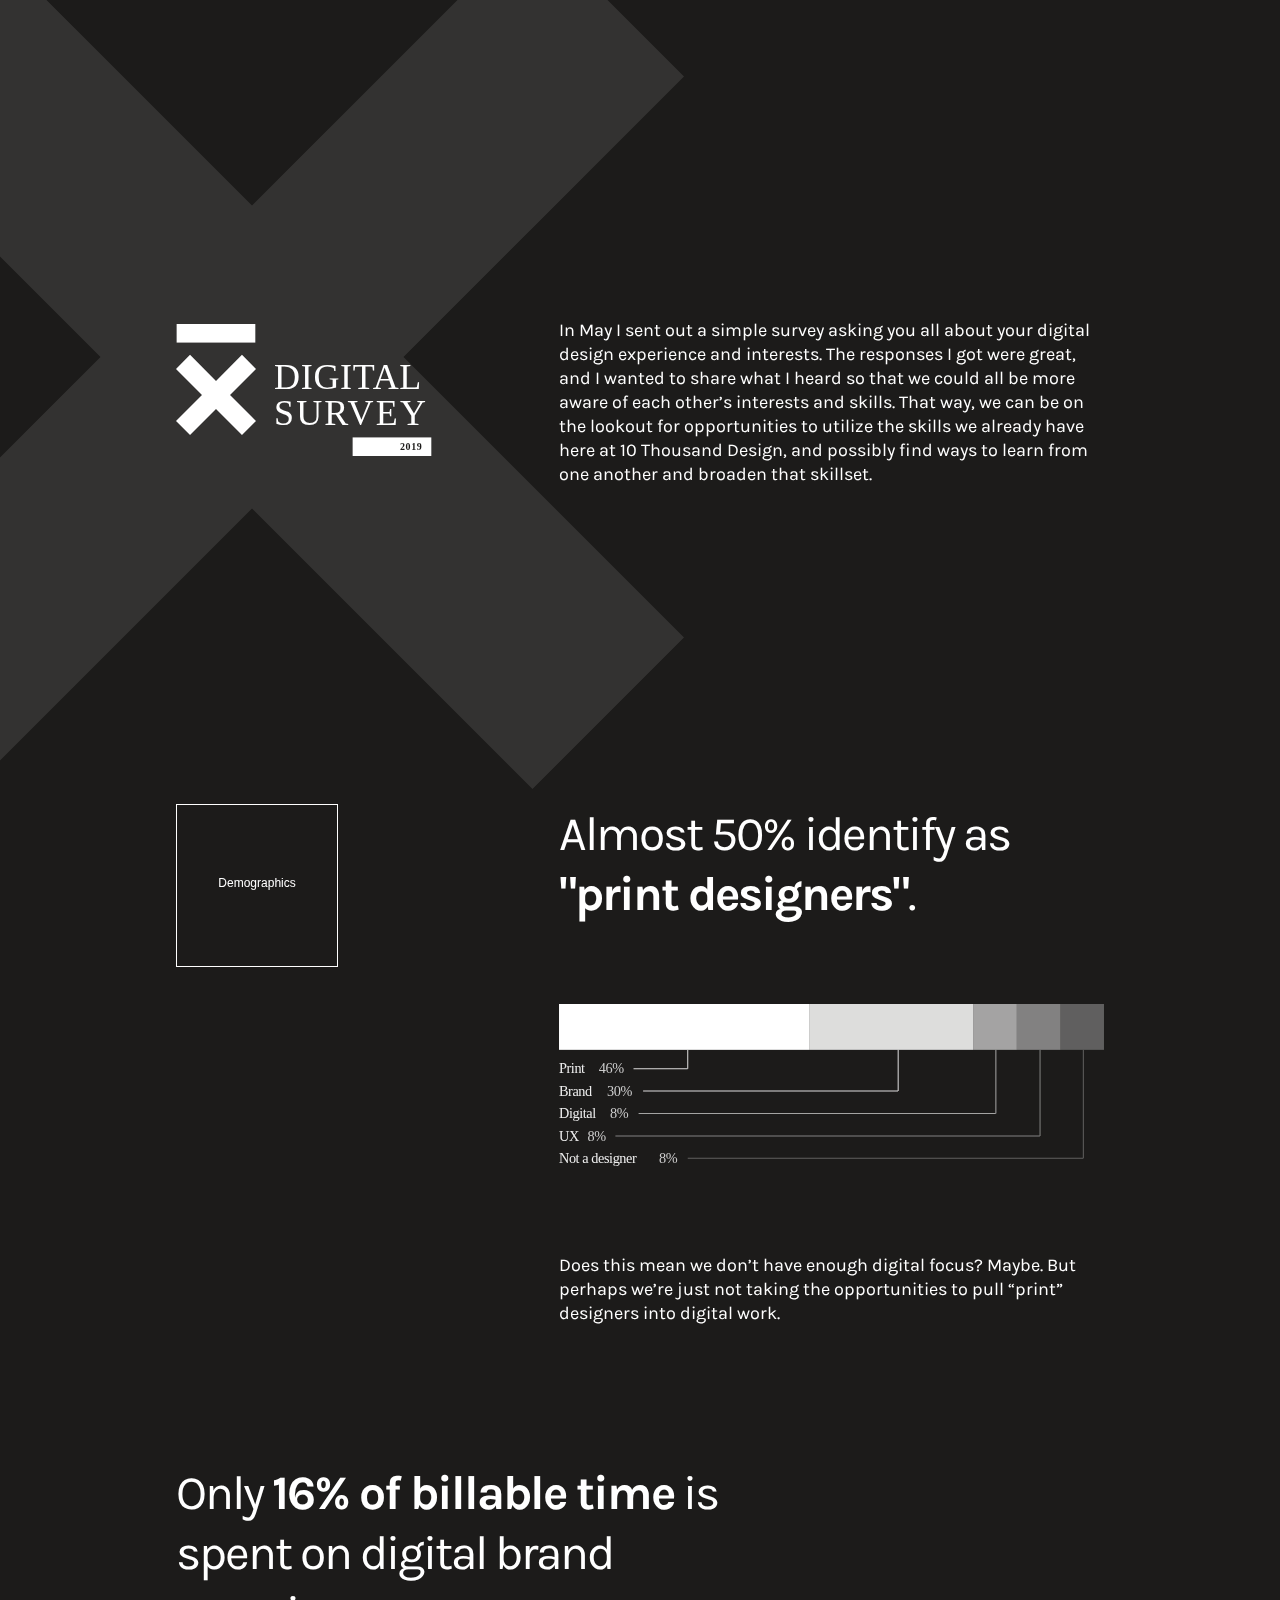
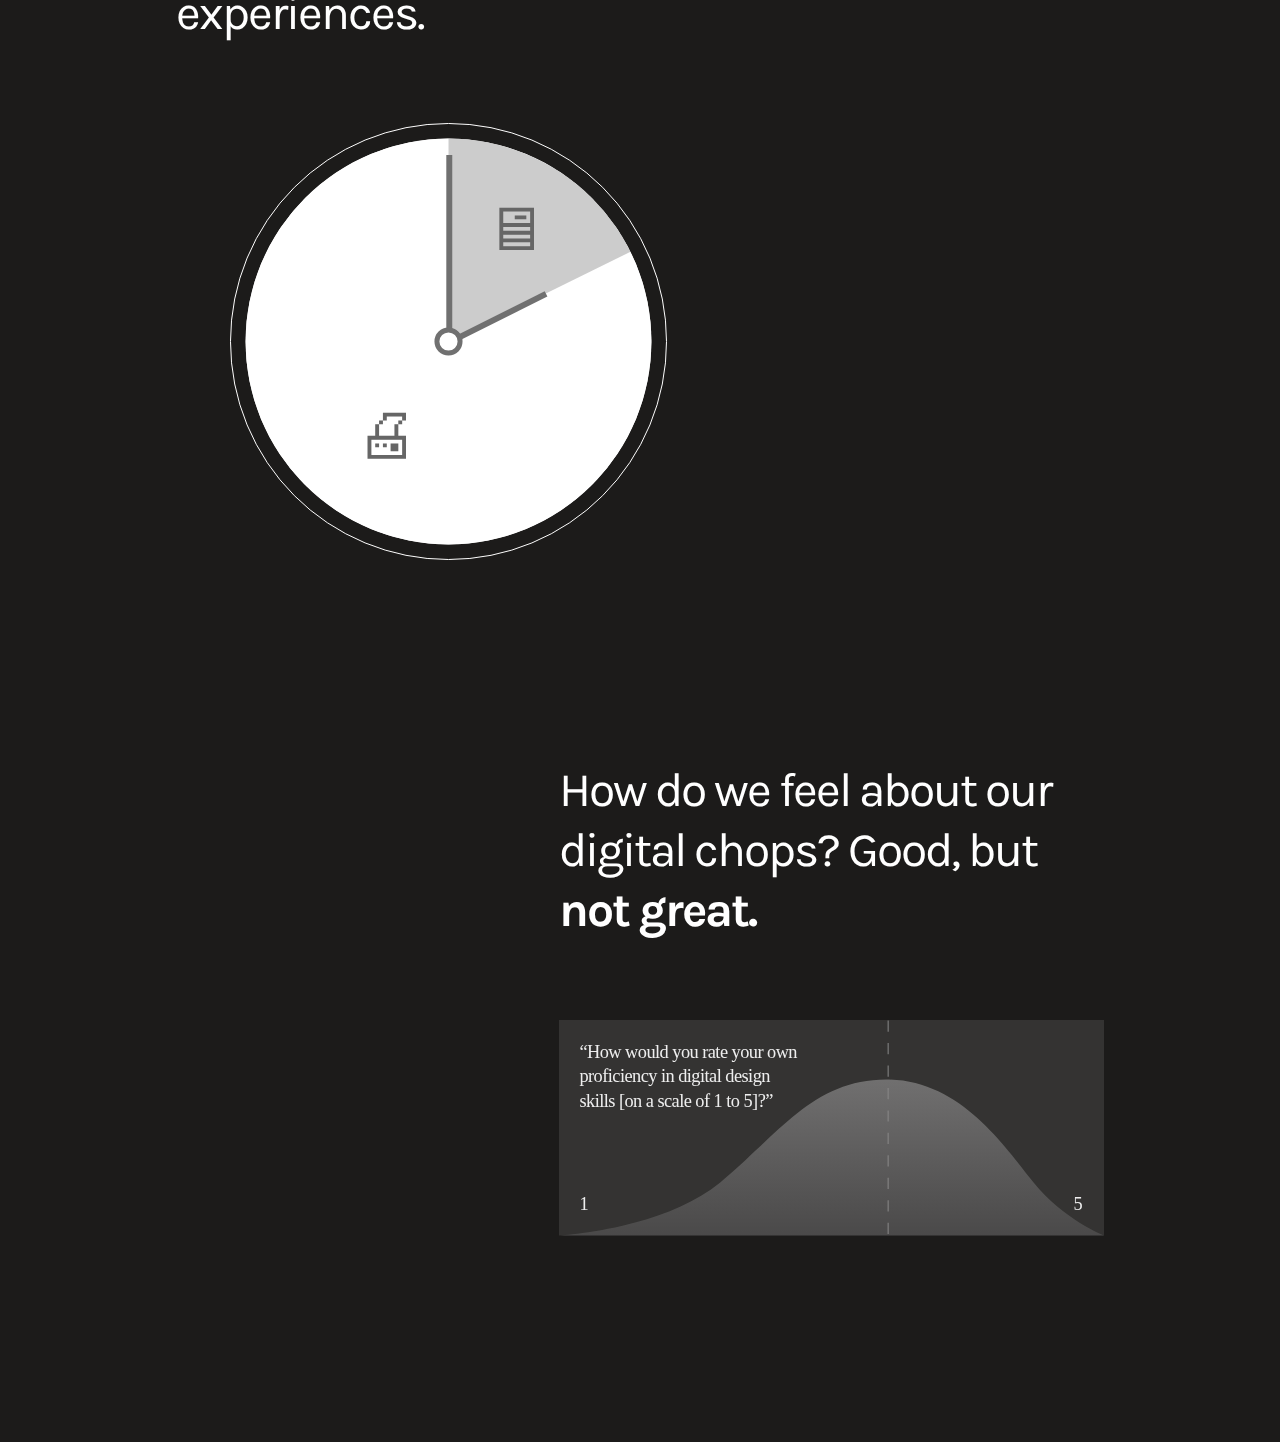
==== index.html @ ad69eb06 "startup" ====
<!DOCTYPE html>
<html lang="">

<head>
    <meta charset="utf-8">
    <meta name="https://github.com/samgordon444/balooCSS.githttps://github.com/samgordon444/balooCSS.gitviewport" content="width=device-width, initial-scale=1.0">
    <meta name="viewport" content="width=device-width, initial-scale=1.0">
    <link rel="stylesheet" href="scss/styles.css">
    <link rel="stylesheet" href="balooCSS/baloo.css">
    <link href="https://fonts.googleapis.com/css?family=Karla:400,700&display=swap" rel="stylesheet">
    <title>10 Thousand Design Digtial Survey 2019</title>
</head>

<body>
    <img class="background-x" src="assets/10Thousand_logo_small_mark_blk.svg">
    <div class="container">
        <div class="header row">
            <div class="three columns offset-one">
                <h1><img src="assets/intro-logo.svg" alt="10 Thousand Design Digital Survey 2019"></h1>
            </div>
            <div class="six columns offset-one">
                <p>In May I sent out a simple survey asking you all about your digital design experience and interests. The responses I got were great, and I wanted to share what I heard so that we could all be more aware of each other’s interests and skills. That way, we can be on the lookout for opportunities to utilize the skills we already have here at 10 Thousand Design, and possibly find ways to learn from one another and broaden that skillset.</p>
            </div>
        </div>
        <div class="row">
            <div class="section-head two columns offset-one">
                <h2>Demographics</h2>
            </div>
            <div class="six columns offset-two">
                <h3 class="stat">Almost 50% identify as <strong>"print designers"</strong>.</h3>
                <picture class="chart">
                    <source srcset="assets/demog-50-stackchart-mobile.svg"
                            media="(max-width: 800px)">
                    <source srcset="assets/demog-50-stackchart.svg"
                            media="(min-width: 801px)">
                    <img src="assets/demog-50-stackchart.svg">
                </picture>
                <p>Does this mean we don’t have enough digital focus? Maybe. But perhaps we’re just not taking the opportunities to pull “print” designers into digital work.</p>
            </div>
        </div>
        <div class="row">
            <div class="offset-one six columns">
                <h3 class="stat">Only <strong>16% of billable time</strong> is spent on digital brand experiences.</h3>
                <img class="chart" style="width:80%; margin-left:10%;" src="assets/billabletime.svg">
            </div>
        </div>
        <div class="row">
            <div class="offset-five six columns">
                <h3 class="stat">How do we feel about our digital chops? Good, but <strong>not great.</strong></h3>
                <picture class="chart">
                    <source srcset="assets/assets/proficiency-mobile.svg"
                            media="(max-width: 800px)">
                    <source srcset="assets/proficiency.svg"
                            media="(min-width: 801px)">
                    <img src="assets/proficiency.svg">
                </picture>
            </div>
        </div>
    </div>
</body>

</html>
---- scss/styles.css ----
/* line 1, /Users/gordon/OneDrive - Colle McVoy/0_CLIENTS/10TD/Digital Survey 2019/10tddigitalsurvey/scss/styles.scss */
body {
  background: #1C1B1A;
  color: white;
  font-family: 'Karla', sans-serif;
  font-size: 1.125rem;
  line-height: 1.5rem; }

/* line 8, /Users/gordon/OneDrive - Colle McVoy/0_CLIENTS/10TD/Digital Survey 2019/10tddigitalsurvey/scss/styles.scss */
.background-x {
  position: fixed;
  top: -75px;
  left: -180px;
  opacity: 0.1;
  z-index: -1000; }

/* line 15, /Users/gordon/OneDrive - Colle McVoy/0_CLIENTS/10TD/Digital Survey 2019/10tddigitalsurvey/scss/styles.scss */
.row {
  margin: 120px auto; }

/* line 18, /Users/gordon/OneDrive - Colle McVoy/0_CLIENTS/10TD/Digital Survey 2019/10tddigitalsurvey/scss/styles.scss */
.header {
  margin: 300px auto; }
  @media (max-width: 800px) {
    /* line 18, /Users/gordon/OneDrive - Colle McVoy/0_CLIENTS/10TD/Digital Survey 2019/10tddigitalsurvey/scss/styles.scss */
    .header {
      margin: 120px auto; } }

/* line 24, /Users/gordon/OneDrive - Colle McVoy/0_CLIENTS/10TD/Digital Survey 2019/10tddigitalsurvey/scss/styles.scss */
h1, h2, h3, h4, h5, h6 {
  font-family: 'Montserrat', sans-serif;
  font-weight: 500; }

/* line 28, /Users/gordon/OneDrive - Colle McVoy/0_CLIENTS/10TD/Digital Survey 2019/10tddigitalsurvey/scss/styles.scss */
h2 {
  font-size: 0.75rem; }

/* line 31, /Users/gordon/OneDrive - Colle McVoy/0_CLIENTS/10TD/Digital Survey 2019/10tddigitalsurvey/scss/styles.scss */
.section-head {
  position: relative;
  border: 1px solid white; }
  /* line 34, /Users/gordon/OneDrive - Colle McVoy/0_CLIENTS/10TD/Digital Survey 2019/10tddigitalsurvey/scss/styles.scss */
  .section-head:after {
    content: '';
    display: block;
    width: 80%;
    padding-bottom: 100%; }
  /* line 40, /Users/gordon/OneDrive - Colle McVoy/0_CLIENTS/10TD/Digital Survey 2019/10tddigitalsurvey/scss/styles.scss */
  .section-head h2 {
    position: absolute;
    width: 100%;
    text-align: center;
    top: 50%;
    transform: translateY(-100%); }
  @media (max-width: 800px) {
    /* line 31, /Users/gordon/OneDrive - Colle McVoy/0_CLIENTS/10TD/Digital Survey 2019/10tddigitalsurvey/scss/styles.scss */
    .section-head {
      max-width: 160px;
      margin-bottom: 80px; } }

/* line 52, /Users/gordon/OneDrive - Colle McVoy/0_CLIENTS/10TD/Digital Survey 2019/10tddigitalsurvey/scss/styles.scss */
.stat {
  margin: 0;
  font-family: 'Karla';
  font-weight: 400;
  font-size: 3rem;
  line-height: 3.75rem;
  letter-spacing: -2px; }

/* line 60, /Users/gordon/OneDrive - Colle McVoy/0_CLIENTS/10TD/Digital Survey 2019/10tddigitalsurvey/scss/styles.scss */
.chart {
  display: block;
  width: 100%;
  margin: 80px auto; }
  /* line 64, /Users/gordon/OneDrive - Colle McVoy/0_CLIENTS/10TD/Digital Survey 2019/10tddigitalsurvey/scss/styles.scss */
  .chart img {
    width: 100%; }

/*# sourceMappingURL=styles.css.map */
---- balooCSS/baloo.css ----
/* Baloo CSS */
/* A simple bare necessities responsive CSS grid setup: 1200px grid width = (2 x 15px outside gutters) + (11 x 30px inside gutters) + (12 x 70px columns) */
/* normalize.css v3.0.3 | MIT License | github.com/necolas/normalize.css */img,legend{border:0}legend,td,th{padding:0}html{font-family:sans-serif;-ms-text-size-adjust:100%;-webkit-text-size-adjust:100%}body{margin:0}article,aside,details,figcaption,figure,footer,header,hgroup,main,menu,nav,section,summary{display:block}audio,canvas,progress,video{display:inline-block;vertical-align:baseline}audio:not([controls]){display:none;height:0}[hidden],template{display:none}a{background-color:transparent}a:active,a:hover{outline:0}abbr[title]{border-bottom:1px dotted}b,optgroup,strong{font-weight:700}dfn{font-style:italic}h1{font-size:2em;margin:.67em 0}mark{background:#ff0;color:#000}small{font-size:80%}sub,sup{font-size:75%;line-height:0;position:relative;vertical-align:baseline}sup{top:-.5em}sub{bottom:-.25em}svg:not(:root){overflow:hidden}figure{margin:1em 40px}hr{box-sizing:content-box;height:0}pre,textarea{overflow:auto}code,kbd,pre,samp{font-family:monospace,monospace;font-size:1em}button,input,optgroup,select,textarea{color:inherit;font:inherit;margin:0}button{overflow:visible}button,select{text-transform:none}button,html input[type=button],input[type=reset],input[type=submit]{-webkit-appearance:button;cursor:pointer}button[disabled],html input[disabled]{cursor:default}button::-moz-focus-inner,input::-moz-focus-inner{border:0;padding:0}input{line-height:normal}input[type=checkbox],input[type=radio]{box-sizing:border-box;padding:0}input[type=number]::-webkit-inner-spin-button,input[type=number]::-webkit-outer-spin-button{height:auto}input[type=search]{-webkit-appearance:textfield;box-sizing:content-box}input[type=search]::-webkit-search-cancel-button,input[type=search]::-webkit-search-decoration{-webkit-appearance:none}fieldset{border:1px solid silver;margin:0 2px;padding:.35em .625em .75em}table{border-collapse:collapse;border-spacing:0}
/* baloo.css v1.3 | MIT License | github.com/samgordon444/balooCSS */
/* UPDATES: changed grid columns to match my new Sketch layout */
.column,.columns,.container{
	width:100%;
	box-sizing:border-box;
	margin-left:0;
}
.container{
	position:relative;
	/* Change this to the value of your total container width - note that this number takes into account the 10px outter gutters */
	/* For content to be 1170px width at 12 columns, set this number to (1170px + 2x padding) of this container */
	max-width:1200px;
	margin:0 auto;
	padding:0 15px; /* change outter gutter padding */
}
.column,.columns{
	float:left
}
@media (min-width:400px){
    .container{
        padding:0 40px; /* change outter gutter padding */
    }
}
@media (min-width:800px){
	/* inner gutter */
	.column,.columns{margin-left:2.564%}
	.column:first-child,.columns:first-child{margin-left:0}
	/* column measurements */
	.one.column,.one.columns{width:5.982%}
	.two.columns{width:14.528%}
	.three.columns{width:23.074%}
	.four.columns{width:31.62%}
	.five.columns{width:40.166%}
	.six.columns{width:48.712%}
	.seven.columns{width:57.258%}
	.eight.columns{width:65.804%}
	.nine.columns{width:74.35%}
	.ten.columns{width:82.896%}
	.eleven.columns{width:91.442%}
	.twelve.columns{width:100%;margin-left:0}
	.one-third.column,.one-third.columns, .one-thirds.columns{width:31.624%}
	.two-thirds.column, .two-thirds.columns, .two-third.columns{width:65.812%}
	.one-half.column, .one-half.columns{width:48.717%}
	/* column offsets */
	.offset-one.column,.offset-one.columns{margin-left:8.546%}
	.offset-two.column,.offset-two.columns{margin-left:17.092%}
	.offset-three.column,.offset-three.columns{margin-left:25.638%}
	.offset-four.column,.offset-four.columns{margin-left:34.184%}
	.offset-five.column,.offset-five.columns{margin-left:42.73%}
	.offset-six.column,.offset-six.columns{margin-left:51.276%}
	.offset-seven.column,.offset-seven.columns{margin-left:59.822%}
	.offset-eight.column,.offset-eight.columns{margin-left:68.368%}
	.offset-nine.column,.offset-nine.columns{margin-left:76.914%}
	.offset-ten.column,.offset-ten.columns{margin-left:85.46%}
	.offset-eleven.column,.offset-eleven.columns{margin-left:94.006%}
	.offset-one-third.column,.offset-one-third.columns{margin-left:34.188%}
	.offset-two-thirds.column,.offset-two-thirds.columns{margin-left:68.376%}
	.offset-one-half.column,.offset-one-half.columns{margin-left:51.281%}
	/* fix for rows with multiple offsets */
	.offset-one:not(:first-child){margin-left:11.11%}
	.offset-two:not(:first-child){margin-left:19.656%}
	.offset-three:not(:first-child){margin-left:28.202%}
	.offset-four:not(:first-child){margin-left:36.748%}
	.offset-five:not(:first-child){margin-left:45.294%}
	.offset-six:not(:first-child){margin-left:53.84%}
	.offset-seven:not(:first-child){margin-left:62.386%}
	.offset-eight:not(:first-child){margin-left:70.932%}
	.offset-nine:not(:first-child){margin-left:79.478%}
	.offset-ten:not(:first-child){margin-left:88.024%}
	/* .offset-eleven:not(:first-child){ NOT VALID - A SECOND CONTENT COLUMN WITH ELEVEN OFFSET WOULD BREAK THE GRID} */
	.offset-one-third:not(:first-child){margin-left:36.752%}
	.offset-two-thirds:not(:first-child){margin-left:70.94%}
	.offset-one-half:not(:first-child){margin-left:53.845%}
}
/* clearing after row */
.container:after,.row:after,.u-cf {content: "";display: table;clear: both; }
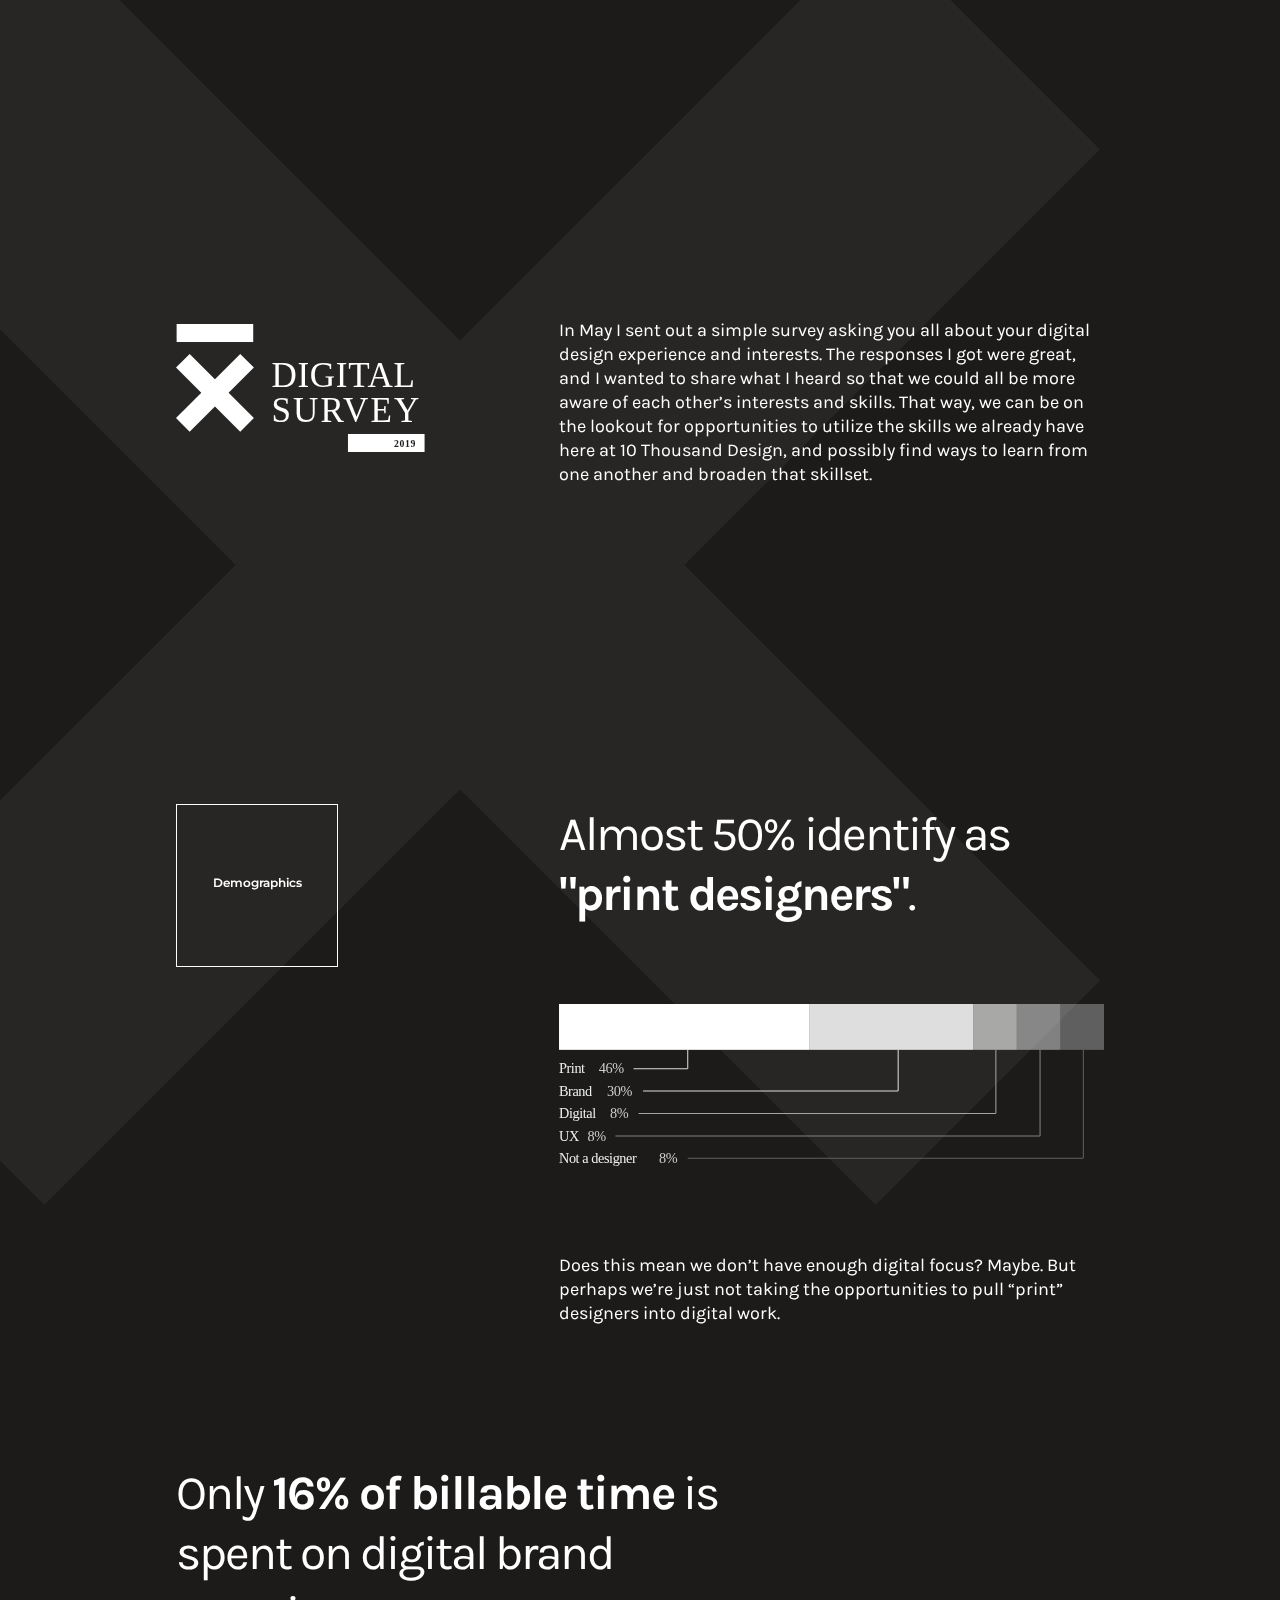
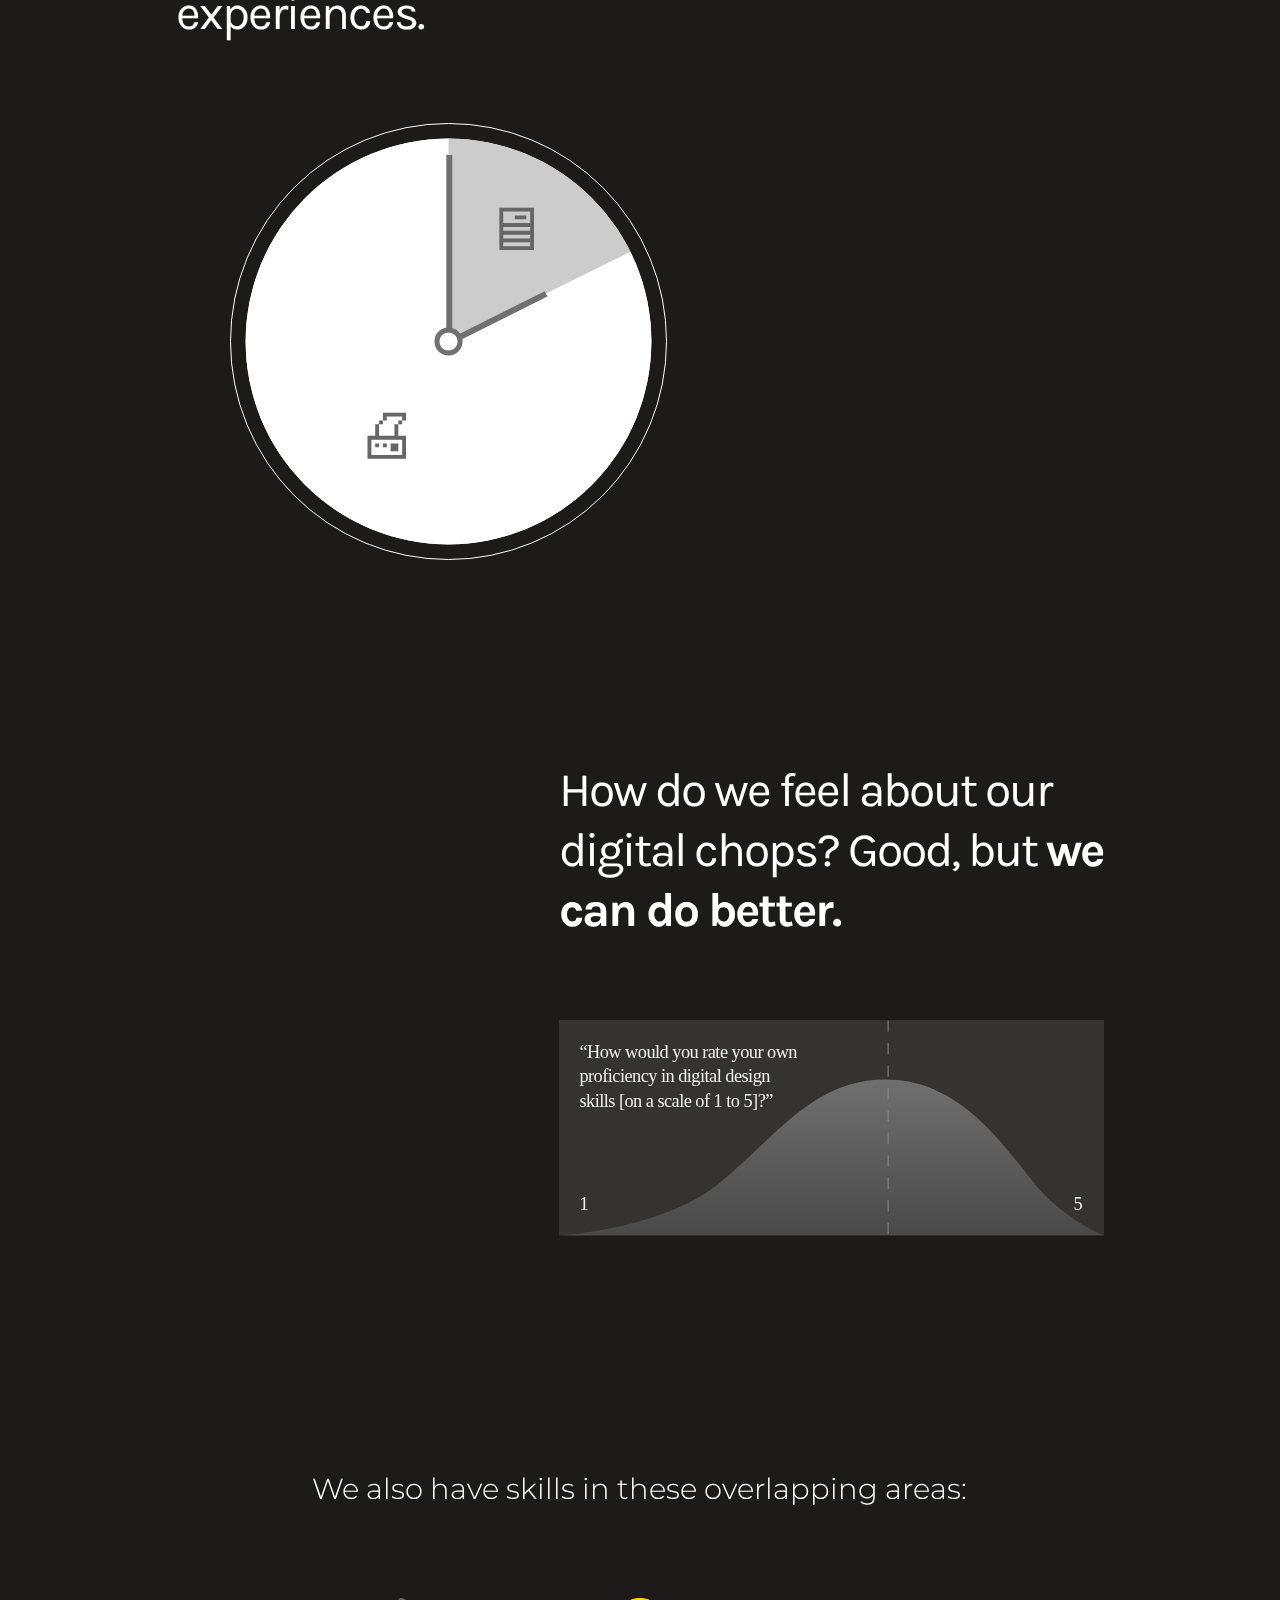
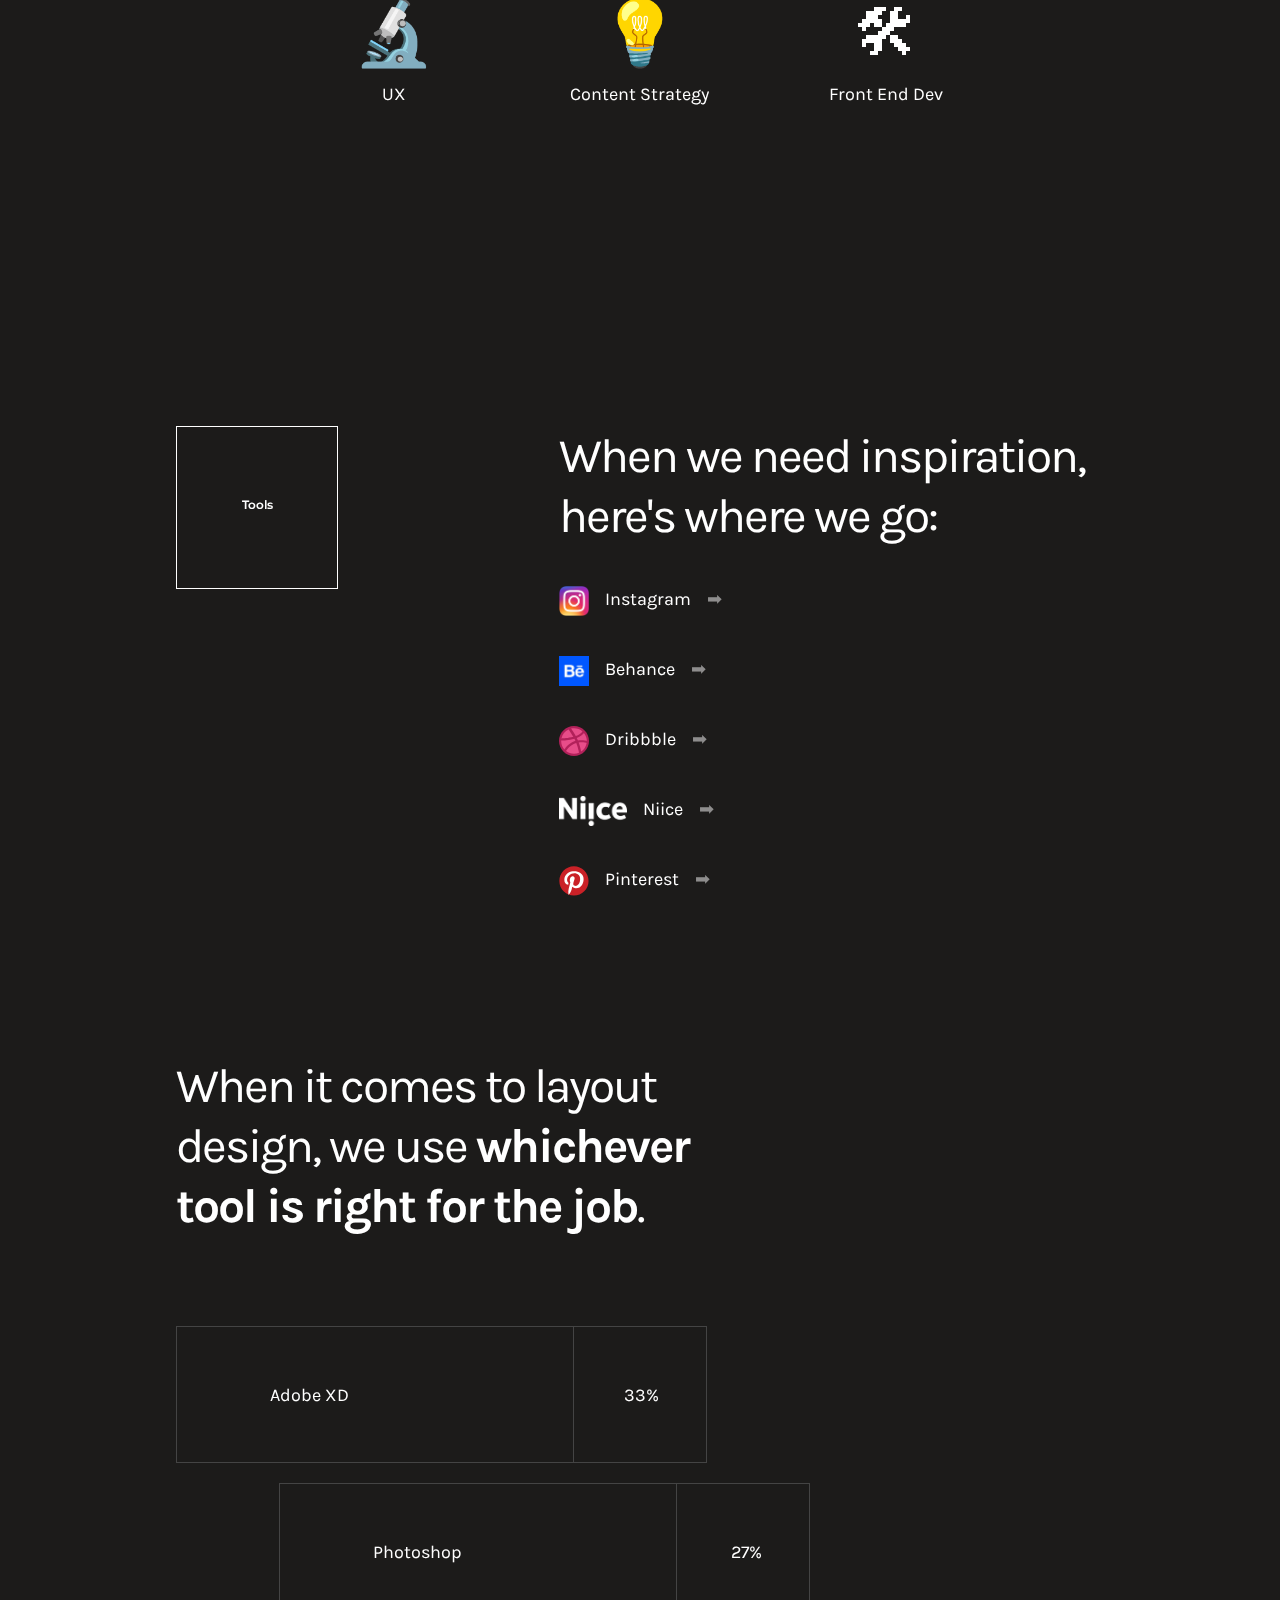
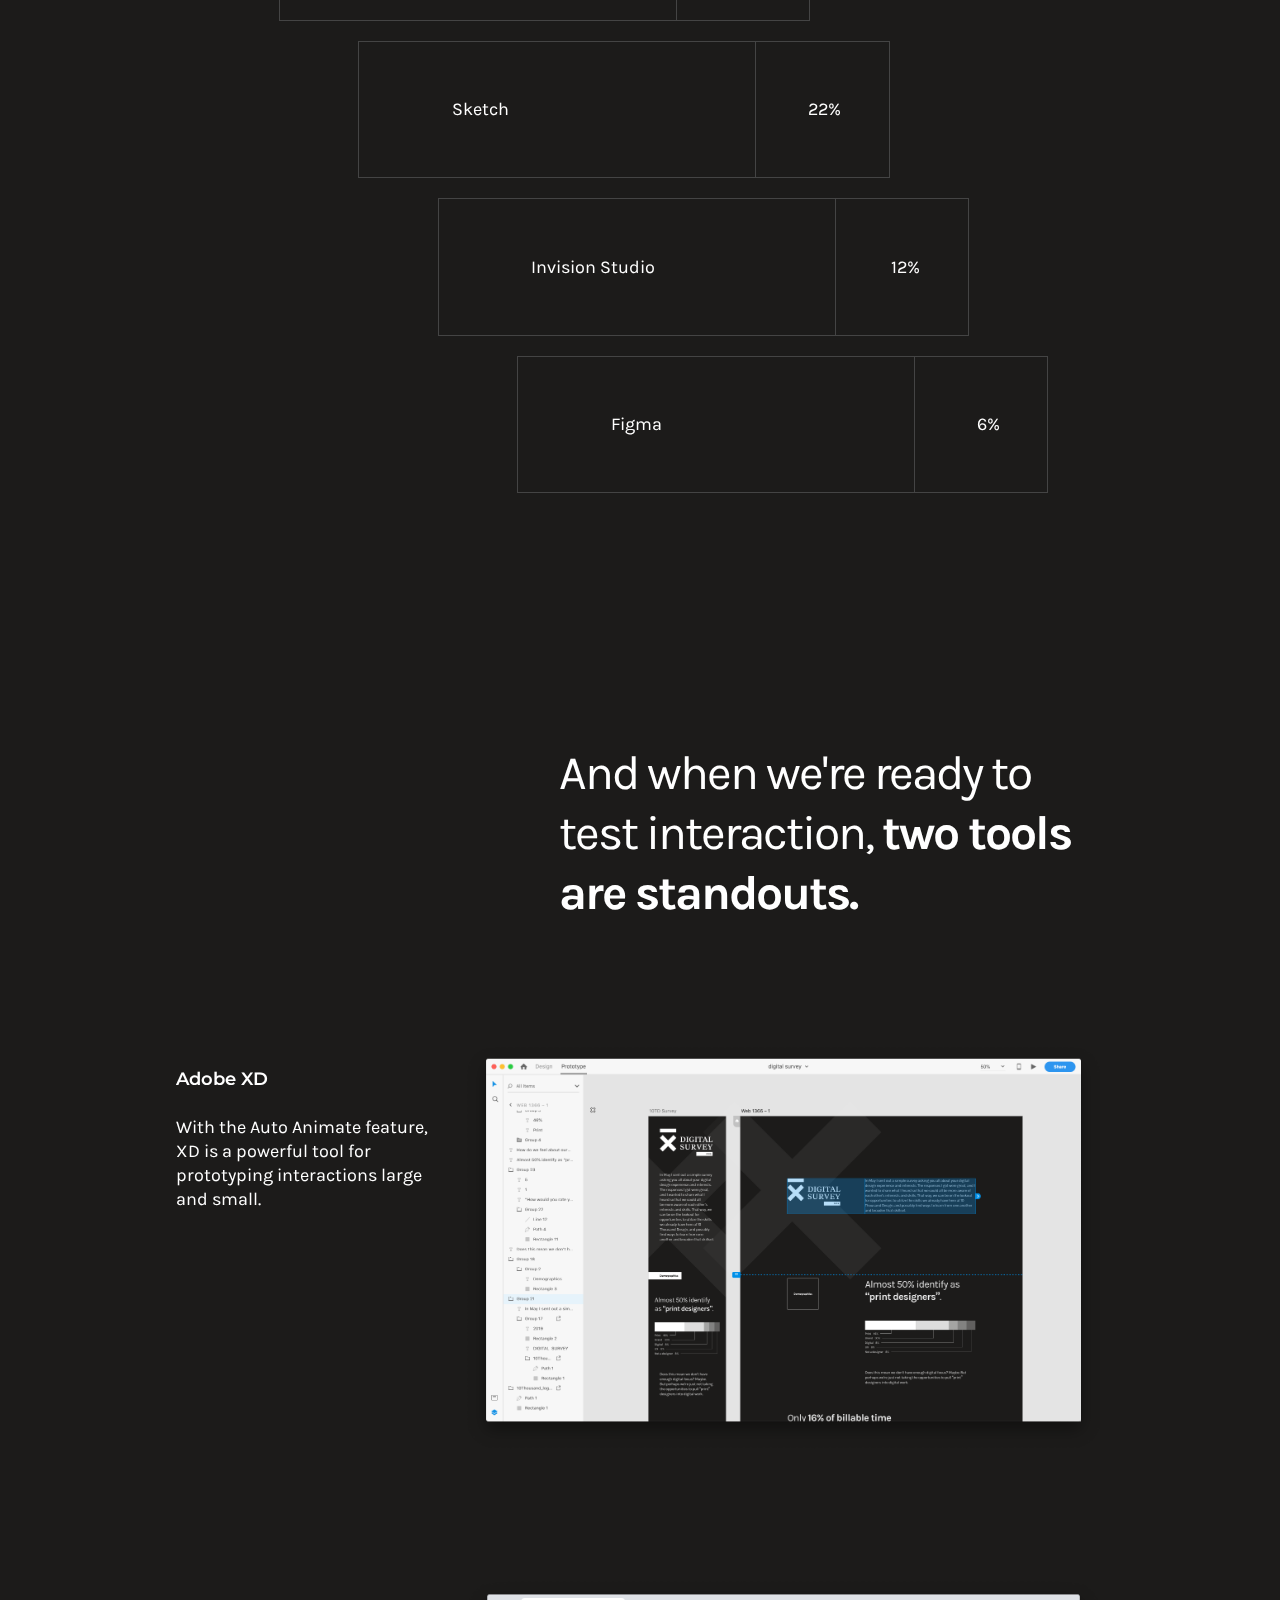
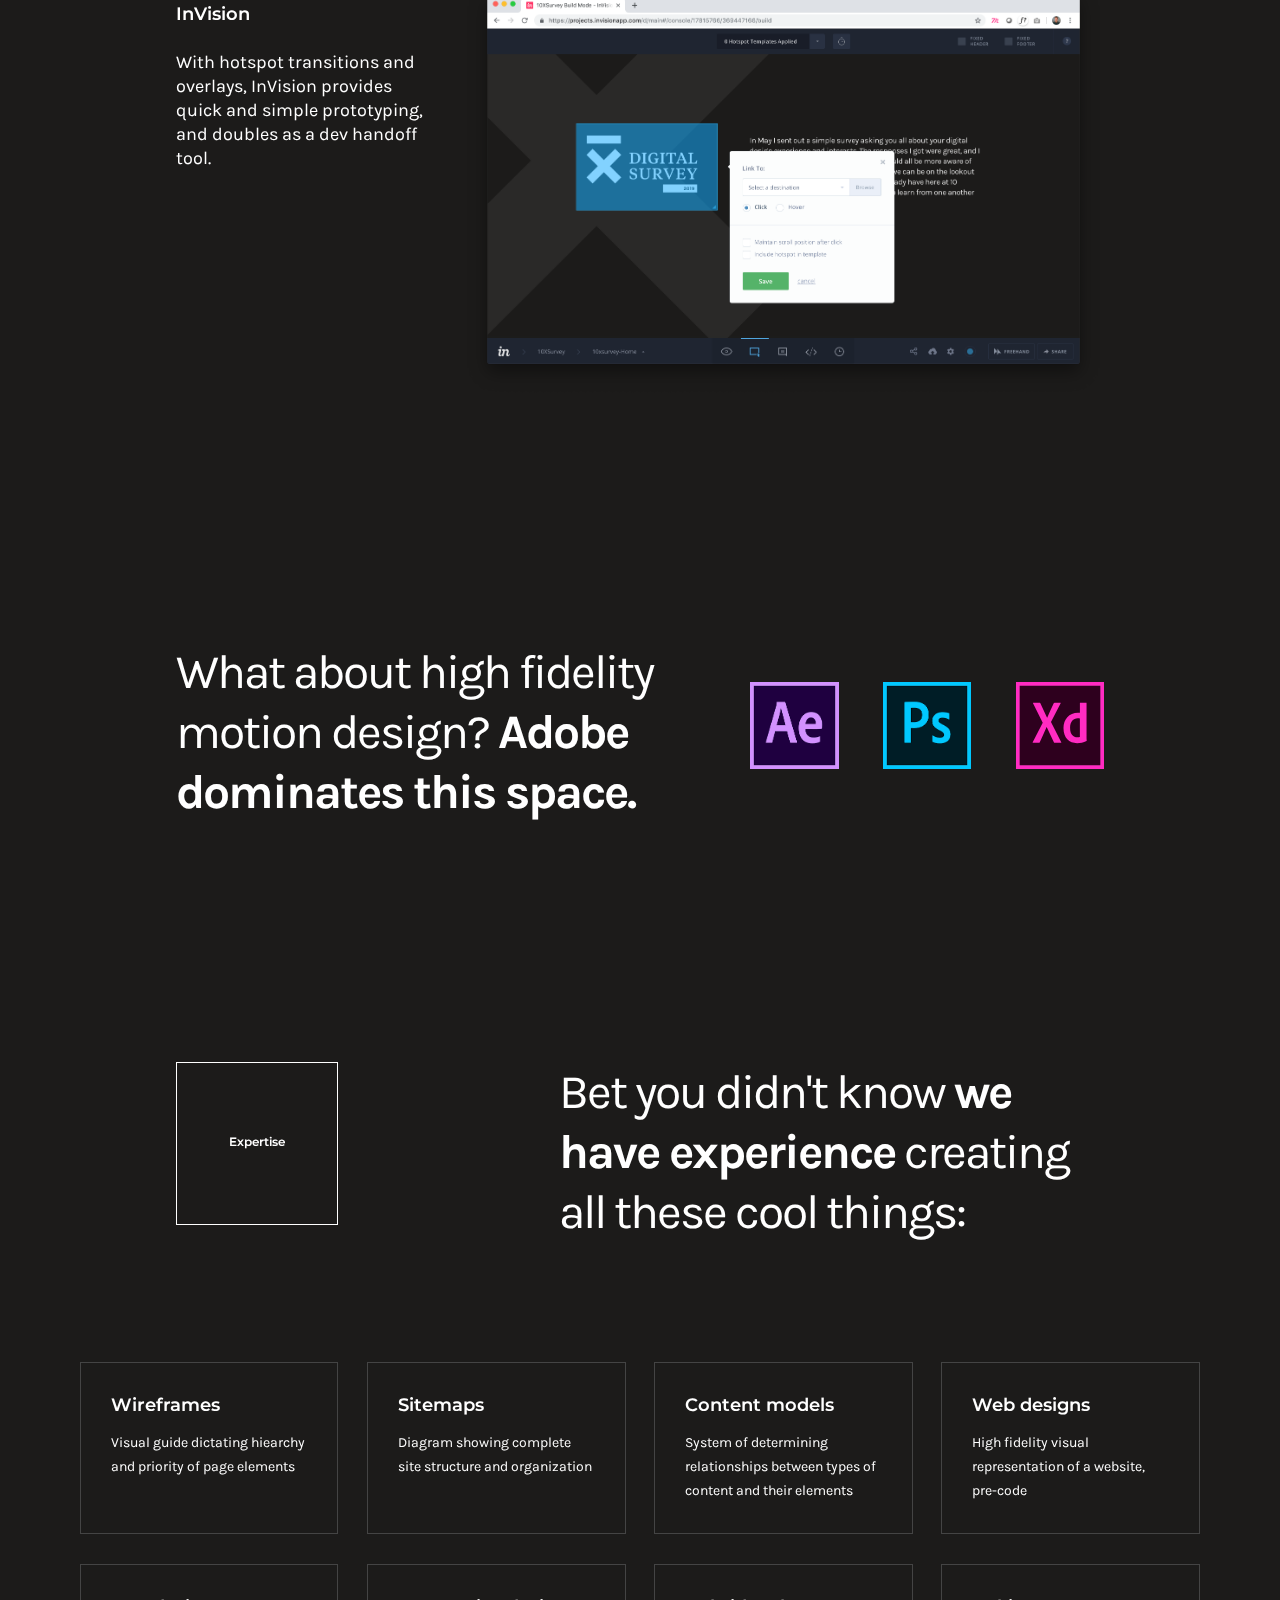
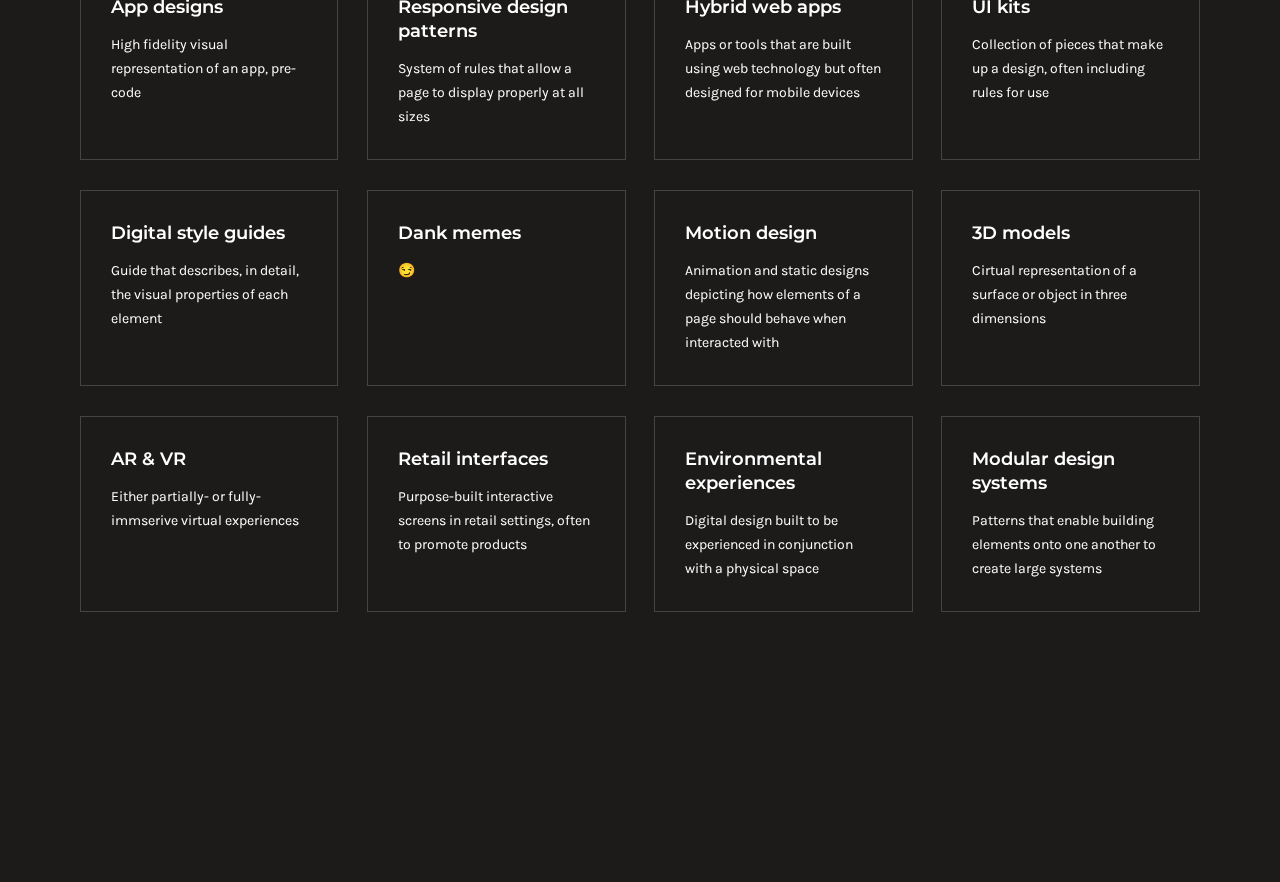
==== commit c15f1e90: "new sections" ====
--- a/index.html
+++ b/index.html
@@ -8,6 +8,7 @@
     <link rel="stylesheet" href="scss/styles.css">
     <link rel="stylesheet" href="balooCSS/baloo.css">
     <link href="https://fonts.googleapis.com/css?family=Karla:400,700&display=swap" rel="stylesheet">
+    <link href="https://fonts.googleapis.com/css?family=Montserrat:300,400,600&display=swap" rel="stylesheet">
     <title>10 Thousand Design Digtial Survey 2019</title>
 </head>
 
@@ -22,41 +23,198 @@
                 <p>In May I sent out a simple survey asking you all about your digital design experience and interests. The responses I got were great, and I wanted to share what I heard so that we could all be more aware of each other’s interests and skills. That way, we can be on the lookout for opportunities to utilize the skills we already have here at 10 Thousand Design, and possibly find ways to learn from one another and broaden that skillset.</p>
             </div>
         </div>
-        <div class="row">
-            <div class="section-head two columns offset-one">
-                <h2>Demographics</h2>
-            </div>
-            <div class="six columns offset-two">
-                <h3 class="stat">Almost 50% identify as <strong>"print designers"</strong>.</h3>
-                <picture class="chart">
-                    <source srcset="assets/demog-50-stackchart-mobile.svg"
-                            media="(max-width: 800px)">
-                    <source srcset="assets/demog-50-stackchart.svg"
-                            media="(min-width: 801px)">
-                    <img src="assets/demog-50-stackchart.svg">
-                </picture>
-                <p>Does this mean we don’t have enough digital focus? Maybe. But perhaps we’re just not taking the opportunities to pull “print” designers into digital work.</p>
-            </div>
-        </div>
-        <div class="row">
-            <div class="offset-one six columns">
-                <h3 class="stat">Only <strong>16% of billable time</strong> is spent on digital brand experiences.</h3>
-                <img class="chart" style="width:80%; margin-left:10%;" src="assets/billabletime.svg">
-            </div>
-        </div>
-        <div class="row">
-            <div class="offset-five six columns">
-                <h3 class="stat">How do we feel about our digital chops? Good, but <strong>not great.</strong></h3>
-                <picture class="chart">
-                    <source srcset="assets/assets/proficiency-mobile.svg"
-                            media="(max-width: 800px)">
-                    <source srcset="assets/proficiency.svg"
-                            media="(min-width: 801px)">
-                    <img src="assets/proficiency.svg">
-                </picture>
-            </div>
-        </div>
+        <section>
+            <div class="row">
+                <div class="section-head two columns offset-one">
+                    <h2>Demographics</h2>
+                </div>
+                <div class="six columns offset-two">
+                    <h3 class="stat">Almost 50% identify as <strong>"print designers"</strong>.</h3>
+                    <picture class="chart">
+                        <source srcset="assets/demog-50-stackchart-mobile.svg" media="(max-width: 800px)">
+                        <source srcset="assets/demog-50-stackchart.svg" media="(min-width: 801px)">
+                        <img src="assets/demog-50-stackchart.svg">
+                    </picture>
+                    <p>Does this mean we don’t have enough digital focus? Maybe. But perhaps we’re just not taking the opportunities to pull “print” designers into digital work.</p>
+                </div>
+            </div>
+            <div class="row">
+                <div class="offset-one six columns">
+                    <h3 class="stat">Only <strong>16% of billable time</strong> is spent on digital brand experiences.</h3>
+                    <img class="chart" style="width:80%; margin-left:10%;" src="assets/billabletime.svg">
+                </div>
+            </div>
+            <div class="row">
+                <div class="offset-five six columns">
+                    <h3 class="stat">How do we feel about our digital chops? Good, but <strong>we can do better.</strong></h3>
+                    <picture class="chart">
+                        <source srcset="assets/proficiency-mobile.svg" media="(max-width: 800px)">
+                        <source srcset="assets/proficiency.svg" media="(min-width: 801px)">
+                        <img src="assets/proficiency.svg">
+                    </picture>
+                </div>
+            </div>
+            <div class="row">
+                <div class="offset-two eight columns center">
+                    <h3>We also have skills in these overlapping areas:</h3>
+                    <ul class="skillset">
+                        <li><span class="skillicon">🔬</span>UX</li>
+                        <li><span class="skillicon">💡</span>Content Strategy</li>
+                        <li><span class="skillicon">🛠</span>Front End Dev</li>
+                    </ul>
+                </div>
+            </div>
+        </section>
+
+        <section>
+            <div class="row">
+                <div class="section-head two columns offset-one">
+                    <h2>Tools</h2>
+                </div>
+                <div class="six columns offset-two">
+                    <h3 class="stat">When we need inspiration, here's where we go:</h3>
+                    <ul class="linklist">
+                        <li><a target="_blank" href="https://www.instagram.com/design/"><img src="assets/logos/instagram.png">Instagram<span>➡</span></a>
+                        </li>
+                        <li><a target="_blank" href="https://www.behance.net"><img src="assets/logos/behance.jpg">Behance<span>➡</span></a></li>
+                        <li><a target="_blank" href="https://www.dribbble.com"><img src="assets/logos/dribbble.svg">Dribbble<span>➡</span></a></li>
+                        <li><a target="_blank" href="https://www.niice.co"><img src="assets/logos/niice.png">Niice<span>➡</span></a></li>
+                        <li><a target="_blank" href="https://www.pinterest.com"><img src="assets/logos/pinterest.svg">Pinterest<span>➡</span></a></li>
+                    </ul>
+                </div>
+            </div>
+            <div class="row">
+                <div class="offset-one six columns">
+                    <h3 class="stat">When it comes to layout design, we use <strong>whichever tool is right for the job</strong>.</h3>
+                </div>
+                <div class="row">
+                    <div class="offset-one ten columns">
+                        <div class="layoutgrid">
+                            <div class="layoutgrid-row seven columns">Adobe XD <span>33%</span></div>
+                            <div class="layoutgrid-row seven columns offset-one">Photoshop<span>27%</span></div>
+                            <div class="layoutgrid-row seven columns offset-two">Sketch <span>22%</span></div>
+                            <div class="layoutgrid-row seven columns offset-three">Invision Studio<span>12%</span></div>
+                            <div class="layoutgrid-row seven columns offset-four">Figma<span>6%</span></div>
+                        </div>
+                    </div>
+                </div>
+            </div>
+            <div class="row">
+                <div class="offset-five six columns">
+                    <h3 class="stat">And when we're ready to test interaction, <strong>two tools are standouts.</strong></h3>
+                </div>
+            </div>
+            <div class="row">
+                <div class="three columns offset-one">
+                    <h4>Adobe XD</h4>
+                    <p>With the Auto Animate feature, XD is a powerful tool for prototyping interactions large and small. </p>
+                </div>
+                <div class="seven columns">
+                    <img src="assets/adobexd.png">
+                </div>
+            </div>
+            <div class="row">
+                <div class="three columns offset-one">
+                    <h4>InVision</h4>
+                    <p>With hotspot transitions and overlays, InVision provides quick and simple prototyping, and doubles as a dev handoff tool.</p>
+                </div>
+                <div class="seven columns">
+                    <img src="assets/invision.png">
+                </div>
+            </div>
+        </section>
+
+        <section>
+            <div class="row">
+                <div class="offset-one six columns">
+                    <h3 class="stat">What about high fidelity motion design? <strong>Adobe dominates this space.</strong></h3>
+                </div>
+                <div class="four columns">
+                    <ul class="adobelogos">
+                        <li><img src="assets/download-1.png" alt="Adobe After Effects Icon"></li>
+                        <li><img src="assets/download.png" alt="Adobe Photoshop Icon"></li>
+                        <li><img src="assets/adobe-xd.svg" alt="Adobe XD Icon"></li>
+                    </ul>
+                </div>
+            </div>
+        </section>
+
+        <section>
+            <div class="row">
+                <div class="section-head two columns offset-one">
+                    <h2>Expertise</h2>
+                </div>
+                <div class="six columns offset-two">
+                    <h3 class="stat">Bet you didn't know <strong>we have experience</strong> creating all these cool things:</h3>
+                </div>
+            </div>
+            <div class="row cards">
+                <div class="three columns card">
+                    <h4>Wireframes</h4>
+                    <p>Visual guide dictating hiearchy and priority of page elements</p>
+                </div>
+                <div class="three columns card">
+                    <h4>Sitemaps</h4>
+                    <p>Diagram showing complete site structure and organization</p>
+                </div>
+                <div class="three columns card">
+                    <h4>Content models</h4>
+                    <p>System of determining relationships between types of content and their elements</p>
+                </div>
+                <div class="three columns card">
+                    <h4>Web designs</h4>
+                    <p>High fidelity visual representation of a website, pre-code</p>
+                </div>
+                <div class="three columns card force-first">
+                    <h4>App designs</h4>
+                    <p>High fidelity visual representation of an app, pre-code</p>
+                </div>
+                <div class="three columns card">
+                    <h4>Responsive design patterns</h4>
+                    <p>System of rules that allow a page to display properly at all sizes</p>
+                </div>
+                <div class="three columns card">
+                    <h4>Hybrid web apps</h4>
+                    <p>Apps or tools that are built using web technology but often designed for mobile devices</p>
+                </div>
+                <div class="three columns card">
+                    <h4>UI kits</h4>
+                    <p>Collection of pieces that make up a design, often including rules for use</p>
+                </div>
+                <div class="three columns card force-first">
+                    <h4>Digital style guides</h4>
+                    <p>Guide that describes, in detail, the visual properties of each element</p>
+                </div>
+                <div class="three columns card">
+                    <h4>Dank memes</h4>
+                    <p>😏</p>
+                </div>
+                <div class="three columns card">
+                    <h4>Motion design</h4>
+                    <p>Animation and static designs depicting how elements of a page should behave when interacted with</p>
+                </div>
+                <div class="three columns card">
+                    <h4>3D models</h4>
+                    <p>Cirtual representation of a surface or object in three dimensions</p>
+                </div>
+                <div class="three columns card force-first">
+                    <h4>AR &amp; VR</h4>
+                    <p>Either partially- or fully-immserive virtual experiences</p>
+                </div>
+                <div class="three columns card">
+                    <h4>Retail interfaces</h4>
+                    <p>Purpose-built interactive screens in retail settings, often to promote products</p>
+                </div>
+                <div class="three columns card">
+                    <h4>Environmental experiences</h4>
+                    <p>Digital design built to be experienced in conjunction with a physical space</p>
+                </div>
+                <div class="three columns card">
+                    <h4>Modular design systems</h4>
+                    <p>Patterns that enable building elements onto one another to create large systems</p>
+                </div>
+            </div>
+        </section>
+
     </div>
-</body>
-
-</html>
+</body></html>
--- a/scss/styles.css
+++ b/scss/styles.css
@@ -4,48 +4,102 @@
   color: white;
   font-family: 'Karla', sans-serif;
   font-size: 1.125rem;
-  line-height: 1.5rem; }
-
-/* line 8, /Users/gordon/OneDrive - Colle McVoy/0_CLIENTS/10TD/Digital Survey 2019/10tddigitalsurvey/scss/styles.scss */
+  line-height: 1.5rem;
+  cursor: url("../assets/xcursor.png"), auto; }
+
+/* line 10, /Users/gordon/OneDrive - Colle McVoy/0_CLIENTS/10TD/Digital Survey 2019/10tddigitalsurvey/scss/styles.scss */
 .background-x {
   position: fixed;
   top: -75px;
   left: -180px;
-  opacity: 0.1;
+  opacity: 0.05;
   z-index: -1000; }
 
-/* line 15, /Users/gordon/OneDrive - Colle McVoy/0_CLIENTS/10TD/Digital Survey 2019/10tddigitalsurvey/scss/styles.scss */
+/* line 18, /Users/gordon/OneDrive - Colle McVoy/0_CLIENTS/10TD/Digital Survey 2019/10tddigitalsurvey/scss/styles.scss */
+img {
+  width: 100%; }
+
+/* line 22, /Users/gordon/OneDrive - Colle McVoy/0_CLIENTS/10TD/Digital Survey 2019/10tddigitalsurvey/scss/styles.scss */
 .row {
   margin: 120px auto; }
 
-/* line 18, /Users/gordon/OneDrive - Colle McVoy/0_CLIENTS/10TD/Digital Survey 2019/10tddigitalsurvey/scss/styles.scss */
+/* line 26, /Users/gordon/OneDrive - Colle McVoy/0_CLIENTS/10TD/Digital Survey 2019/10tddigitalsurvey/scss/styles.scss */
+section {
+  margin: 240px auto; }
+
+/* line 30, /Users/gordon/OneDrive - Colle McVoy/0_CLIENTS/10TD/Digital Survey 2019/10tddigitalsurvey/scss/styles.scss */
+.center {
+  text-align: center; }
+
+/* line 34, /Users/gordon/OneDrive - Colle McVoy/0_CLIENTS/10TD/Digital Survey 2019/10tddigitalsurvey/scss/styles.scss */
 .header {
   margin: 300px auto; }
   @media (max-width: 800px) {
-    /* line 18, /Users/gordon/OneDrive - Colle McVoy/0_CLIENTS/10TD/Digital Survey 2019/10tddigitalsurvey/scss/styles.scss */
+    /* line 34, /Users/gordon/OneDrive - Colle McVoy/0_CLIENTS/10TD/Digital Survey 2019/10tddigitalsurvey/scss/styles.scss */
     .header {
       margin: 120px auto; } }
 
-/* line 24, /Users/gordon/OneDrive - Colle McVoy/0_CLIENTS/10TD/Digital Survey 2019/10tddigitalsurvey/scss/styles.scss */
-h1, h2, h3, h4, h5, h6 {
+/* line 42, /Users/gordon/OneDrive - Colle McVoy/0_CLIENTS/10TD/Digital Survey 2019/10tddigitalsurvey/scss/styles.scss */
+h1,
+h2,
+h3,
+h4,
+h5,
+h6 {
   font-family: 'Montserrat', sans-serif;
-  font-weight: 500; }
-
-/* line 28, /Users/gordon/OneDrive - Colle McVoy/0_CLIENTS/10TD/Digital Survey 2019/10tddigitalsurvey/scss/styles.scss */
+  font-weight: 600; }
+
+/* line 52, /Users/gordon/OneDrive - Colle McVoy/0_CLIENTS/10TD/Digital Survey 2019/10tddigitalsurvey/scss/styles.scss */
 h2 {
   font-size: 0.75rem; }
 
-/* line 31, /Users/gordon/OneDrive - Colle McVoy/0_CLIENTS/10TD/Digital Survey 2019/10tddigitalsurvey/scss/styles.scss */
+/* line 56, /Users/gordon/OneDrive - Colle McVoy/0_CLIENTS/10TD/Digital Survey 2019/10tddigitalsurvey/scss/styles.scss */
+h3 {
+  font-size: 1.8rem;
+  line-height: 2.2rem;
+  font-weight: 300; }
+
+/* line 62, /Users/gordon/OneDrive - Colle McVoy/0_CLIENTS/10TD/Digital Survey 2019/10tddigitalsurvey/scss/styles.scss */
+.linklist {
+  list-style: none;
+  margin: 0;
+  padding: 0; }
+  /* line 67, /Users/gordon/OneDrive - Colle McVoy/0_CLIENTS/10TD/Digital Survey 2019/10tddigitalsurvey/scss/styles.scss */
+  .linklist li {
+    padding: 0;
+    margin: 40px auto;
+    vertical-align: middle; }
+    /* line 72, /Users/gordon/OneDrive - Colle McVoy/0_CLIENTS/10TD/Digital Survey 2019/10tddigitalsurvey/scss/styles.scss */
+    .linklist li a {
+      color: white;
+      text-decoration: none; }
+      /* line 76, /Users/gordon/OneDrive - Colle McVoy/0_CLIENTS/10TD/Digital Survey 2019/10tddigitalsurvey/scss/styles.scss */
+      .linklist li a img {
+        padding-right: 16px;
+        height: 30px;
+        width: auto;
+        vertical-align: middle; }
+      /* line 83, /Users/gordon/OneDrive - Colle McVoy/0_CLIENTS/10TD/Digital Survey 2019/10tddigitalsurvey/scss/styles.scss */
+      .linklist li a span {
+        margin-left: 16px;
+        transition: all 0.25s;
+        opacity: 0.5; }
+      /* line 90, /Users/gordon/OneDrive - Colle McVoy/0_CLIENTS/10TD/Digital Survey 2019/10tddigitalsurvey/scss/styles.scss */
+      .linklist li a:hover span {
+        margin-left: 30px;
+        opacity: 1; }
+
+/* line 99, /Users/gordon/OneDrive - Colle McVoy/0_CLIENTS/10TD/Digital Survey 2019/10tddigitalsurvey/scss/styles.scss */
 .section-head {
   position: relative;
   border: 1px solid white; }
-  /* line 34, /Users/gordon/OneDrive - Colle McVoy/0_CLIENTS/10TD/Digital Survey 2019/10tddigitalsurvey/scss/styles.scss */
+  /* line 103, /Users/gordon/OneDrive - Colle McVoy/0_CLIENTS/10TD/Digital Survey 2019/10tddigitalsurvey/scss/styles.scss */
   .section-head:after {
     content: '';
     display: block;
     width: 80%;
     padding-bottom: 100%; }
-  /* line 40, /Users/gordon/OneDrive - Colle McVoy/0_CLIENTS/10TD/Digital Survey 2019/10tddigitalsurvey/scss/styles.scss */
+  /* line 110, /Users/gordon/OneDrive - Colle McVoy/0_CLIENTS/10TD/Digital Survey 2019/10tddigitalsurvey/scss/styles.scss */
   .section-head h2 {
     position: absolute;
     width: 100%;
@@ -53,12 +107,12 @@
     top: 50%;
     transform: translateY(-100%); }
   @media (max-width: 800px) {
-    /* line 31, /Users/gordon/OneDrive - Colle McVoy/0_CLIENTS/10TD/Digital Survey 2019/10tddigitalsurvey/scss/styles.scss */
+    /* line 99, /Users/gordon/OneDrive - Colle McVoy/0_CLIENTS/10TD/Digital Survey 2019/10tddigitalsurvey/scss/styles.scss */
     .section-head {
       max-width: 160px;
       margin-bottom: 80px; } }
 
-/* line 52, /Users/gordon/OneDrive - Colle McVoy/0_CLIENTS/10TD/Digital Survey 2019/10tddigitalsurvey/scss/styles.scss */
+/* line 124, /Users/gordon/OneDrive - Colle McVoy/0_CLIENTS/10TD/Digital Survey 2019/10tddigitalsurvey/scss/styles.scss */
 .stat {
   margin: 0;
   font-family: 'Karla';
@@ -67,13 +121,101 @@
   line-height: 3.75rem;
   letter-spacing: -2px; }
 
-/* line 60, /Users/gordon/OneDrive - Colle McVoy/0_CLIENTS/10TD/Digital Survey 2019/10tddigitalsurvey/scss/styles.scss */
+/* line 133, /Users/gordon/OneDrive - Colle McVoy/0_CLIENTS/10TD/Digital Survey 2019/10tddigitalsurvey/scss/styles.scss */
 .chart {
   display: block;
   width: 100%;
   margin: 80px auto; }
-  /* line 64, /Users/gordon/OneDrive - Colle McVoy/0_CLIENTS/10TD/Digital Survey 2019/10tddigitalsurvey/scss/styles.scss */
+  /* line 138, /Users/gordon/OneDrive - Colle McVoy/0_CLIENTS/10TD/Digital Survey 2019/10tddigitalsurvey/scss/styles.scss */
   .chart img {
     width: 100%; }
 
+/* line 143, /Users/gordon/OneDrive - Colle McVoy/0_CLIENTS/10TD/Digital Survey 2019/10tddigitalsurvey/scss/styles.scss */
+.skillset {
+  list-style: none;
+  margin: 80px auto;
+  padding: 0;
+  display: flex;
+  justify-content: space-around; }
+  @media (max-width: 400px) {
+    /* line 143, /Users/gordon/OneDrive - Colle McVoy/0_CLIENTS/10TD/Digital Survey 2019/10tddigitalsurvey/scss/styles.scss */
+    .skillset {
+      flex-direction: column;
+      margin: 40px auto; } }
+  /* line 155, /Users/gordon/OneDrive - Colle McVoy/0_CLIENTS/10TD/Digital Survey 2019/10tddigitalsurvey/scss/styles.scss */
+  .skillset li {
+    display: inline;
+    list-style: none;
+    flex-basis: 30%;
+    margin: 0; }
+    /* line 161, /Users/gordon/OneDrive - Colle McVoy/0_CLIENTS/10TD/Digital Survey 2019/10tddigitalsurvey/scss/styles.scss */
+    .skillset li .skillicon {
+      display: block;
+      font-size: 4rem;
+      line-height: 6rem; }
+    @media (max-width: 400px) {
+      /* line 155, /Users/gordon/OneDrive - Colle McVoy/0_CLIENTS/10TD/Digital Survey 2019/10tddigitalsurvey/scss/styles.scss */
+      .skillset li {
+        margin: 40px auto; } }
+
+/* line 173, /Users/gordon/OneDrive - Colle McVoy/0_CLIENTS/10TD/Digital Survey 2019/10tddigitalsurvey/scss/styles.scss */
+.layoutgrid {
+  margin: 80px auto;
+  width: 100%; }
+  /* line 177, /Users/gordon/OneDrive - Colle McVoy/0_CLIENTS/10TD/Digital Survey 2019/10tddigitalsurvey/scss/styles.scss */
+  .layoutgrid .layoutgrid-row {
+    padding: 6% 10%;
+    border: 1px solid #444;
+    text-align: left;
+    position: relative;
+    margin: 10px auto; }
+    /* line 184, /Users/gordon/OneDrive - Colle McVoy/0_CLIENTS/10TD/Digital Survey 2019/10tddigitalsurvey/scss/styles.scss */
+    .layoutgrid .layoutgrid-row:after {
+      content: '';
+      position: absolute;
+      top: 0;
+      right: 0;
+      border-left: 1px solid #444;
+      width: 25%;
+      height: 100%; }
+    /* line 194, /Users/gordon/OneDrive - Colle McVoy/0_CLIENTS/10TD/Digital Survey 2019/10tddigitalsurvey/scss/styles.scss */
+    .layoutgrid .layoutgrid-row span {
+      right: 0;
+      display: block;
+      position: absolute;
+      top: 50%;
+      transform: translateY(-50%);
+      right: 9%; }
+
+/* line 205, /Users/gordon/OneDrive - Colle McVoy/0_CLIENTS/10TD/Digital Survey 2019/10tddigitalsurvey/scss/styles.scss */
+.adobelogos {
+  list-style: none;
+  margin: 40px 0;
+  padding: 0;
+  display: flex;
+  justify-content: space-between; }
+  /* line 212, /Users/gordon/OneDrive - Colle McVoy/0_CLIENTS/10TD/Digital Survey 2019/10tddigitalsurvey/scss/styles.scss */
+  .adobelogos li {
+    display: inline-block;
+    width: 25%; }
+
+/* line 218, /Users/gordon/OneDrive - Colle McVoy/0_CLIENTS/10TD/Digital Survey 2019/10tddigitalsurvey/scss/styles.scss */
+.cards {
+  display: flex;
+  flex-wrap: wrap; }
+  /* line 222, /Users/gordon/OneDrive - Colle McVoy/0_CLIENTS/10TD/Digital Survey 2019/10tddigitalsurvey/scss/styles.scss */
+  .cards .card {
+    align-self: stretch;
+    padding: 30px;
+    margin-bottom: 30px;
+    border: 1px solid #444; }
+    /* line 228, /Users/gordon/OneDrive - Colle McVoy/0_CLIENTS/10TD/Digital Survey 2019/10tddigitalsurvey/scss/styles.scss */
+    .cards .card h4 {
+      margin-top: 0;
+      margin-bottom: 0; }
+    /* line 233, /Users/gordon/OneDrive - Colle McVoy/0_CLIENTS/10TD/Digital Survey 2019/10tddigitalsurvey/scss/styles.scss */
+    .cards .card p {
+      margin-bottom: 0;
+      font-size: 0.875rem; }
+
 /*# sourceMappingURL=styles.css.map */
--- a/balooCSS/baloo.css
+++ b/balooCSS/baloo.css
@@ -77,3 +77,7 @@
 }
 /* clearing after row */
 .container:after,.row:after,.u-cf {content: "";display: table;clear: both; }
+/* force first child for fake new rows */
+.force-first {
+    margin-left: 0;
+}
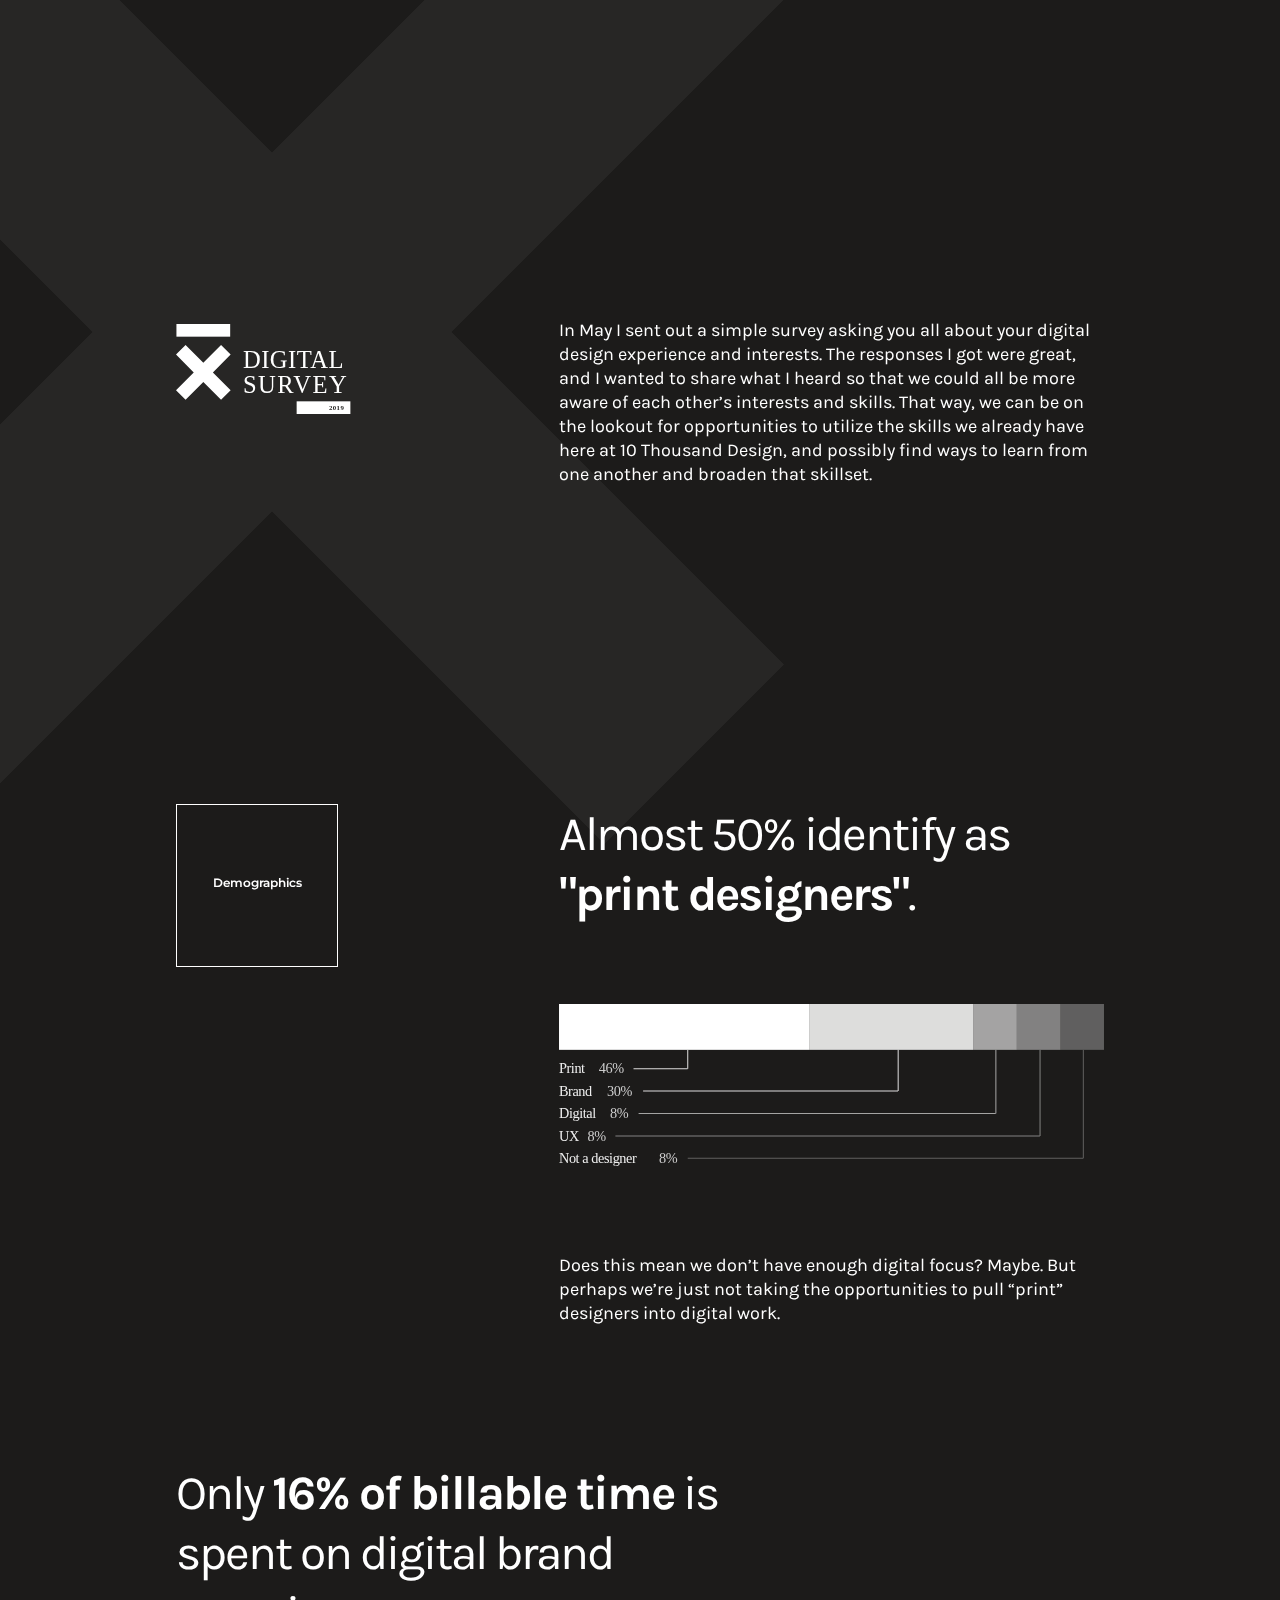
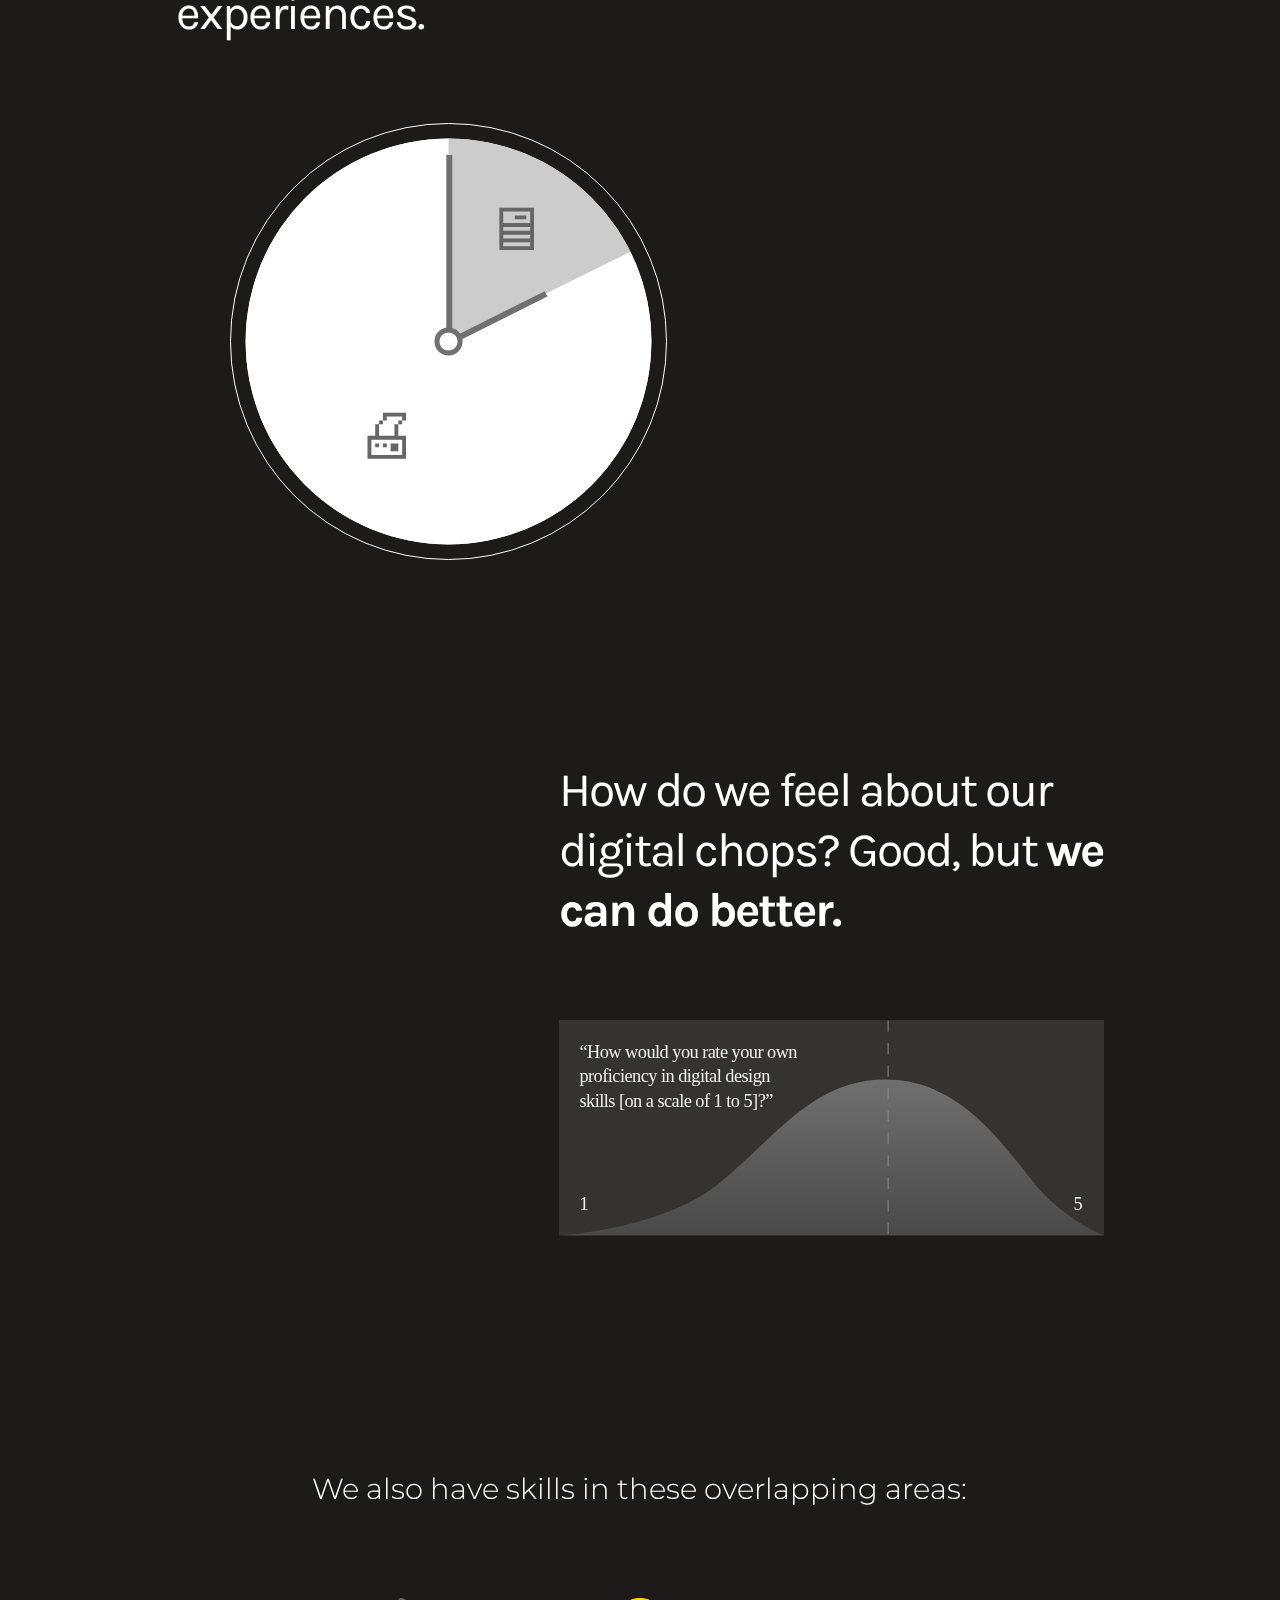
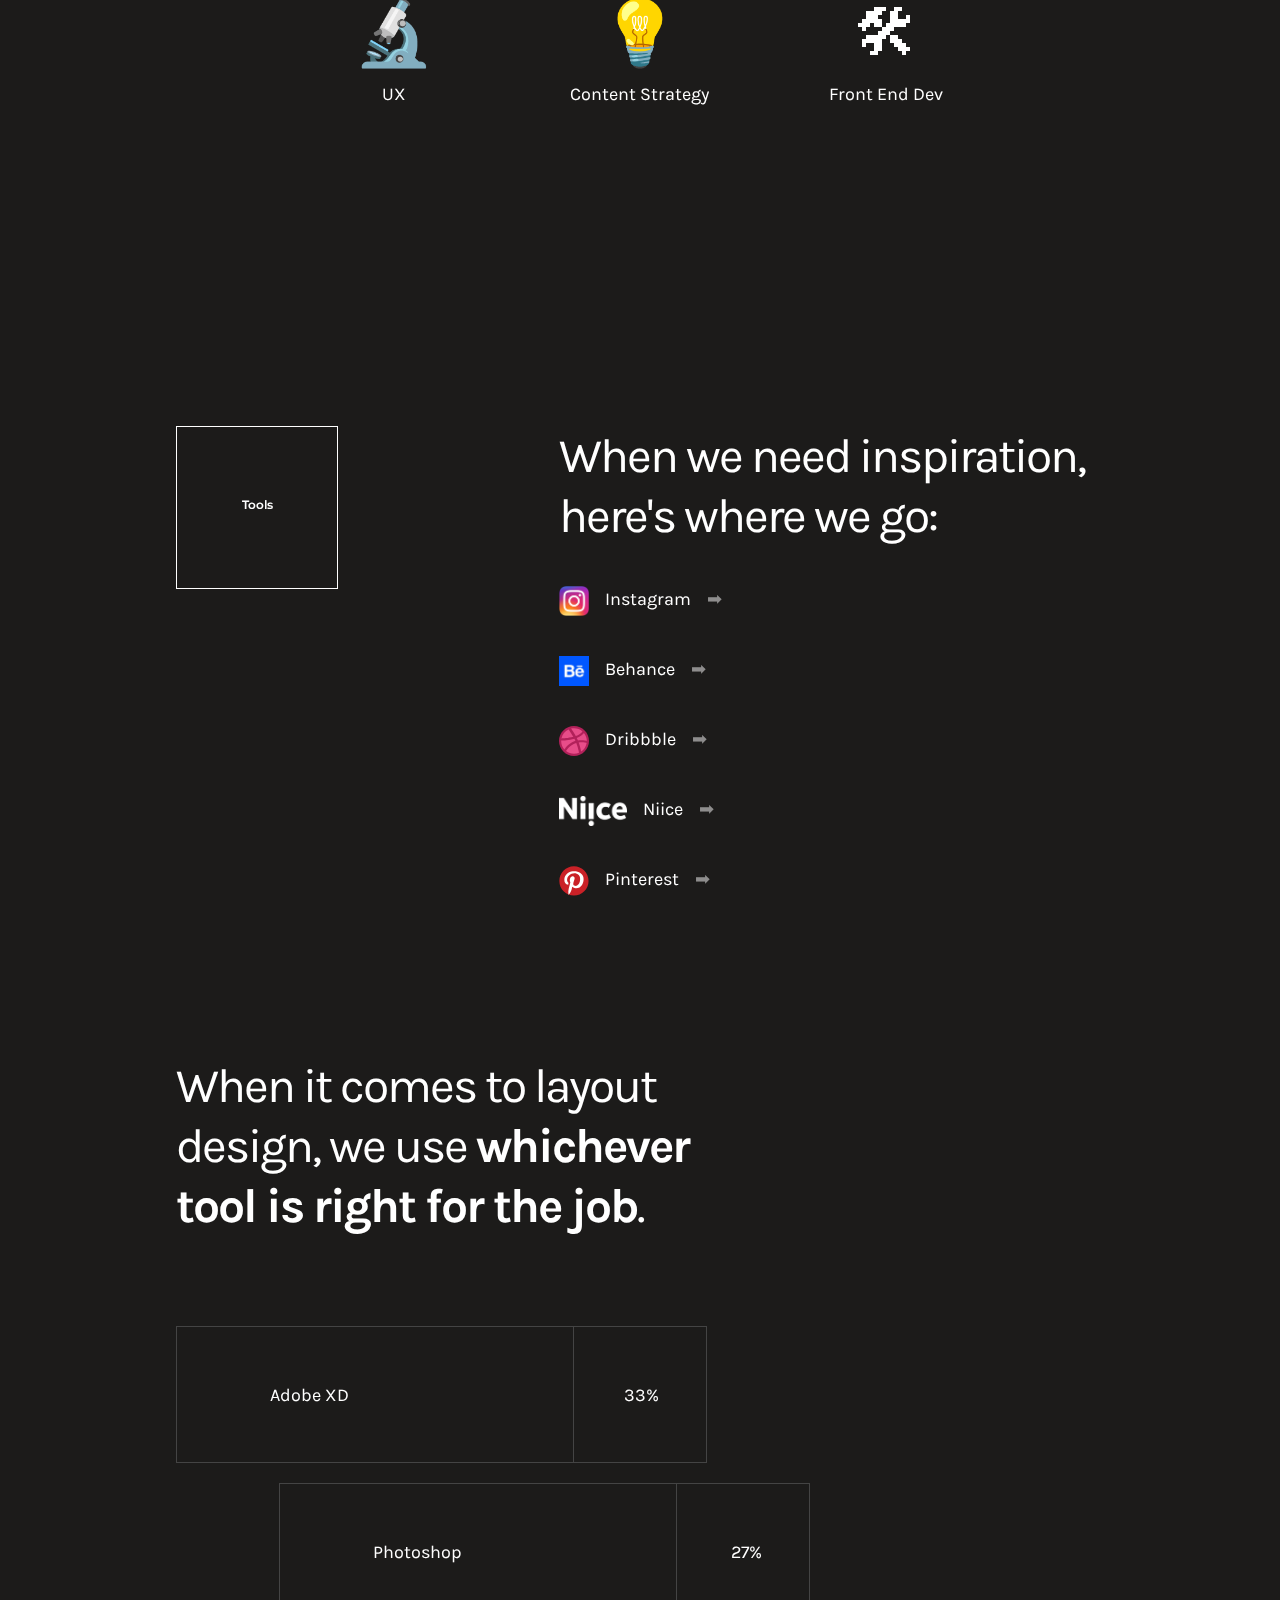
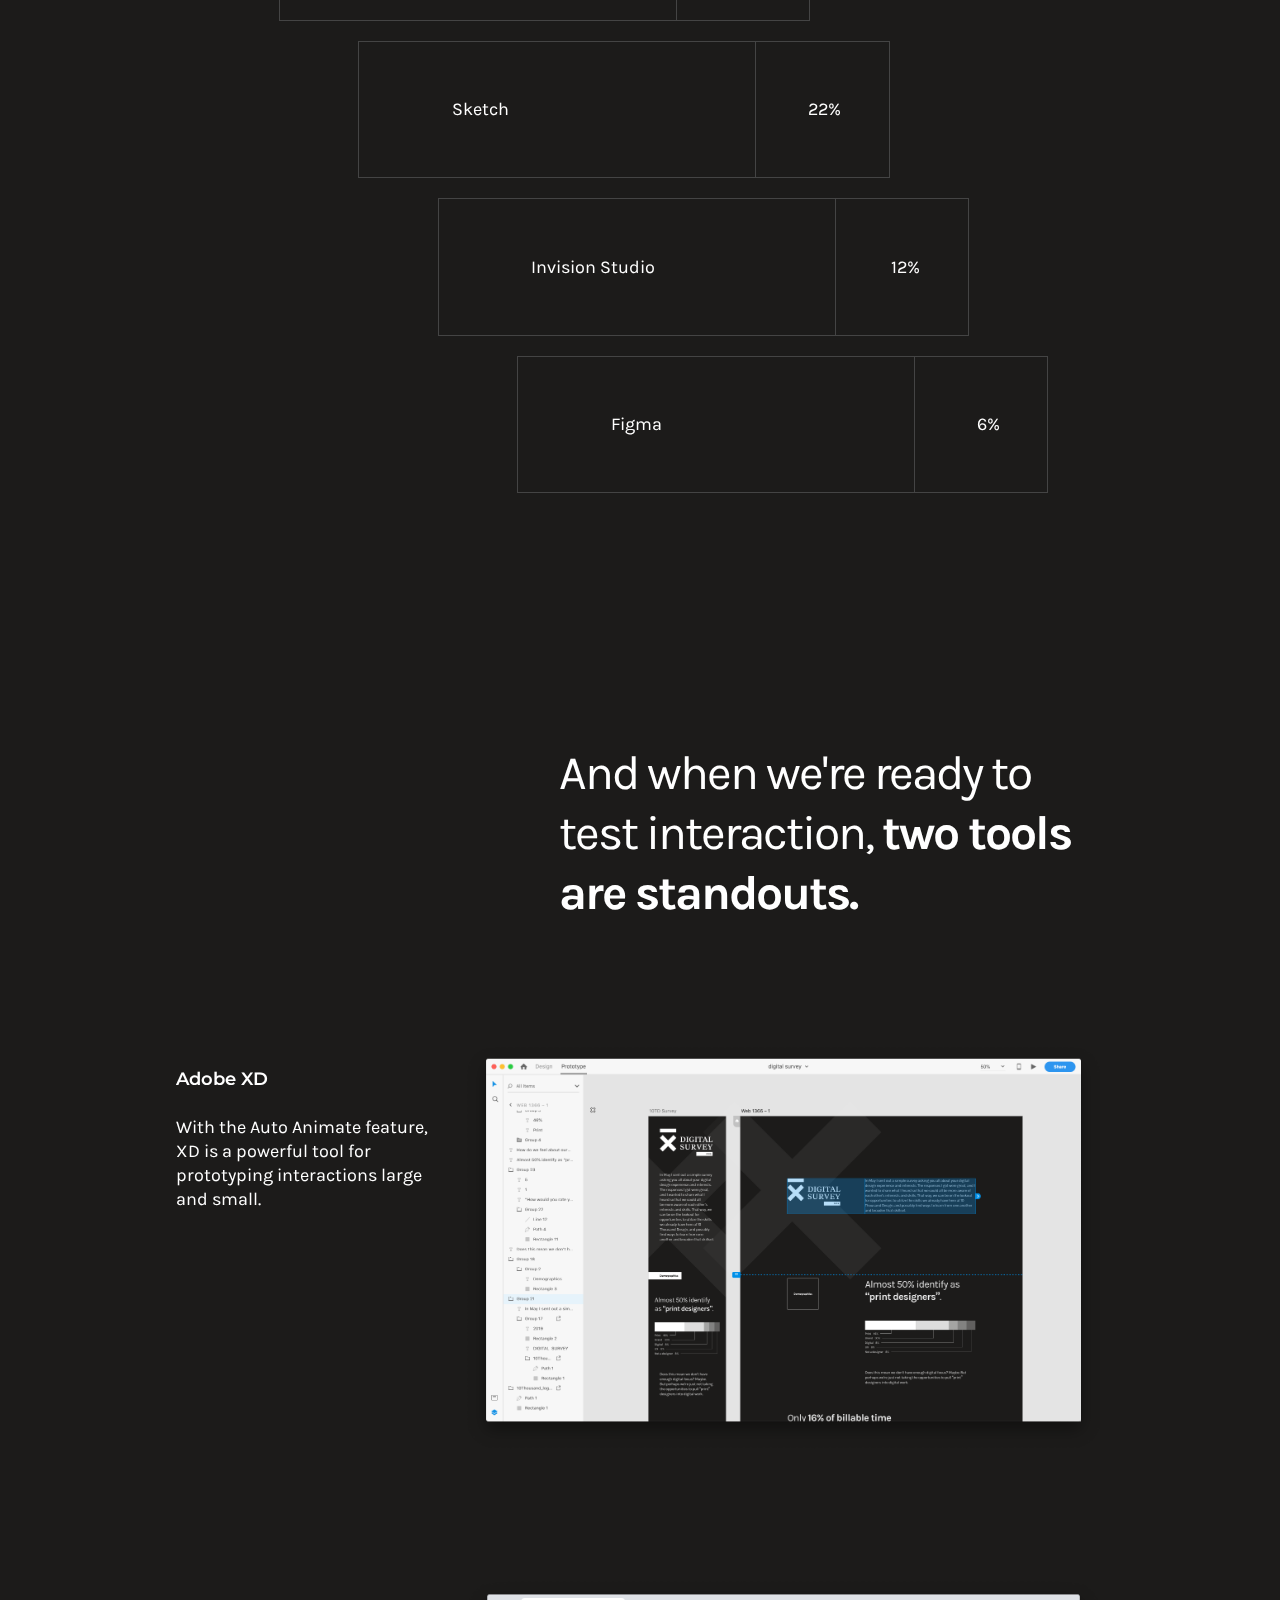
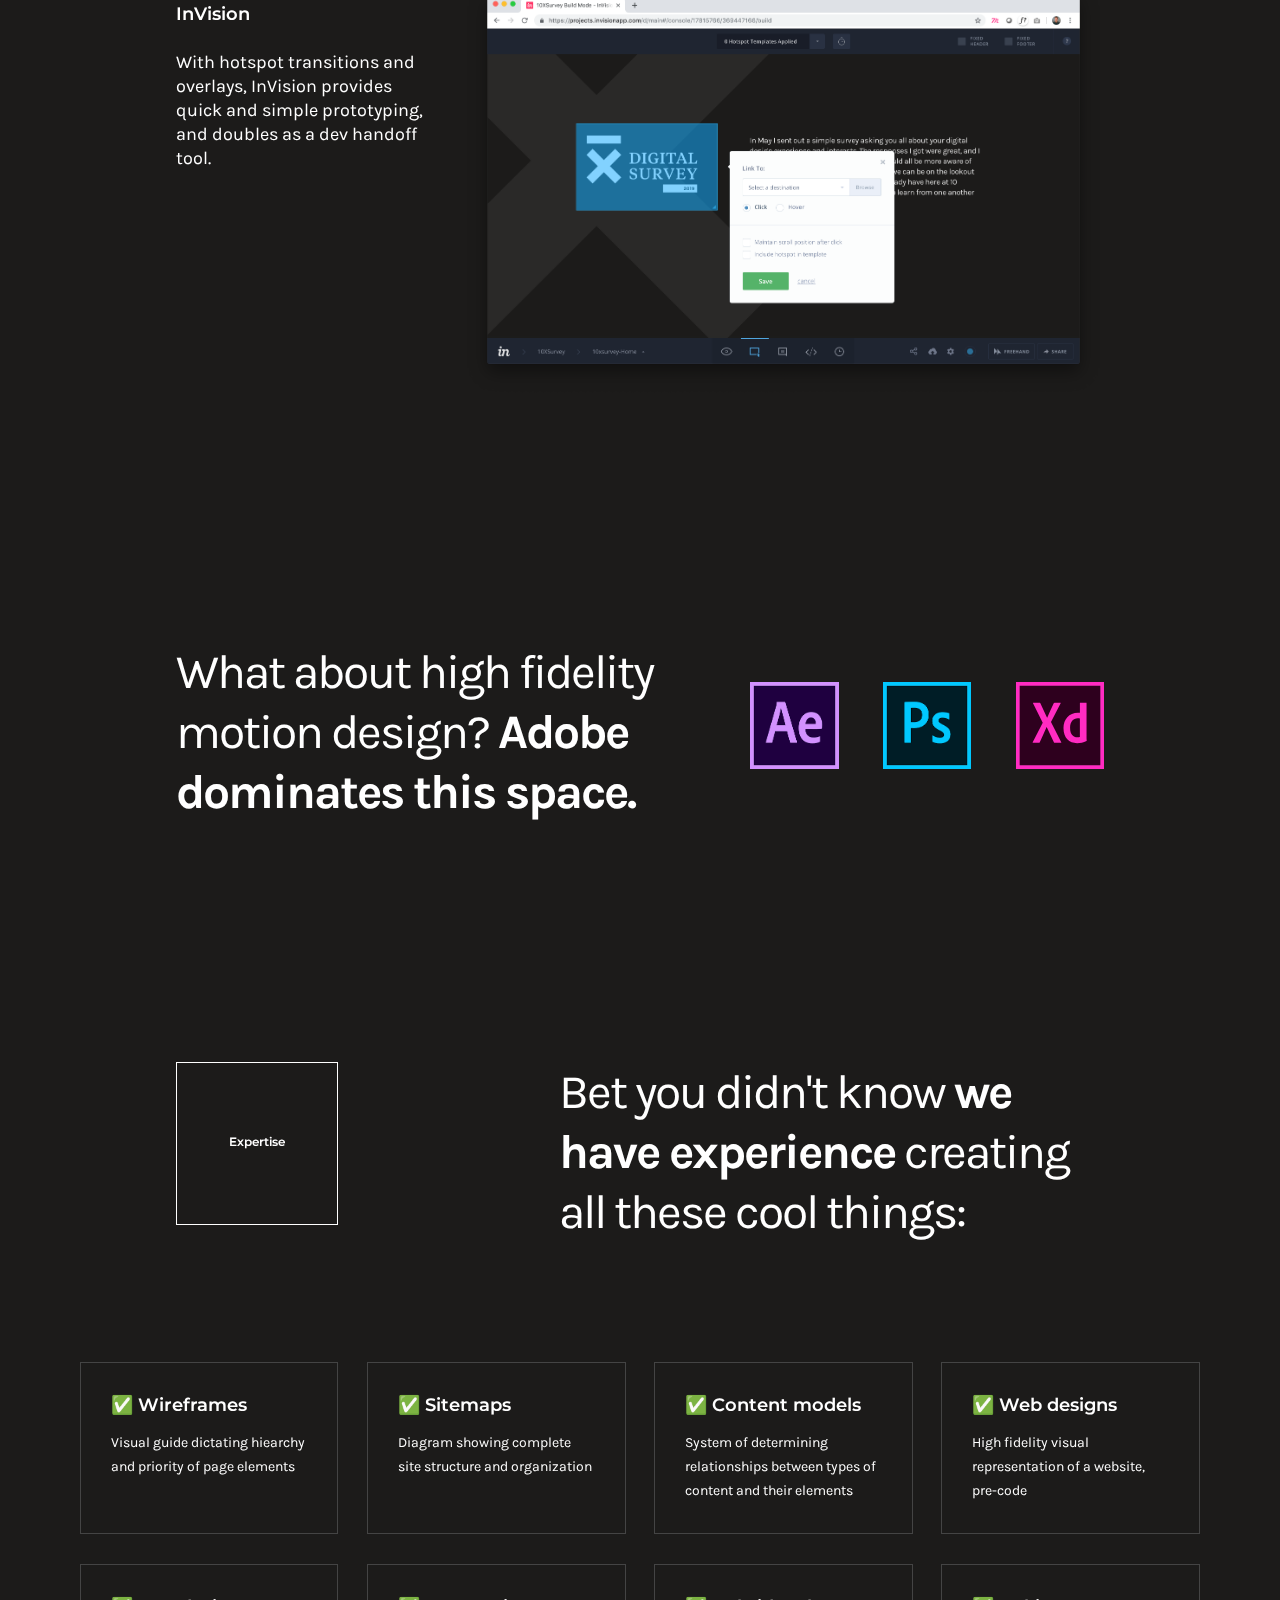
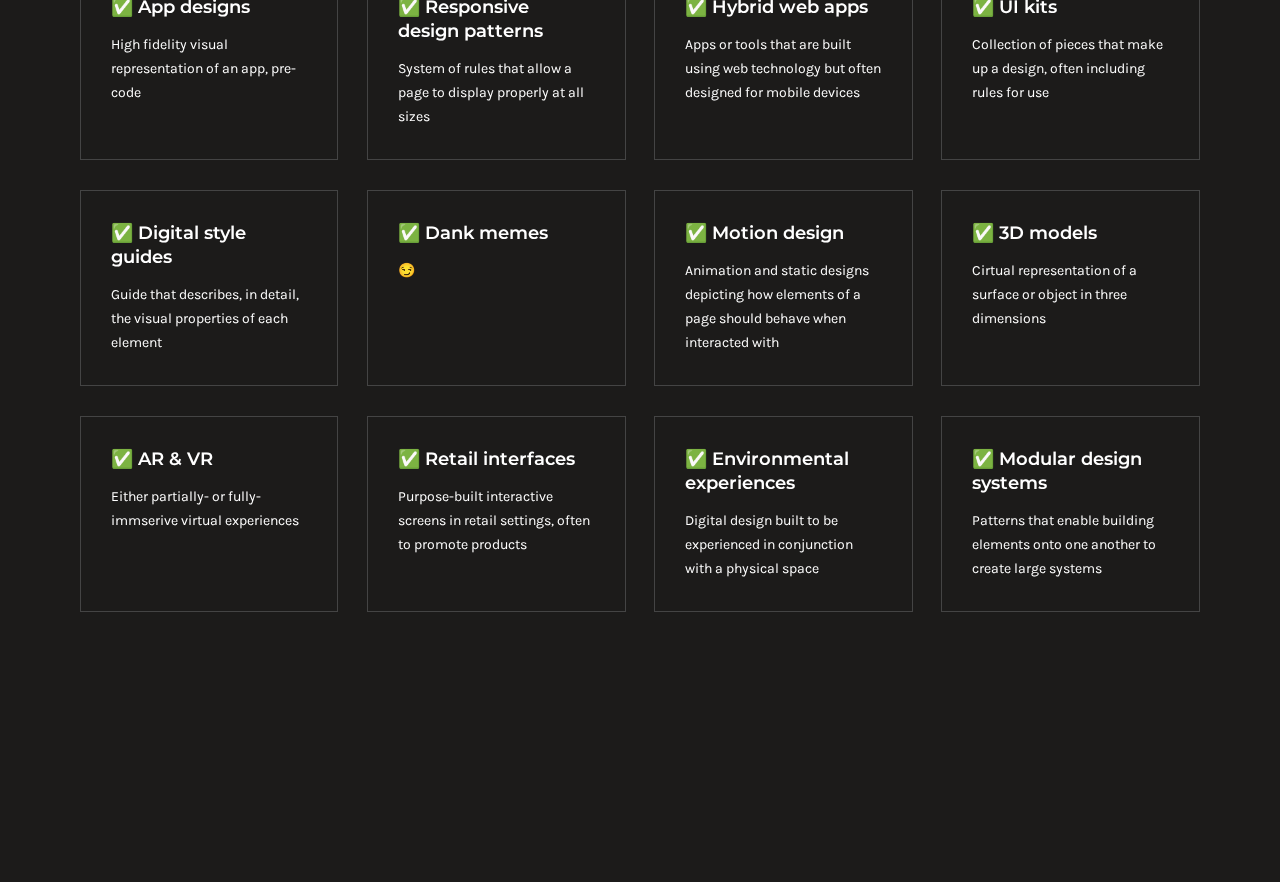
==== commit c79c92f8: "x background adjustments" ====
--- a/index.html
+++ b/index.html
@@ -150,67 +150,67 @@
             </div>
             <div class="row cards">
                 <div class="three columns card">
-                    <h4>Wireframes</h4>
+                    <h4>✅ Wireframes</h4>
                     <p>Visual guide dictating hiearchy and priority of page elements</p>
                 </div>
                 <div class="three columns card">
-                    <h4>Sitemaps</h4>
+                    <h4>✅ Sitemaps</h4>
                     <p>Diagram showing complete site structure and organization</p>
                 </div>
                 <div class="three columns card">
-                    <h4>Content models</h4>
+                    <h4>✅ Content models</h4>
                     <p>System of determining relationships between types of content and their elements</p>
                 </div>
                 <div class="three columns card">
-                    <h4>Web designs</h4>
+                    <h4>✅ Web designs</h4>
                     <p>High fidelity visual representation of a website, pre-code</p>
                 </div>
                 <div class="three columns card force-first">
-                    <h4>App designs</h4>
+                    <h4>✅ App designs</h4>
                     <p>High fidelity visual representation of an app, pre-code</p>
                 </div>
                 <div class="three columns card">
-                    <h4>Responsive design patterns</h4>
+                    <h4>✅ Responsive design patterns</h4>
                     <p>System of rules that allow a page to display properly at all sizes</p>
                 </div>
                 <div class="three columns card">
-                    <h4>Hybrid web apps</h4>
+                    <h4>✅ Hybrid web apps</h4>
                     <p>Apps or tools that are built using web technology but often designed for mobile devices</p>
                 </div>
                 <div class="three columns card">
-                    <h4>UI kits</h4>
+                    <h4>✅ UI kits</h4>
                     <p>Collection of pieces that make up a design, often including rules for use</p>
                 </div>
                 <div class="three columns card force-first">
-                    <h4>Digital style guides</h4>
+                    <h4>✅ Digital style guides</h4>
                     <p>Guide that describes, in detail, the visual properties of each element</p>
                 </div>
                 <div class="three columns card">
-                    <h4>Dank memes</h4>
+                    <h4>✅ Dank memes</h4>
                     <p>😏</p>
                 </div>
                 <div class="three columns card">
-                    <h4>Motion design</h4>
+                    <h4>✅ Motion design</h4>
                     <p>Animation and static designs depicting how elements of a page should behave when interacted with</p>
                 </div>
                 <div class="three columns card">
-                    <h4>3D models</h4>
+                    <h4>✅ 3D models</h4>
                     <p>Cirtual representation of a surface or object in three dimensions</p>
                 </div>
                 <div class="three columns card force-first">
-                    <h4>AR &amp; VR</h4>
+                    <h4>✅ AR &amp; VR</h4>
                     <p>Either partially- or fully-immserive virtual experiences</p>
                 </div>
                 <div class="three columns card">
-                    <h4>Retail interfaces</h4>
+                    <h4>✅ Retail interfaces</h4>
                     <p>Purpose-built interactive screens in retail settings, often to promote products</p>
                 </div>
                 <div class="three columns card">
-                    <h4>Environmental experiences</h4>
+                    <h4>✅ Environmental experiences</h4>
                     <p>Digital design built to be experienced in conjunction with a physical space</p>
                 </div>
                 <div class="three columns card">
-                    <h4>Modular design systems</h4>
+                    <h4>✅ Modular design systems</h4>
                     <p>Patterns that enable building elements onto one another to create large systems</p>
                 </div>
             </div>
--- a/scss/styles.css
+++ b/scss/styles.css
@@ -10,36 +10,46 @@
 /* line 10, /Users/gordon/OneDrive - Colle McVoy/0_CLIENTS/10TD/Digital Survey 2019/10tddigitalsurvey/scss/styles.scss */
 .background-x {
   position: fixed;
-  top: -75px;
-  left: -180px;
+  top: -180px;
+  left: -240px;
   opacity: 0.05;
-  z-index: -1000; }
-
-/* line 18, /Users/gordon/OneDrive - Colle McVoy/0_CLIENTS/10TD/Digital Survey 2019/10tddigitalsurvey/scss/styles.scss */
+  z-index: -1000;
+  width: 80%; }
+  @media (max-width: 800px) {
+    /* line 10, /Users/gordon/OneDrive - Colle McVoy/0_CLIENTS/10TD/Digital Survey 2019/10tddigitalsurvey/scss/styles.scss */
+    .background-x {
+      top: 80px;
+      left: -40px;
+      width: 100%; } }
+
+/* line 24, /Users/gordon/OneDrive - Colle McVoy/0_CLIENTS/10TD/Digital Survey 2019/10tddigitalsurvey/scss/styles.scss */
 img {
   width: 100%; }
 
-/* line 22, /Users/gordon/OneDrive - Colle McVoy/0_CLIENTS/10TD/Digital Survey 2019/10tddigitalsurvey/scss/styles.scss */
+/* line 28, /Users/gordon/OneDrive - Colle McVoy/0_CLIENTS/10TD/Digital Survey 2019/10tddigitalsurvey/scss/styles.scss */
 .row {
   margin: 120px auto; }
 
-/* line 26, /Users/gordon/OneDrive - Colle McVoy/0_CLIENTS/10TD/Digital Survey 2019/10tddigitalsurvey/scss/styles.scss */
+/* line 32, /Users/gordon/OneDrive - Colle McVoy/0_CLIENTS/10TD/Digital Survey 2019/10tddigitalsurvey/scss/styles.scss */
 section {
   margin: 240px auto; }
 
-/* line 30, /Users/gordon/OneDrive - Colle McVoy/0_CLIENTS/10TD/Digital Survey 2019/10tddigitalsurvey/scss/styles.scss */
+/* line 36, /Users/gordon/OneDrive - Colle McVoy/0_CLIENTS/10TD/Digital Survey 2019/10tddigitalsurvey/scss/styles.scss */
 .center {
   text-align: center; }
 
-/* line 34, /Users/gordon/OneDrive - Colle McVoy/0_CLIENTS/10TD/Digital Survey 2019/10tddigitalsurvey/scss/styles.scss */
+/* line 40, /Users/gordon/OneDrive - Colle McVoy/0_CLIENTS/10TD/Digital Survey 2019/10tddigitalsurvey/scss/styles.scss */
 .header {
   margin: 300px auto; }
   @media (max-width: 800px) {
-    /* line 34, /Users/gordon/OneDrive - Colle McVoy/0_CLIENTS/10TD/Digital Survey 2019/10tddigitalsurvey/scss/styles.scss */
+    /* line 40, /Users/gordon/OneDrive - Colle McVoy/0_CLIENTS/10TD/Digital Survey 2019/10tddigitalsurvey/scss/styles.scss */
     .header {
       margin: 120px auto; } }
-
-/* line 42, /Users/gordon/OneDrive - Colle McVoy/0_CLIENTS/10TD/Digital Survey 2019/10tddigitalsurvey/scss/styles.scss */
+  /* line 45, /Users/gordon/OneDrive - Colle McVoy/0_CLIENTS/10TD/Digital Survey 2019/10tddigitalsurvey/scss/styles.scss */
+  .header img {
+    width: 70%; }
+
+/* line 50, /Users/gordon/OneDrive - Colle McVoy/0_CLIENTS/10TD/Digital Survey 2019/10tddigitalsurvey/scss/styles.scss */
 h1,
 h2,
 h3,
@@ -49,57 +59,57 @@
   font-family: 'Montserrat', sans-serif;
   font-weight: 600; }
 
-/* line 52, /Users/gordon/OneDrive - Colle McVoy/0_CLIENTS/10TD/Digital Survey 2019/10tddigitalsurvey/scss/styles.scss */
+/* line 60, /Users/gordon/OneDrive - Colle McVoy/0_CLIENTS/10TD/Digital Survey 2019/10tddigitalsurvey/scss/styles.scss */
 h2 {
   font-size: 0.75rem; }
 
-/* line 56, /Users/gordon/OneDrive - Colle McVoy/0_CLIENTS/10TD/Digital Survey 2019/10tddigitalsurvey/scss/styles.scss */
+/* line 64, /Users/gordon/OneDrive - Colle McVoy/0_CLIENTS/10TD/Digital Survey 2019/10tddigitalsurvey/scss/styles.scss */
 h3 {
   font-size: 1.8rem;
   line-height: 2.2rem;
   font-weight: 300; }
 
-/* line 62, /Users/gordon/OneDrive - Colle McVoy/0_CLIENTS/10TD/Digital Survey 2019/10tddigitalsurvey/scss/styles.scss */
+/* line 70, /Users/gordon/OneDrive - Colle McVoy/0_CLIENTS/10TD/Digital Survey 2019/10tddigitalsurvey/scss/styles.scss */
 .linklist {
   list-style: none;
   margin: 0;
   padding: 0; }
-  /* line 67, /Users/gordon/OneDrive - Colle McVoy/0_CLIENTS/10TD/Digital Survey 2019/10tddigitalsurvey/scss/styles.scss */
+  /* line 75, /Users/gordon/OneDrive - Colle McVoy/0_CLIENTS/10TD/Digital Survey 2019/10tddigitalsurvey/scss/styles.scss */
   .linklist li {
     padding: 0;
     margin: 40px auto;
     vertical-align: middle; }
-    /* line 72, /Users/gordon/OneDrive - Colle McVoy/0_CLIENTS/10TD/Digital Survey 2019/10tddigitalsurvey/scss/styles.scss */
+    /* line 80, /Users/gordon/OneDrive - Colle McVoy/0_CLIENTS/10TD/Digital Survey 2019/10tddigitalsurvey/scss/styles.scss */
     .linklist li a {
       color: white;
       text-decoration: none; }
-      /* line 76, /Users/gordon/OneDrive - Colle McVoy/0_CLIENTS/10TD/Digital Survey 2019/10tddigitalsurvey/scss/styles.scss */
+      /* line 84, /Users/gordon/OneDrive - Colle McVoy/0_CLIENTS/10TD/Digital Survey 2019/10tddigitalsurvey/scss/styles.scss */
       .linklist li a img {
         padding-right: 16px;
         height: 30px;
         width: auto;
         vertical-align: middle; }
-      /* line 83, /Users/gordon/OneDrive - Colle McVoy/0_CLIENTS/10TD/Digital Survey 2019/10tddigitalsurvey/scss/styles.scss */
+      /* line 91, /Users/gordon/OneDrive - Colle McVoy/0_CLIENTS/10TD/Digital Survey 2019/10tddigitalsurvey/scss/styles.scss */
       .linklist li a span {
         margin-left: 16px;
         transition: all 0.25s;
         opacity: 0.5; }
-      /* line 90, /Users/gordon/OneDrive - Colle McVoy/0_CLIENTS/10TD/Digital Survey 2019/10tddigitalsurvey/scss/styles.scss */
+      /* line 98, /Users/gordon/OneDrive - Colle McVoy/0_CLIENTS/10TD/Digital Survey 2019/10tddigitalsurvey/scss/styles.scss */
       .linklist li a:hover span {
         margin-left: 30px;
         opacity: 1; }
 
-/* line 99, /Users/gordon/OneDrive - Colle McVoy/0_CLIENTS/10TD/Digital Survey 2019/10tddigitalsurvey/scss/styles.scss */
+/* line 107, /Users/gordon/OneDrive - Colle McVoy/0_CLIENTS/10TD/Digital Survey 2019/10tddigitalsurvey/scss/styles.scss */
 .section-head {
   position: relative;
   border: 1px solid white; }
-  /* line 103, /Users/gordon/OneDrive - Colle McVoy/0_CLIENTS/10TD/Digital Survey 2019/10tddigitalsurvey/scss/styles.scss */
+  /* line 111, /Users/gordon/OneDrive - Colle McVoy/0_CLIENTS/10TD/Digital Survey 2019/10tddigitalsurvey/scss/styles.scss */
   .section-head:after {
     content: '';
     display: block;
     width: 80%;
     padding-bottom: 100%; }
-  /* line 110, /Users/gordon/OneDrive - Colle McVoy/0_CLIENTS/10TD/Digital Survey 2019/10tddigitalsurvey/scss/styles.scss */
+  /* line 118, /Users/gordon/OneDrive - Colle McVoy/0_CLIENTS/10TD/Digital Survey 2019/10tddigitalsurvey/scss/styles.scss */
   .section-head h2 {
     position: absolute;
     width: 100%;
@@ -107,12 +117,12 @@
     top: 50%;
     transform: translateY(-100%); }
   @media (max-width: 800px) {
-    /* line 99, /Users/gordon/OneDrive - Colle McVoy/0_CLIENTS/10TD/Digital Survey 2019/10tddigitalsurvey/scss/styles.scss */
+    /* line 107, /Users/gordon/OneDrive - Colle McVoy/0_CLIENTS/10TD/Digital Survey 2019/10tddigitalsurvey/scss/styles.scss */
     .section-head {
       max-width: 160px;
       margin-bottom: 80px; } }
 
-/* line 124, /Users/gordon/OneDrive - Colle McVoy/0_CLIENTS/10TD/Digital Survey 2019/10tddigitalsurvey/scss/styles.scss */
+/* line 132, /Users/gordon/OneDrive - Colle McVoy/0_CLIENTS/10TD/Digital Survey 2019/10tddigitalsurvey/scss/styles.scss */
 .stat {
   margin: 0;
   font-family: 'Karla';
@@ -120,17 +130,23 @@
   font-size: 3rem;
   line-height: 3.75rem;
   letter-spacing: -2px; }
-
-/* line 133, /Users/gordon/OneDrive - Colle McVoy/0_CLIENTS/10TD/Digital Survey 2019/10tddigitalsurvey/scss/styles.scss */
+  @media (max-width: 800px) {
+    /* line 132, /Users/gordon/OneDrive - Colle McVoy/0_CLIENTS/10TD/Digital Survey 2019/10tddigitalsurvey/scss/styles.scss */
+    .stat {
+      font-size: 2.25rem;
+      line-height: 2.75rem;
+      letter-spacing: -1px; } }
+
+/* line 146, /Users/gordon/OneDrive - Colle McVoy/0_CLIENTS/10TD/Digital Survey 2019/10tddigitalsurvey/scss/styles.scss */
 .chart {
   display: block;
   width: 100%;
   margin: 80px auto; }
-  /* line 138, /Users/gordon/OneDrive - Colle McVoy/0_CLIENTS/10TD/Digital Survey 2019/10tddigitalsurvey/scss/styles.scss */
+  /* line 151, /Users/gordon/OneDrive - Colle McVoy/0_CLIENTS/10TD/Digital Survey 2019/10tddigitalsurvey/scss/styles.scss */
   .chart img {
     width: 100%; }
 
-/* line 143, /Users/gordon/OneDrive - Colle McVoy/0_CLIENTS/10TD/Digital Survey 2019/10tddigitalsurvey/scss/styles.scss */
+/* line 156, /Users/gordon/OneDrive - Colle McVoy/0_CLIENTS/10TD/Digital Survey 2019/10tddigitalsurvey/scss/styles.scss */
 .skillset {
   list-style: none;
   margin: 80px auto;
@@ -138,38 +154,38 @@
   display: flex;
   justify-content: space-around; }
   @media (max-width: 400px) {
-    /* line 143, /Users/gordon/OneDrive - Colle McVoy/0_CLIENTS/10TD/Digital Survey 2019/10tddigitalsurvey/scss/styles.scss */
+    /* line 156, /Users/gordon/OneDrive - Colle McVoy/0_CLIENTS/10TD/Digital Survey 2019/10tddigitalsurvey/scss/styles.scss */
     .skillset {
       flex-direction: column;
       margin: 40px auto; } }
-  /* line 155, /Users/gordon/OneDrive - Colle McVoy/0_CLIENTS/10TD/Digital Survey 2019/10tddigitalsurvey/scss/styles.scss */
+  /* line 168, /Users/gordon/OneDrive - Colle McVoy/0_CLIENTS/10TD/Digital Survey 2019/10tddigitalsurvey/scss/styles.scss */
   .skillset li {
     display: inline;
     list-style: none;
     flex-basis: 30%;
     margin: 0; }
-    /* line 161, /Users/gordon/OneDrive - Colle McVoy/0_CLIENTS/10TD/Digital Survey 2019/10tddigitalsurvey/scss/styles.scss */
+    /* line 174, /Users/gordon/OneDrive - Colle McVoy/0_CLIENTS/10TD/Digital Survey 2019/10tddigitalsurvey/scss/styles.scss */
     .skillset li .skillicon {
       display: block;
       font-size: 4rem;
       line-height: 6rem; }
     @media (max-width: 400px) {
-      /* line 155, /Users/gordon/OneDrive - Colle McVoy/0_CLIENTS/10TD/Digital Survey 2019/10tddigitalsurvey/scss/styles.scss */
+      /* line 168, /Users/gordon/OneDrive - Colle McVoy/0_CLIENTS/10TD/Digital Survey 2019/10tddigitalsurvey/scss/styles.scss */
       .skillset li {
         margin: 40px auto; } }
 
-/* line 173, /Users/gordon/OneDrive - Colle McVoy/0_CLIENTS/10TD/Digital Survey 2019/10tddigitalsurvey/scss/styles.scss */
+/* line 186, /Users/gordon/OneDrive - Colle McVoy/0_CLIENTS/10TD/Digital Survey 2019/10tddigitalsurvey/scss/styles.scss */
 .layoutgrid {
   margin: 80px auto;
   width: 100%; }
-  /* line 177, /Users/gordon/OneDrive - Colle McVoy/0_CLIENTS/10TD/Digital Survey 2019/10tddigitalsurvey/scss/styles.scss */
+  /* line 190, /Users/gordon/OneDrive - Colle McVoy/0_CLIENTS/10TD/Digital Survey 2019/10tddigitalsurvey/scss/styles.scss */
   .layoutgrid .layoutgrid-row {
     padding: 6% 10%;
     border: 1px solid #444;
     text-align: left;
     position: relative;
     margin: 10px auto; }
-    /* line 184, /Users/gordon/OneDrive - Colle McVoy/0_CLIENTS/10TD/Digital Survey 2019/10tddigitalsurvey/scss/styles.scss */
+    /* line 197, /Users/gordon/OneDrive - Colle McVoy/0_CLIENTS/10TD/Digital Survey 2019/10tddigitalsurvey/scss/styles.scss */
     .layoutgrid .layoutgrid-row:after {
       content: '';
       position: absolute;
@@ -178,7 +194,7 @@
       border-left: 1px solid #444;
       width: 25%;
       height: 100%; }
-    /* line 194, /Users/gordon/OneDrive - Colle McVoy/0_CLIENTS/10TD/Digital Survey 2019/10tddigitalsurvey/scss/styles.scss */
+    /* line 207, /Users/gordon/OneDrive - Colle McVoy/0_CLIENTS/10TD/Digital Survey 2019/10tddigitalsurvey/scss/styles.scss */
     .layoutgrid .layoutgrid-row span {
       right: 0;
       display: block;
@@ -187,33 +203,33 @@
       transform: translateY(-50%);
       right: 9%; }
 
-/* line 205, /Users/gordon/OneDrive - Colle McVoy/0_CLIENTS/10TD/Digital Survey 2019/10tddigitalsurvey/scss/styles.scss */
+/* line 218, /Users/gordon/OneDrive - Colle McVoy/0_CLIENTS/10TD/Digital Survey 2019/10tddigitalsurvey/scss/styles.scss */
 .adobelogos {
   list-style: none;
   margin: 40px 0;
   padding: 0;
   display: flex;
   justify-content: space-between; }
-  /* line 212, /Users/gordon/OneDrive - Colle McVoy/0_CLIENTS/10TD/Digital Survey 2019/10tddigitalsurvey/scss/styles.scss */
+  /* line 225, /Users/gordon/OneDrive - Colle McVoy/0_CLIENTS/10TD/Digital Survey 2019/10tddigitalsurvey/scss/styles.scss */
   .adobelogos li {
     display: inline-block;
     width: 25%; }
 
-/* line 218, /Users/gordon/OneDrive - Colle McVoy/0_CLIENTS/10TD/Digital Survey 2019/10tddigitalsurvey/scss/styles.scss */
+/* line 231, /Users/gordon/OneDrive - Colle McVoy/0_CLIENTS/10TD/Digital Survey 2019/10tddigitalsurvey/scss/styles.scss */
 .cards {
   display: flex;
   flex-wrap: wrap; }
-  /* line 222, /Users/gordon/OneDrive - Colle McVoy/0_CLIENTS/10TD/Digital Survey 2019/10tddigitalsurvey/scss/styles.scss */
+  /* line 235, /Users/gordon/OneDrive - Colle McVoy/0_CLIENTS/10TD/Digital Survey 2019/10tddigitalsurvey/scss/styles.scss */
   .cards .card {
     align-self: stretch;
     padding: 30px;
     margin-bottom: 30px;
     border: 1px solid #444; }
-    /* line 228, /Users/gordon/OneDrive - Colle McVoy/0_CLIENTS/10TD/Digital Survey 2019/10tddigitalsurvey/scss/styles.scss */
+    /* line 241, /Users/gordon/OneDrive - Colle McVoy/0_CLIENTS/10TD/Digital Survey 2019/10tddigitalsurvey/scss/styles.scss */
     .cards .card h4 {
       margin-top: 0;
       margin-bottom: 0; }
-    /* line 233, /Users/gordon/OneDrive - Colle McVoy/0_CLIENTS/10TD/Digital Survey 2019/10tddigitalsurvey/scss/styles.scss */
+    /* line 246, /Users/gordon/OneDrive - Colle McVoy/0_CLIENTS/10TD/Digital Survey 2019/10tddigitalsurvey/scss/styles.scss */
     .cards .card p {
       margin-bottom: 0;
       font-size: 0.875rem; }
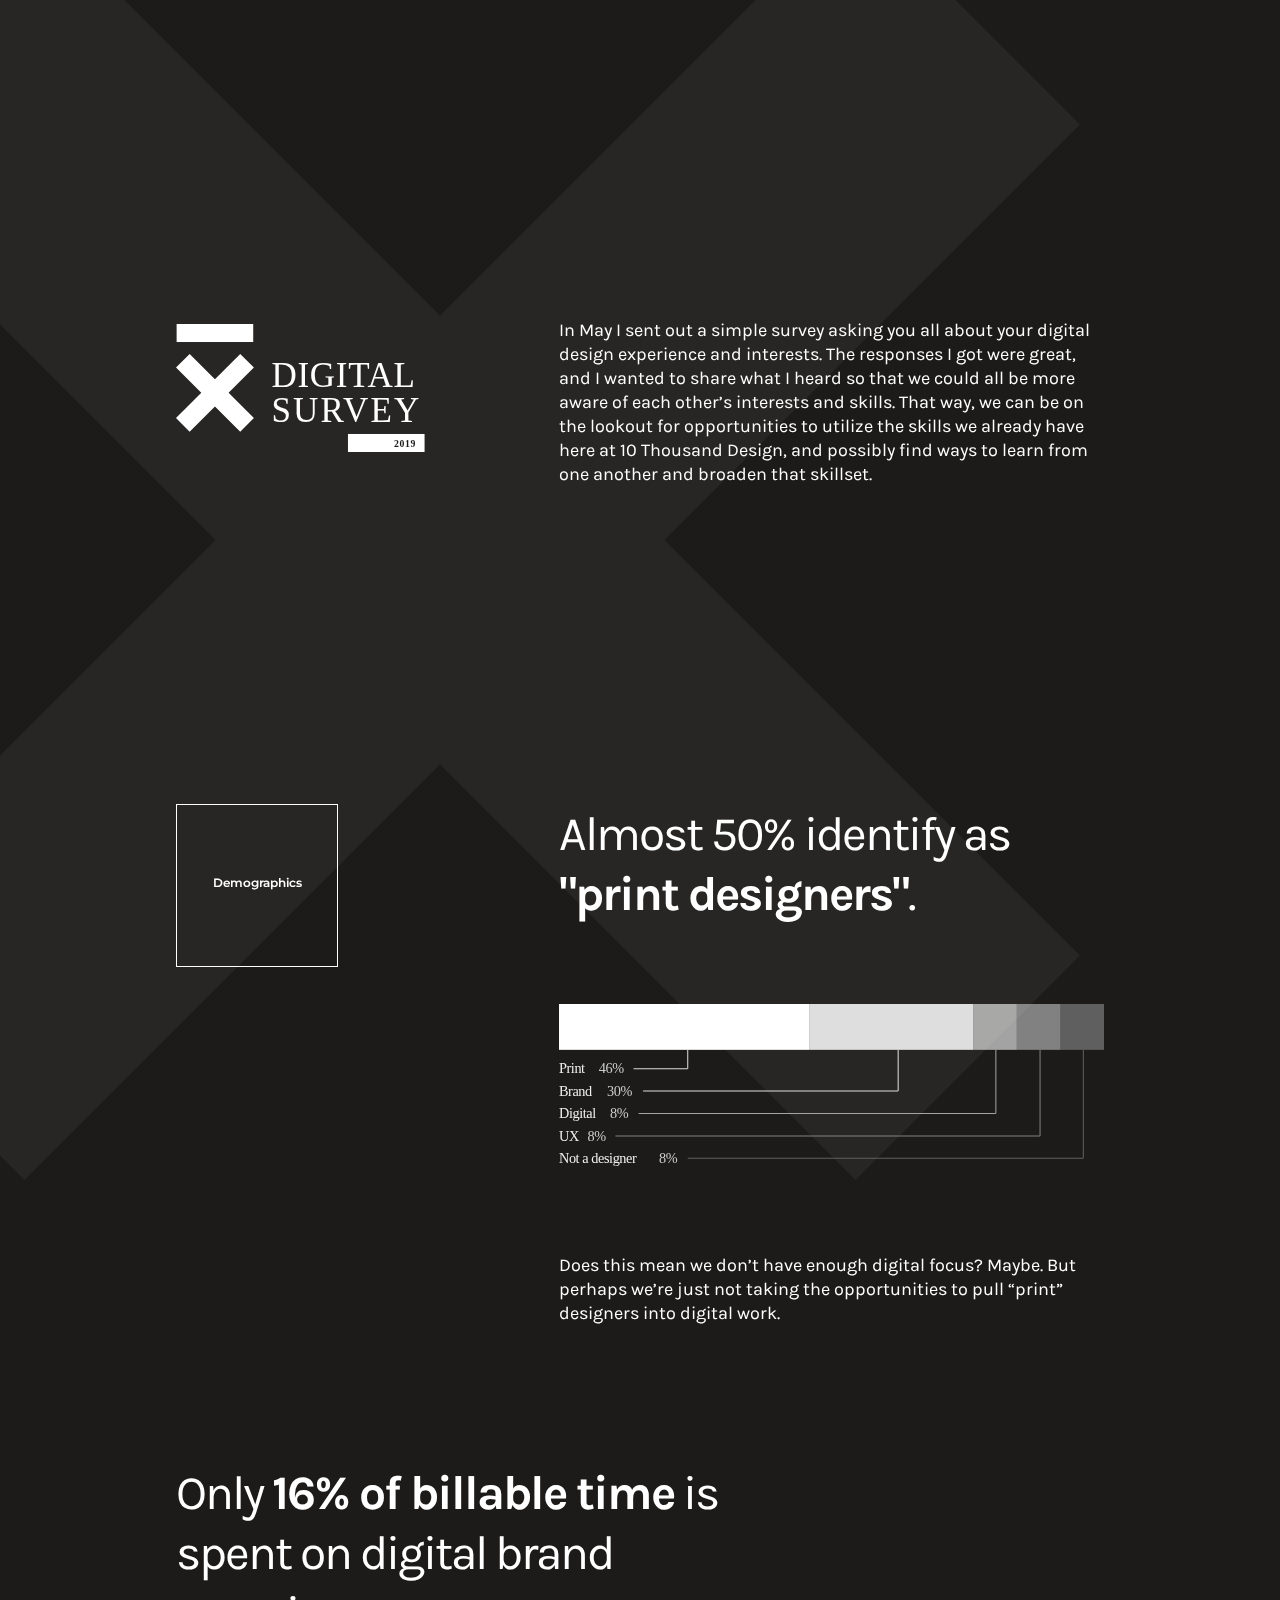
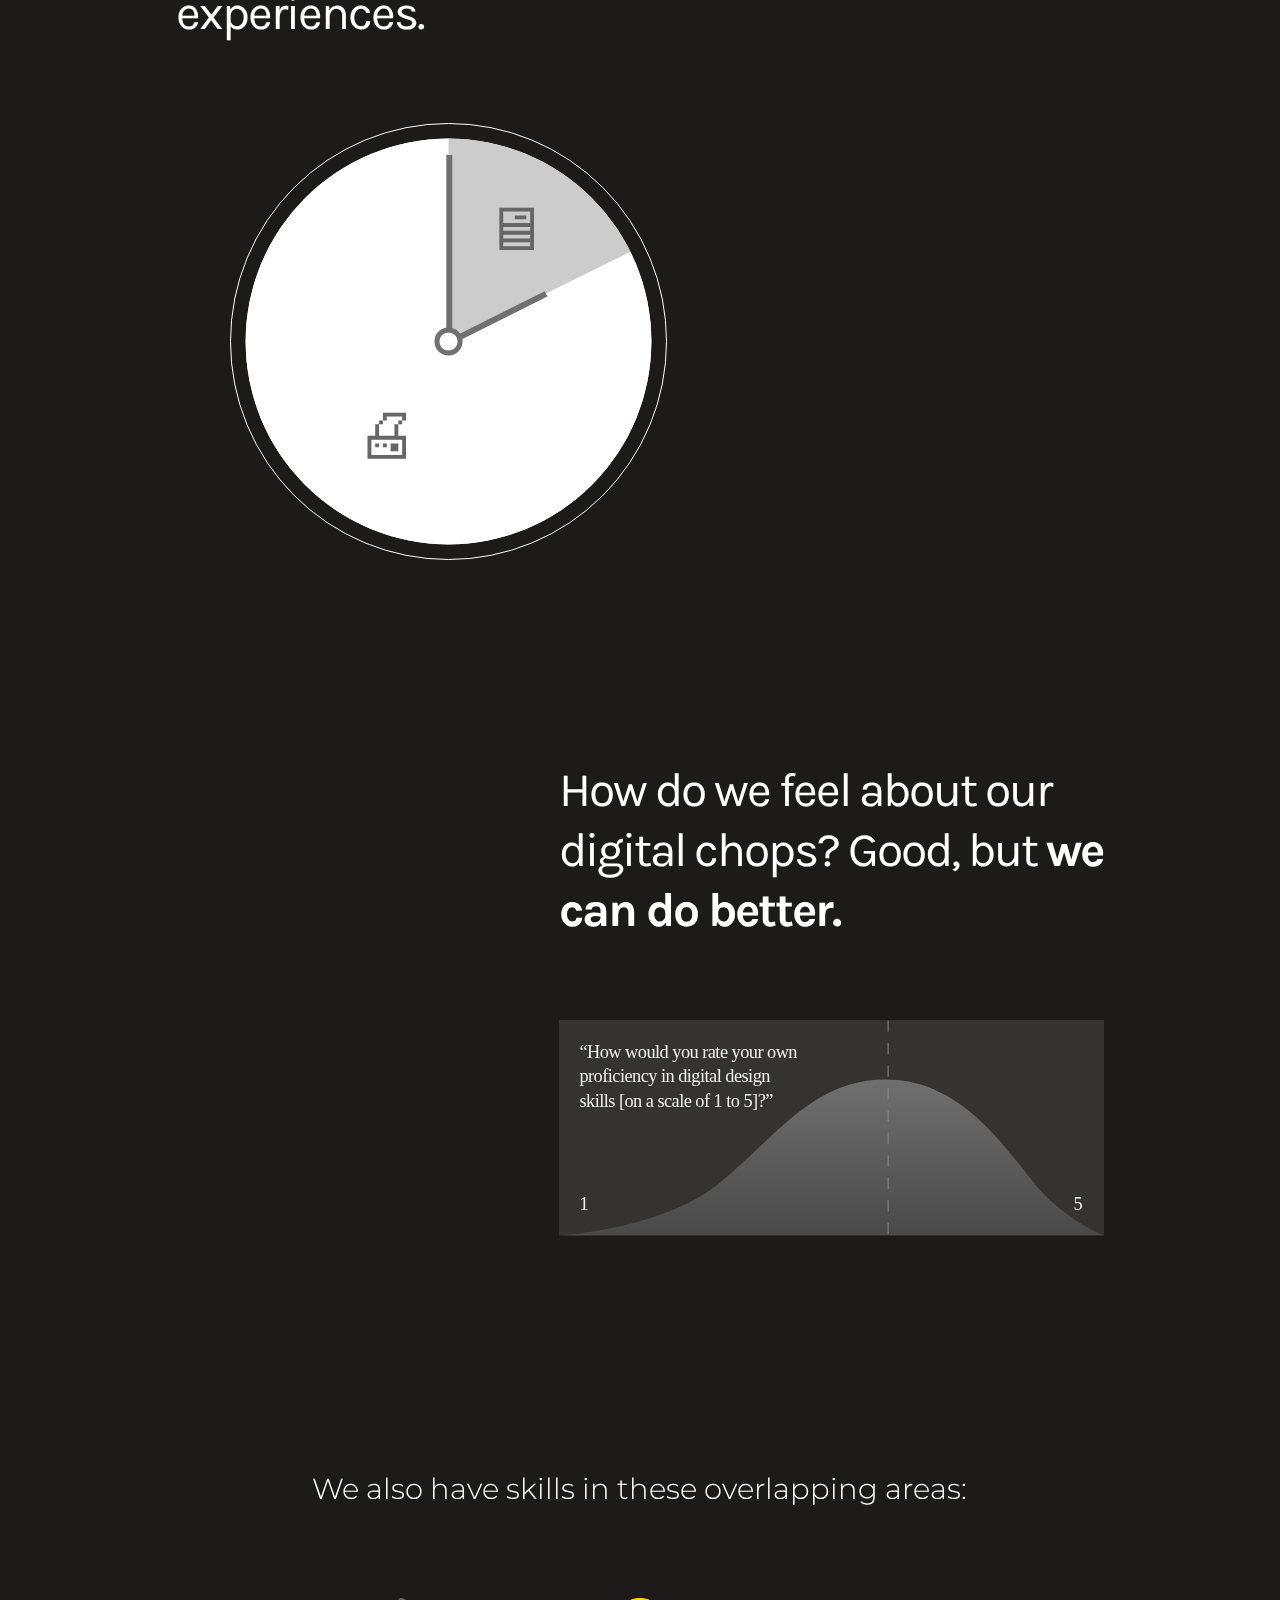
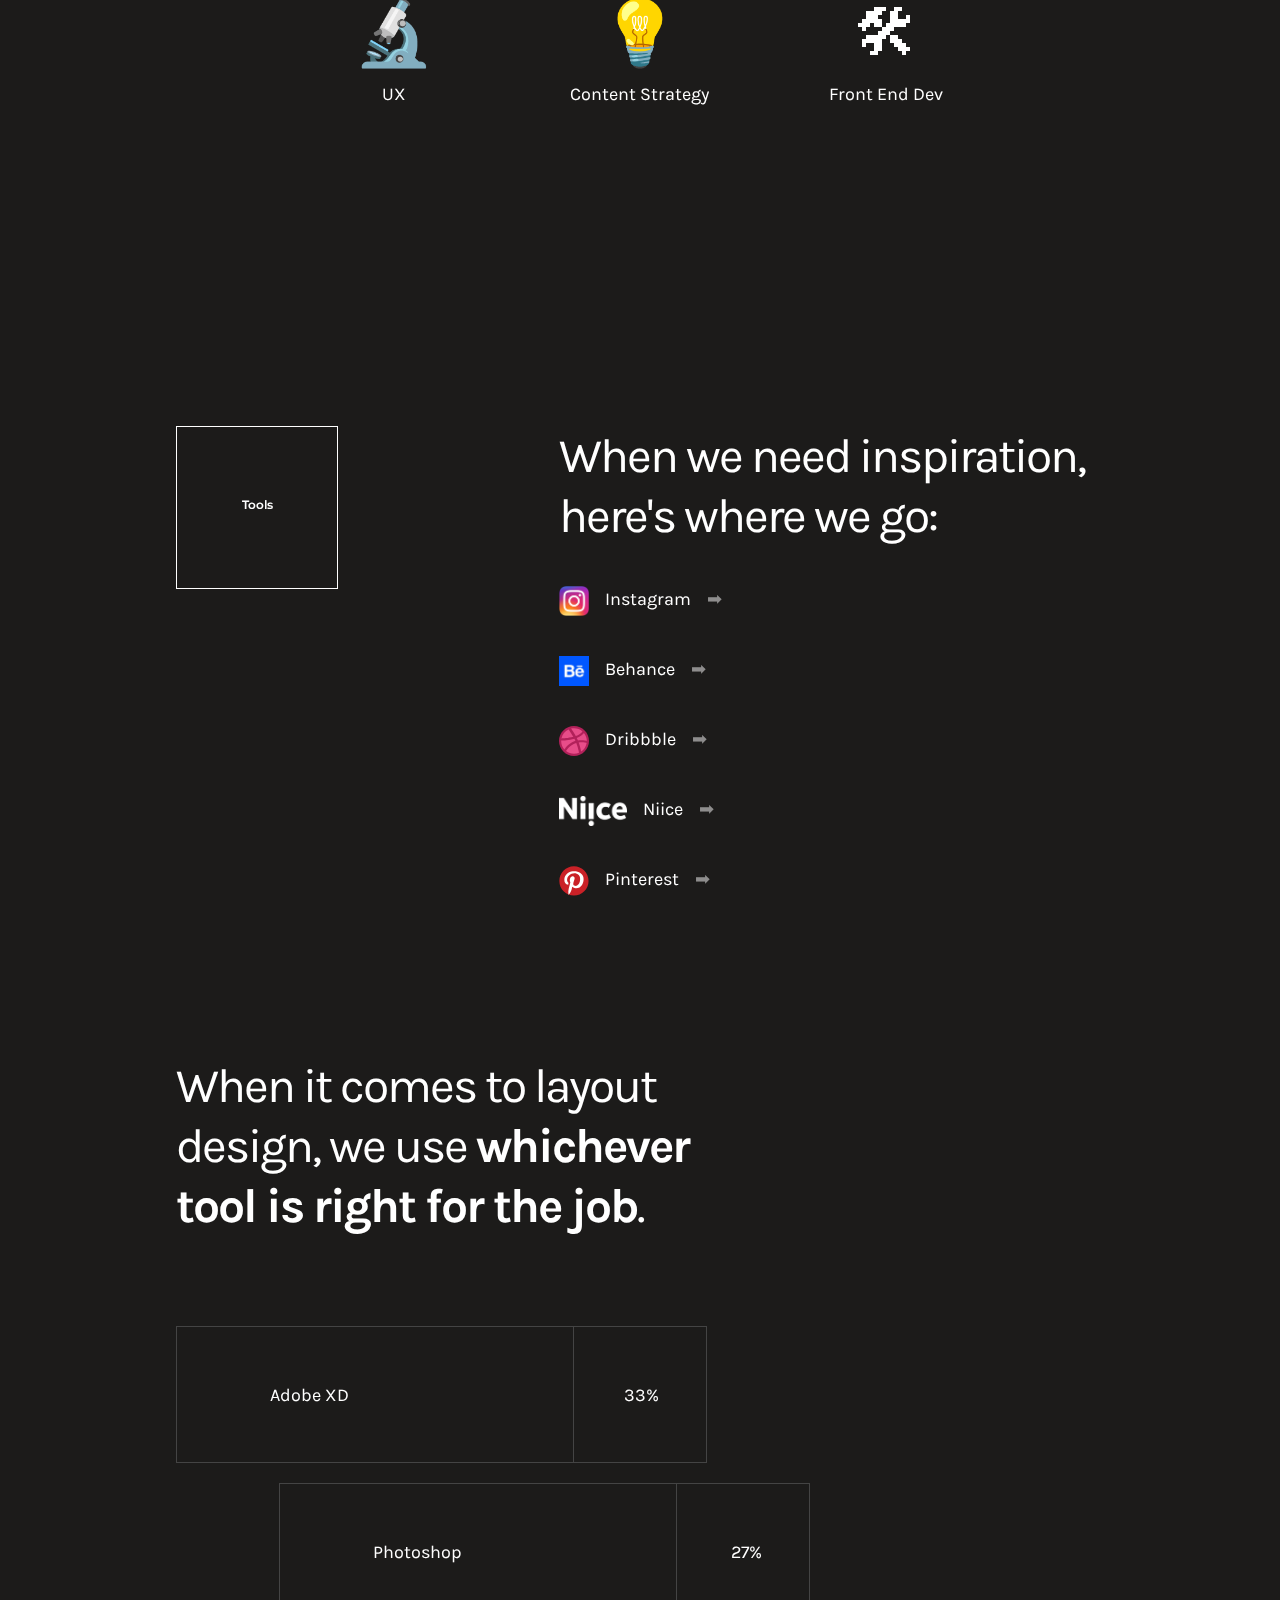
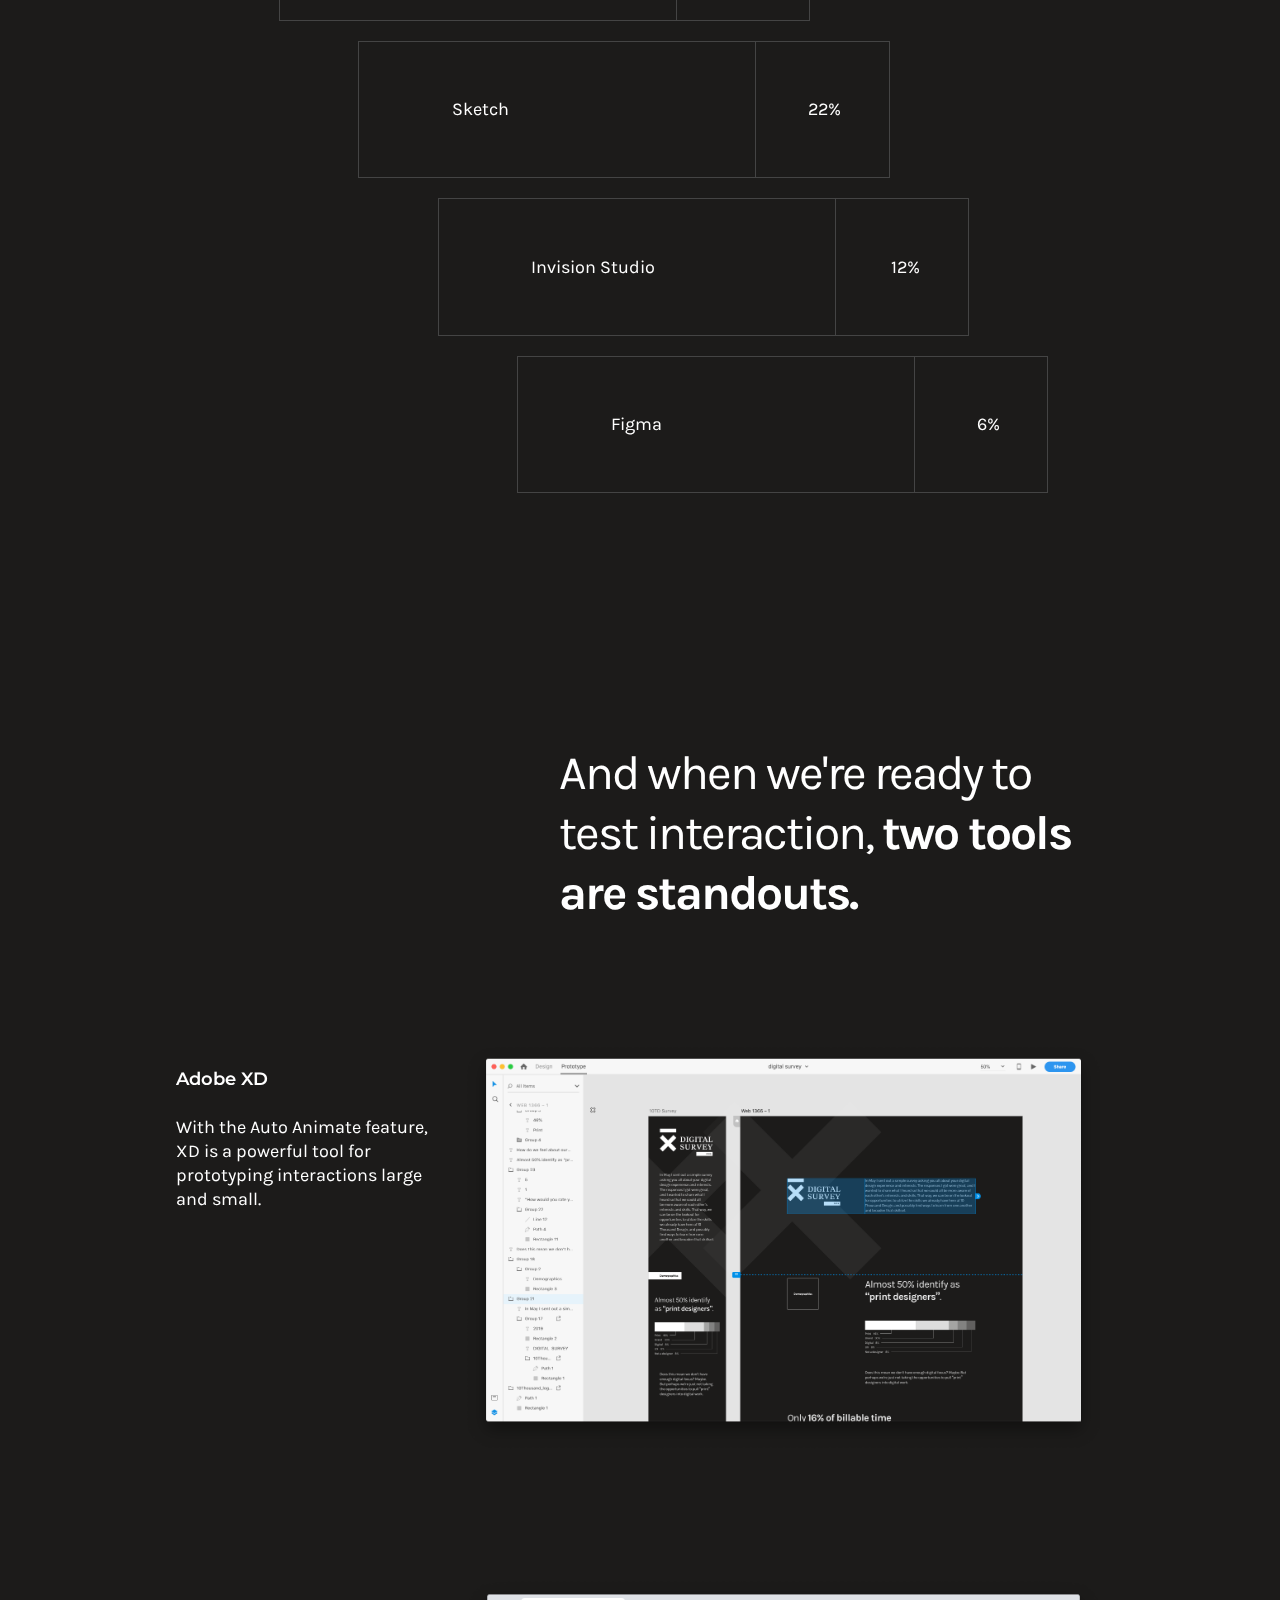
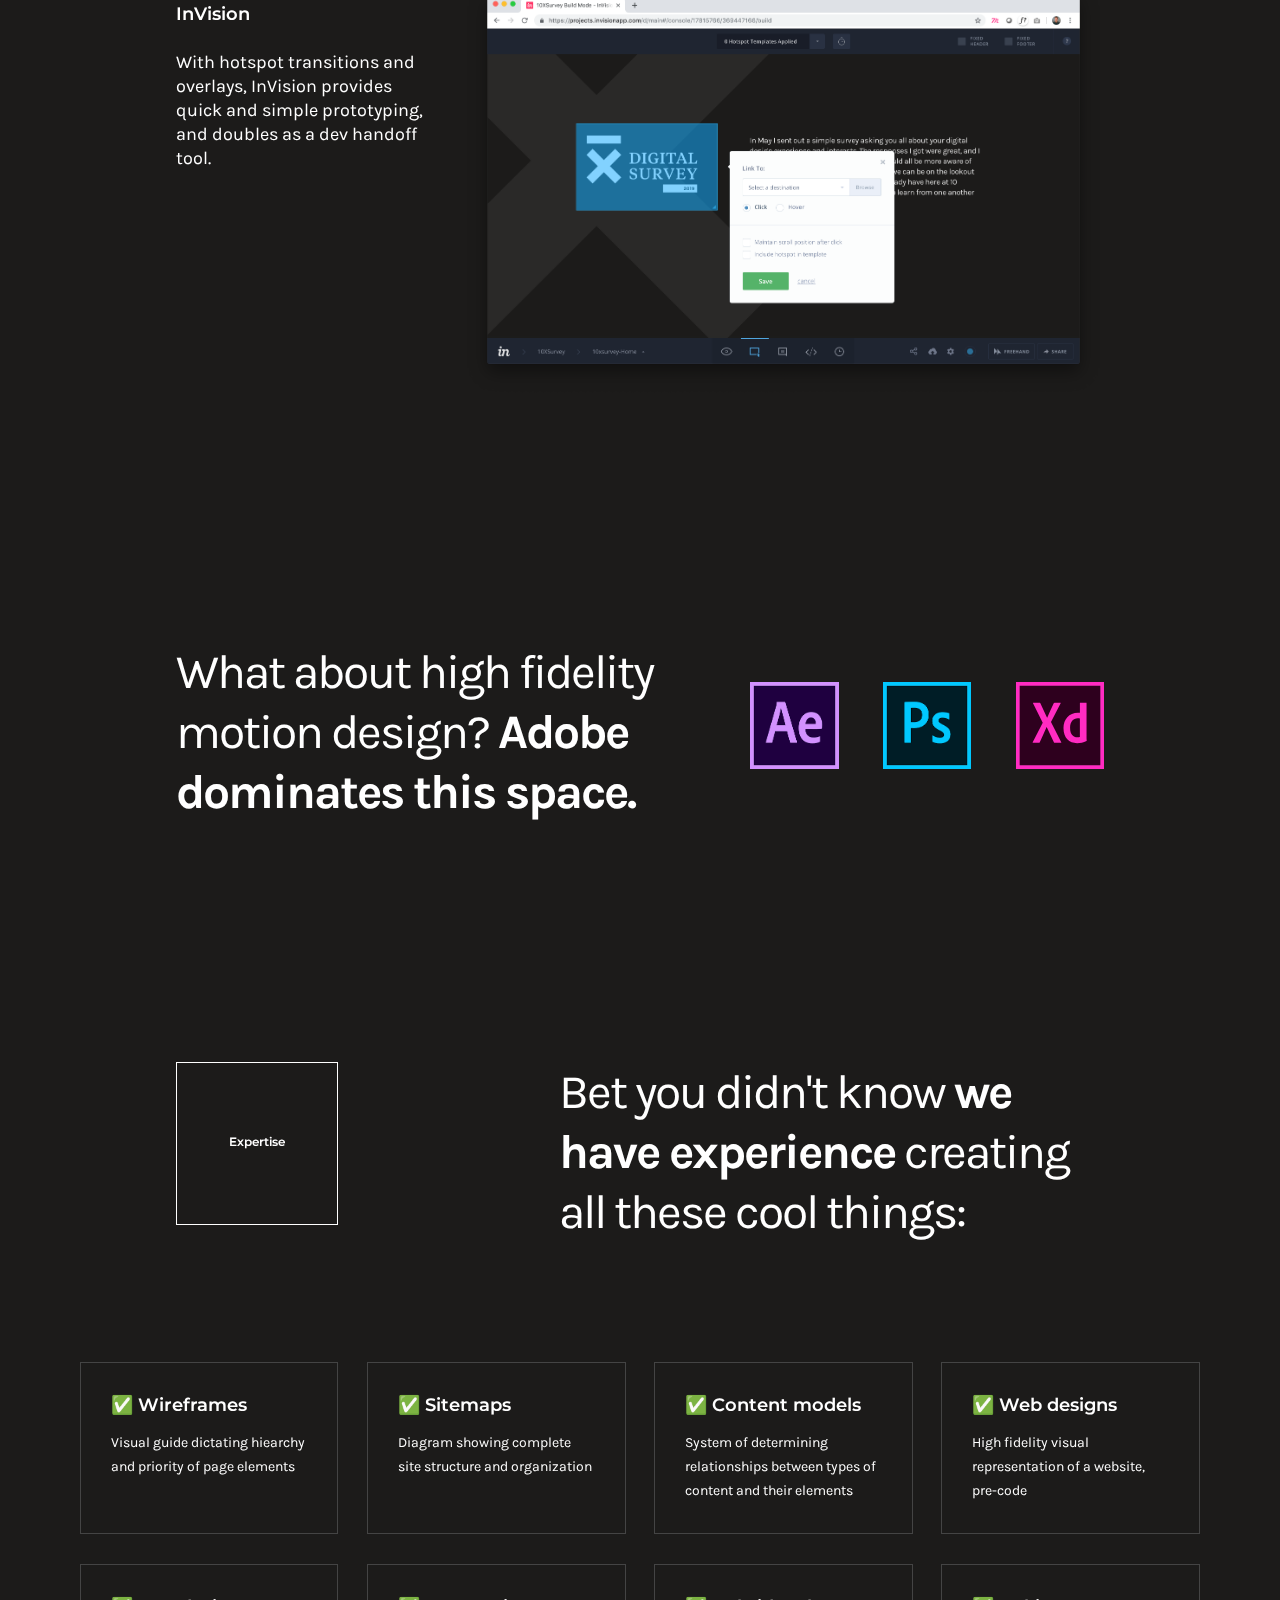
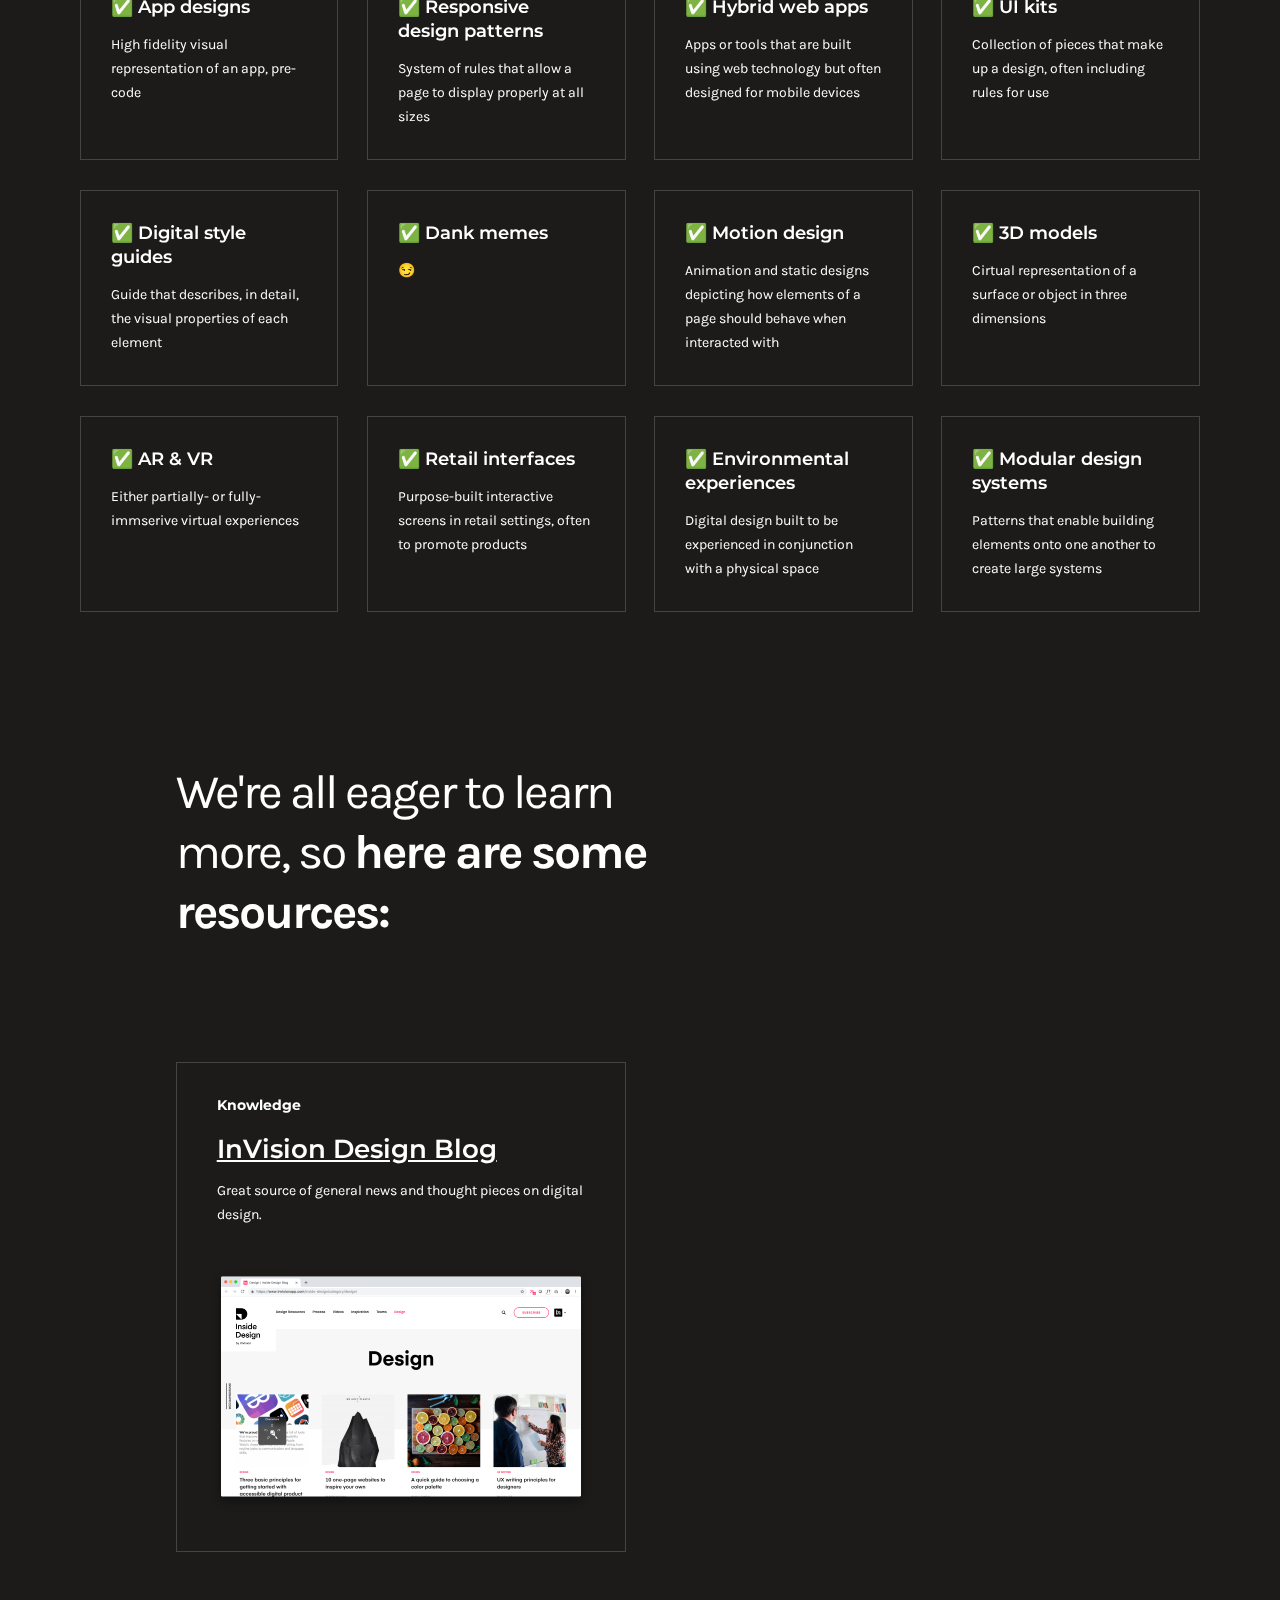
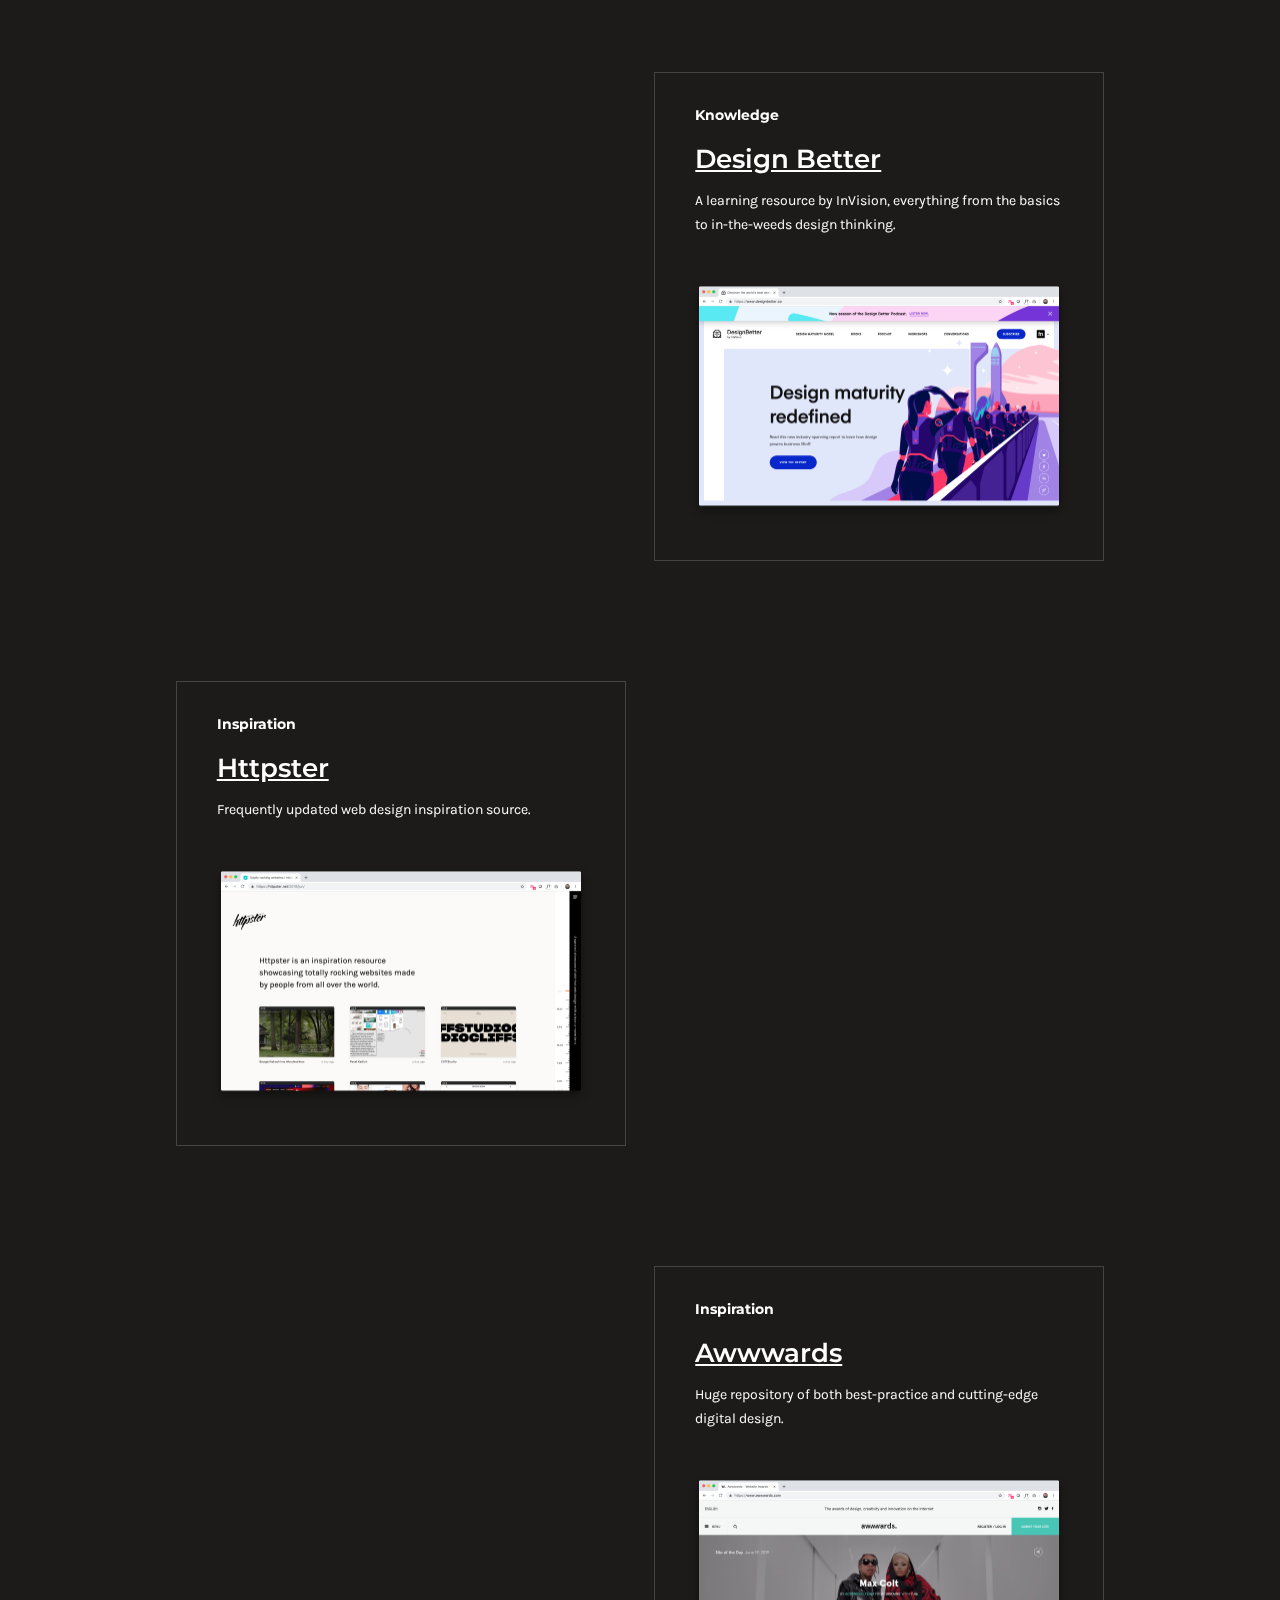
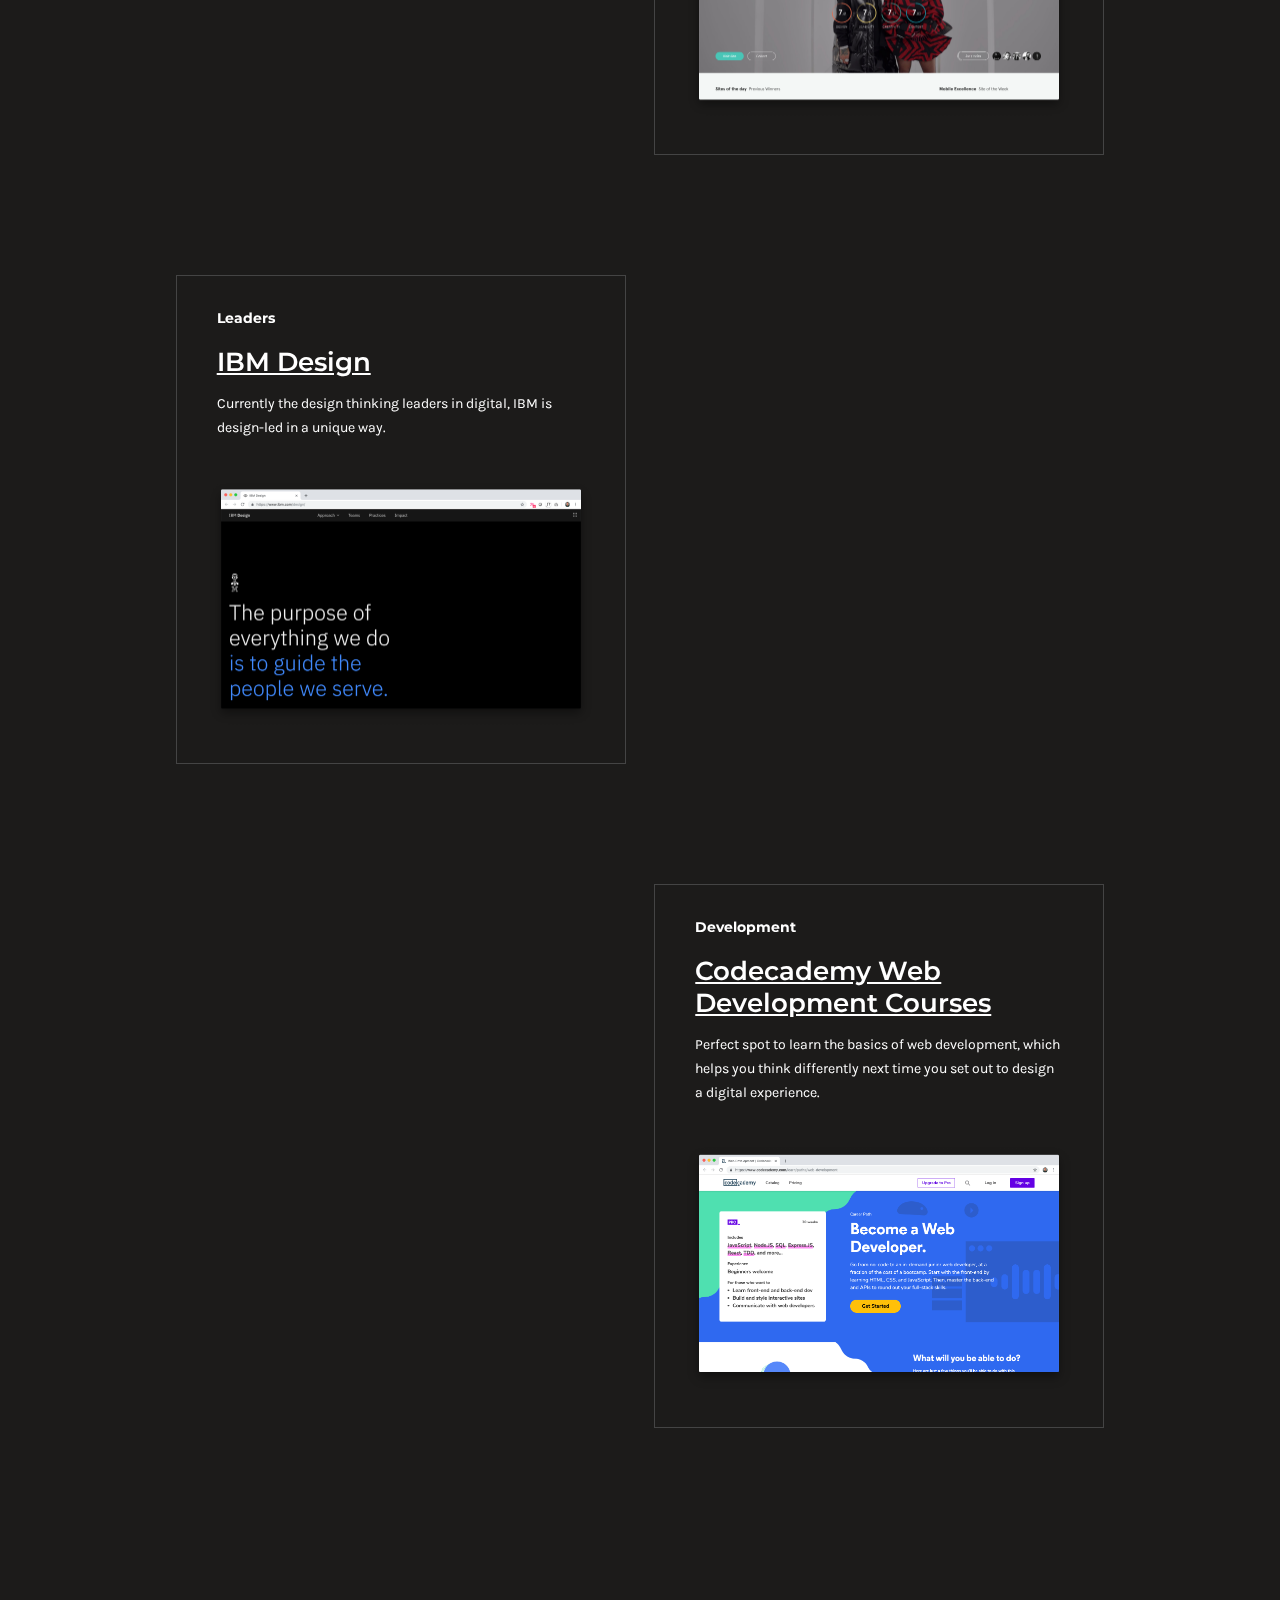
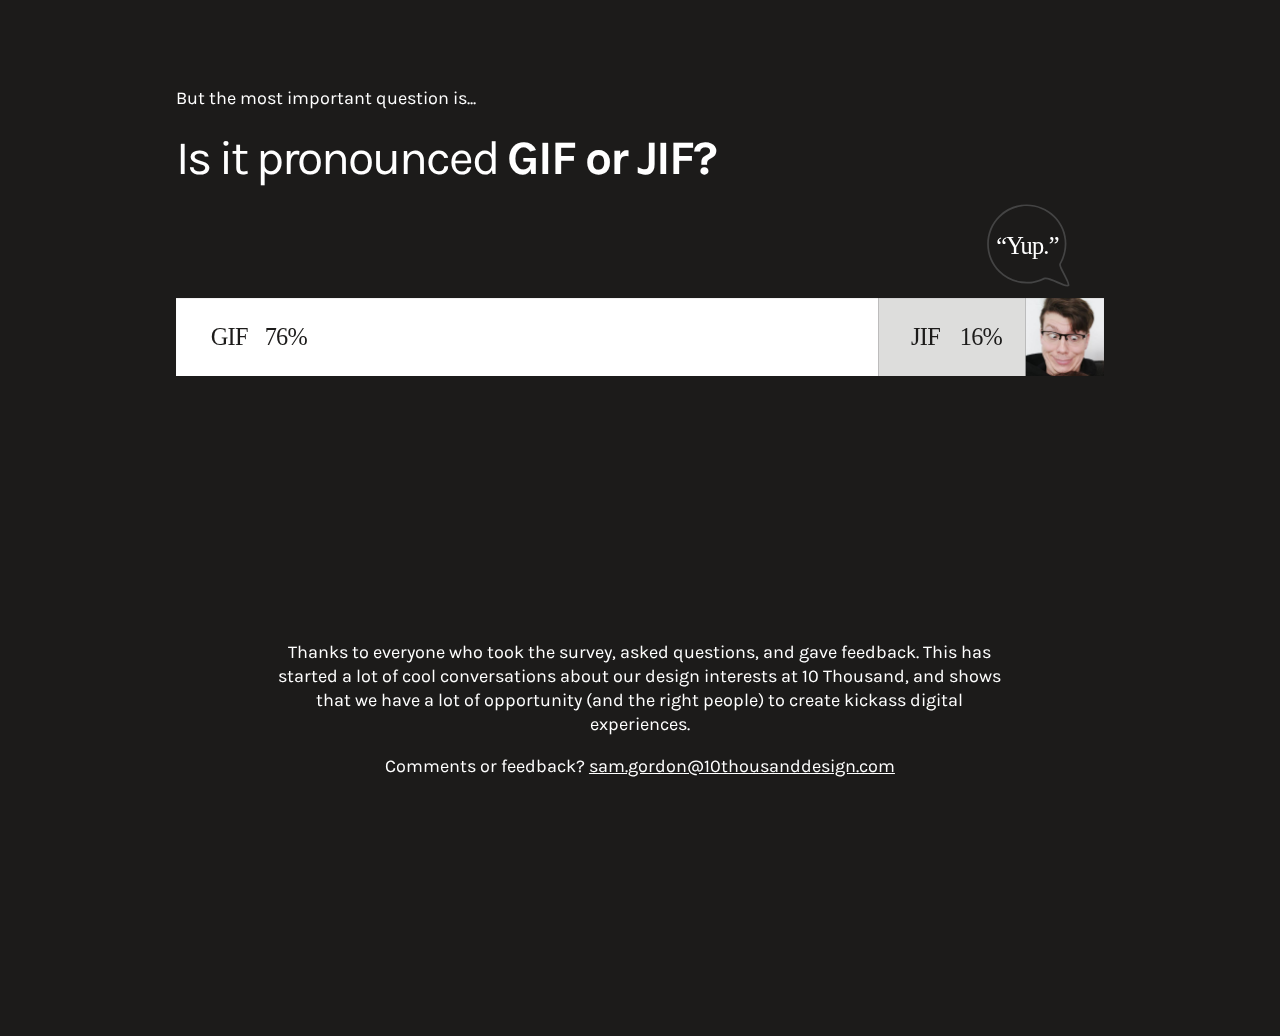
==== commit db81805d: "last sections, footer" ====
--- a/index.html
+++ b/index.html
@@ -9,7 +9,7 @@
     <link rel="stylesheet" href="balooCSS/baloo.css">
     <link href="https://fonts.googleapis.com/css?family=Karla:400,700&display=swap" rel="stylesheet">
     <link href="https://fonts.googleapis.com/css?family=Montserrat:300,400,600&display=swap" rel="stylesheet">
-    <title>10 Thousand Design Digtial Survey 2019</title>
+    <title>10 Thousand Design Digital Survey 2019</title>
 </head>
 
 <body>
@@ -214,7 +214,97 @@
                     <p>Patterns that enable building elements onto one another to create large systems</p>
                 </div>
             </div>
-        </section>
-
+            <div class="row">
+                <div class="six columns offset-one">
+                    <h3 class="stat">We're all eager to learn more, so <strong>here are some resources:</strong></h3>
+                </div>
+            </div>
+            <div class="row">
+                <div class="five columns offset-one bigcard">
+                    <div class="content">
+                        <p class="smalltype">Knowledge</p>
+                        <h4><a target="_blank" href="https://www.invisionapp.com/inside-design/category/design/">InVision Design Blog</a></h4>
+                        <p>Great source of general news and thought pieces on digital design.</p>
+                    </div>
+                    <img src="assets/invisionblog.png">
+                </div>
+            </div>
+            <div class="row">
+                <div class="five columns offset-six bigcard">
+                    <div class="content">
+                        <p class="smalltype">Knowledge</p>
+                        <h4><a target="_blank" href="https://www.designbetter.co/">Design Better</a></h4>
+                        <p>A learning resource by InVision, everything from the basics to in-the-weeds design thinking.</p>
+                    </div>
+                    <img src="assets/designbetter.png">
+                </div>
+            </div>
+            <div class="row">
+                <div class="five columns offset-one bigcard">
+                    <div class="content">
+                        <p class="smalltype">Inspiration</p>
+                        <h4><a target="_blank" href="https://httpster.net/">Httpster</a></h4>
+                        <p>Frequently updated web design inspiration source.</p>
+                    </div>
+                    <img src="assets/httpster.png">
+                </div>
+            </div>
+            <div class="row">
+                <div class="five columns offset-six bigcard">
+                    <div class="content">
+                        <p class="smalltype">Inspiration</p>
+                        <h4><a target="_blank" href="https://awwwards.com">Awwwards</a></h4>
+                        <p>Huge repository of both best-practice and cutting-edge digital design.</p>
+                    </div>
+                    <img src="assets/awwwards.png">
+                </div>
+            </div>
+            <div class="row">
+                <div class="five columns offset-one bigcard">
+                    <div class="content">
+                        <p class="smalltype">Leaders</p>
+                        <h4><a target="_blank" href="https://www.ibm.com/design/">IBM Design</a></h4>
+                        <p>Currently the design thinking leaders in digital, IBM is design-led in a unique way.</p>
+                    </div>
+                    <img src="assets/ibm.png">
+                </div>
+            </div>
+            <div class="row">
+                <div class="five columns offset-six bigcard">
+                    <div class="content">
+                        <p class="smalltype">Development</p>
+                        <h4><a target="_blank" href="https://www.codecademy.com/learn/paths/web-development">Codecademy Web Development Courses</a></h4>
+                        <p>Perfect spot to learn the basics of web development, which helps you think differently next time you set out to design a digital experience.</p>
+                    </div>
+                    <img src="assets/codecademy.png">
+                </div>
+            </div>
+        </section>
+
+        <section>
+            <div class="row" style="margin-bottom:0;">
+                <div class="six columns offset-one">
+                    <p>But the most important question is...</p>
+                    <h3 class="stat">Is it pronounced <strong>GIF or JIF?</strong></h3>
+                </div>
+            </div>
+            <div class="row" style="margin-top:0;">
+                <div class="ten columns offset-one">
+                    <picture>
+                        <source srcset="assets/giforjif-mobile.svg" media="(max-width: 800px)">
+                        <source srcset="assets/giforjif.svg" media="(min-width: 801px)">
+                        <img src="assets/giforjif.svg">
+                    </picture>
+                </div>
+            </div>
+        </section>
+        <section>
+            <div class="row">
+                <div class="eight columns offset-two center">
+                    <p>Thanks to everyone who took the survey, asked questions, and gave feedback. This has started a lot of cool conversations about our design interests at 10 Thousand, and shows that we have a lot of opportunity (and the right people) to create kickass digital experiences.</p>
+                    <p>Comments or feedback? <a style="color: #fff;" href="mailto:sam.gordon@10thousanddesign.com">sam.gordon@10thousanddesign.com</a></p>
+                </div>
+            </div>
+        </section>
     </div>
 </body></html>
--- a/scss/styles.css
+++ b/scss/styles.css
@@ -10,46 +10,49 @@
 /* line 10, /Users/gordon/OneDrive - Colle McVoy/0_CLIENTS/10TD/Digital Survey 2019/10tddigitalsurvey/scss/styles.scss */
 .background-x {
   position: fixed;
-  top: -180px;
-  left: -240px;
+  top: -100px;
+  left: -200px;
   opacity: 0.05;
   z-index: -1000;
-  width: 80%; }
+  width: 100%; }
   @media (max-width: 800px) {
     /* line 10, /Users/gordon/OneDrive - Colle McVoy/0_CLIENTS/10TD/Digital Survey 2019/10tddigitalsurvey/scss/styles.scss */
     .background-x {
-      top: 80px;
-      left: -40px;
-      width: 100%; } }
-
-/* line 24, /Users/gordon/OneDrive - Colle McVoy/0_CLIENTS/10TD/Digital Survey 2019/10tddigitalsurvey/scss/styles.scss */
+      left: -100px;
+      top: -50px; } }
+
+/* line 23, /Users/gordon/OneDrive - Colle McVoy/0_CLIENTS/10TD/Digital Survey 2019/10tddigitalsurvey/scss/styles.scss */
 img {
   width: 100%; }
 
-/* line 28, /Users/gordon/OneDrive - Colle McVoy/0_CLIENTS/10TD/Digital Survey 2019/10tddigitalsurvey/scss/styles.scss */
+/* line 27, /Users/gordon/OneDrive - Colle McVoy/0_CLIENTS/10TD/Digital Survey 2019/10tddigitalsurvey/scss/styles.scss */
 .row {
   margin: 120px auto; }
 
-/* line 32, /Users/gordon/OneDrive - Colle McVoy/0_CLIENTS/10TD/Digital Survey 2019/10tddigitalsurvey/scss/styles.scss */
+/* line 31, /Users/gordon/OneDrive - Colle McVoy/0_CLIENTS/10TD/Digital Survey 2019/10tddigitalsurvey/scss/styles.scss */
 section {
   margin: 240px auto; }
 
-/* line 36, /Users/gordon/OneDrive - Colle McVoy/0_CLIENTS/10TD/Digital Survey 2019/10tddigitalsurvey/scss/styles.scss */
+/* line 35, /Users/gordon/OneDrive - Colle McVoy/0_CLIENTS/10TD/Digital Survey 2019/10tddigitalsurvey/scss/styles.scss */
 .center {
   text-align: center; }
 
-/* line 40, /Users/gordon/OneDrive - Colle McVoy/0_CLIENTS/10TD/Digital Survey 2019/10tddigitalsurvey/scss/styles.scss */
+/* line 39, /Users/gordon/OneDrive - Colle McVoy/0_CLIENTS/10TD/Digital Survey 2019/10tddigitalsurvey/scss/styles.scss */
 .header {
   margin: 300px auto; }
   @media (max-width: 800px) {
-    /* line 40, /Users/gordon/OneDrive - Colle McVoy/0_CLIENTS/10TD/Digital Survey 2019/10tddigitalsurvey/scss/styles.scss */
+    /* line 39, /Users/gordon/OneDrive - Colle McVoy/0_CLIENTS/10TD/Digital Survey 2019/10tddigitalsurvey/scss/styles.scss */
     .header {
       margin: 120px auto; } }
-  /* line 45, /Users/gordon/OneDrive - Colle McVoy/0_CLIENTS/10TD/Digital Survey 2019/10tddigitalsurvey/scss/styles.scss */
+  /* line 44, /Users/gordon/OneDrive - Colle McVoy/0_CLIENTS/10TD/Digital Survey 2019/10tddigitalsurvey/scss/styles.scss */
   .header img {
-    width: 70%; }
-
-/* line 50, /Users/gordon/OneDrive - Colle McVoy/0_CLIENTS/10TD/Digital Survey 2019/10tddigitalsurvey/scss/styles.scss */
+    width: 100%; }
+    @media (max-width: 800px) {
+      /* line 44, /Users/gordon/OneDrive - Colle McVoy/0_CLIENTS/10TD/Digital Survey 2019/10tddigitalsurvey/scss/styles.scss */
+      .header img {
+        width: 70%; } }
+
+/* line 52, /Users/gordon/OneDrive - Colle McVoy/0_CLIENTS/10TD/Digital Survey 2019/10tddigitalsurvey/scss/styles.scss */
 h1,
 h2,
 h3,
@@ -59,57 +62,57 @@
   font-family: 'Montserrat', sans-serif;
   font-weight: 600; }
 
-/* line 60, /Users/gordon/OneDrive - Colle McVoy/0_CLIENTS/10TD/Digital Survey 2019/10tddigitalsurvey/scss/styles.scss */
+/* line 62, /Users/gordon/OneDrive - Colle McVoy/0_CLIENTS/10TD/Digital Survey 2019/10tddigitalsurvey/scss/styles.scss */
 h2 {
   font-size: 0.75rem; }
 
-/* line 64, /Users/gordon/OneDrive - Colle McVoy/0_CLIENTS/10TD/Digital Survey 2019/10tddigitalsurvey/scss/styles.scss */
+/* line 66, /Users/gordon/OneDrive - Colle McVoy/0_CLIENTS/10TD/Digital Survey 2019/10tddigitalsurvey/scss/styles.scss */
 h3 {
   font-size: 1.8rem;
   line-height: 2.2rem;
   font-weight: 300; }
 
-/* line 70, /Users/gordon/OneDrive - Colle McVoy/0_CLIENTS/10TD/Digital Survey 2019/10tddigitalsurvey/scss/styles.scss */
+/* line 72, /Users/gordon/OneDrive - Colle McVoy/0_CLIENTS/10TD/Digital Survey 2019/10tddigitalsurvey/scss/styles.scss */
 .linklist {
   list-style: none;
   margin: 0;
   padding: 0; }
-  /* line 75, /Users/gordon/OneDrive - Colle McVoy/0_CLIENTS/10TD/Digital Survey 2019/10tddigitalsurvey/scss/styles.scss */
+  /* line 77, /Users/gordon/OneDrive - Colle McVoy/0_CLIENTS/10TD/Digital Survey 2019/10tddigitalsurvey/scss/styles.scss */
   .linklist li {
     padding: 0;
     margin: 40px auto;
     vertical-align: middle; }
-    /* line 80, /Users/gordon/OneDrive - Colle McVoy/0_CLIENTS/10TD/Digital Survey 2019/10tddigitalsurvey/scss/styles.scss */
+    /* line 82, /Users/gordon/OneDrive - Colle McVoy/0_CLIENTS/10TD/Digital Survey 2019/10tddigitalsurvey/scss/styles.scss */
     .linklist li a {
       color: white;
       text-decoration: none; }
-      /* line 84, /Users/gordon/OneDrive - Colle McVoy/0_CLIENTS/10TD/Digital Survey 2019/10tddigitalsurvey/scss/styles.scss */
+      /* line 86, /Users/gordon/OneDrive - Colle McVoy/0_CLIENTS/10TD/Digital Survey 2019/10tddigitalsurvey/scss/styles.scss */
       .linklist li a img {
         padding-right: 16px;
         height: 30px;
         width: auto;
         vertical-align: middle; }
-      /* line 91, /Users/gordon/OneDrive - Colle McVoy/0_CLIENTS/10TD/Digital Survey 2019/10tddigitalsurvey/scss/styles.scss */
+      /* line 93, /Users/gordon/OneDrive - Colle McVoy/0_CLIENTS/10TD/Digital Survey 2019/10tddigitalsurvey/scss/styles.scss */
       .linklist li a span {
         margin-left: 16px;
         transition: all 0.25s;
         opacity: 0.5; }
-      /* line 98, /Users/gordon/OneDrive - Colle McVoy/0_CLIENTS/10TD/Digital Survey 2019/10tddigitalsurvey/scss/styles.scss */
+      /* line 100, /Users/gordon/OneDrive - Colle McVoy/0_CLIENTS/10TD/Digital Survey 2019/10tddigitalsurvey/scss/styles.scss */
       .linklist li a:hover span {
         margin-left: 30px;
         opacity: 1; }
 
-/* line 107, /Users/gordon/OneDrive - Colle McVoy/0_CLIENTS/10TD/Digital Survey 2019/10tddigitalsurvey/scss/styles.scss */
+/* line 109, /Users/gordon/OneDrive - Colle McVoy/0_CLIENTS/10TD/Digital Survey 2019/10tddigitalsurvey/scss/styles.scss */
 .section-head {
   position: relative;
   border: 1px solid white; }
-  /* line 111, /Users/gordon/OneDrive - Colle McVoy/0_CLIENTS/10TD/Digital Survey 2019/10tddigitalsurvey/scss/styles.scss */
+  /* line 113, /Users/gordon/OneDrive - Colle McVoy/0_CLIENTS/10TD/Digital Survey 2019/10tddigitalsurvey/scss/styles.scss */
   .section-head:after {
     content: '';
     display: block;
     width: 80%;
     padding-bottom: 100%; }
-  /* line 118, /Users/gordon/OneDrive - Colle McVoy/0_CLIENTS/10TD/Digital Survey 2019/10tddigitalsurvey/scss/styles.scss */
+  /* line 120, /Users/gordon/OneDrive - Colle McVoy/0_CLIENTS/10TD/Digital Survey 2019/10tddigitalsurvey/scss/styles.scss */
   .section-head h2 {
     position: absolute;
     width: 100%;
@@ -117,12 +120,12 @@
     top: 50%;
     transform: translateY(-100%); }
   @media (max-width: 800px) {
-    /* line 107, /Users/gordon/OneDrive - Colle McVoy/0_CLIENTS/10TD/Digital Survey 2019/10tddigitalsurvey/scss/styles.scss */
+    /* line 109, /Users/gordon/OneDrive - Colle McVoy/0_CLIENTS/10TD/Digital Survey 2019/10tddigitalsurvey/scss/styles.scss */
     .section-head {
       max-width: 160px;
       margin-bottom: 80px; } }
 
-/* line 132, /Users/gordon/OneDrive - Colle McVoy/0_CLIENTS/10TD/Digital Survey 2019/10tddigitalsurvey/scss/styles.scss */
+/* line 134, /Users/gordon/OneDrive - Colle McVoy/0_CLIENTS/10TD/Digital Survey 2019/10tddigitalsurvey/scss/styles.scss */
 .stat {
   margin: 0;
   font-family: 'Karla';
@@ -131,22 +134,22 @@
   line-height: 3.75rem;
   letter-spacing: -2px; }
   @media (max-width: 800px) {
-    /* line 132, /Users/gordon/OneDrive - Colle McVoy/0_CLIENTS/10TD/Digital Survey 2019/10tddigitalsurvey/scss/styles.scss */
+    /* line 134, /Users/gordon/OneDrive - Colle McVoy/0_CLIENTS/10TD/Digital Survey 2019/10tddigitalsurvey/scss/styles.scss */
     .stat {
       font-size: 2.25rem;
       line-height: 2.75rem;
       letter-spacing: -1px; } }
 
-/* line 146, /Users/gordon/OneDrive - Colle McVoy/0_CLIENTS/10TD/Digital Survey 2019/10tddigitalsurvey/scss/styles.scss */
+/* line 148, /Users/gordon/OneDrive - Colle McVoy/0_CLIENTS/10TD/Digital Survey 2019/10tddigitalsurvey/scss/styles.scss */
 .chart {
   display: block;
   width: 100%;
   margin: 80px auto; }
-  /* line 151, /Users/gordon/OneDrive - Colle McVoy/0_CLIENTS/10TD/Digital Survey 2019/10tddigitalsurvey/scss/styles.scss */
+  /* line 153, /Users/gordon/OneDrive - Colle McVoy/0_CLIENTS/10TD/Digital Survey 2019/10tddigitalsurvey/scss/styles.scss */
   .chart img {
     width: 100%; }
 
-/* line 156, /Users/gordon/OneDrive - Colle McVoy/0_CLIENTS/10TD/Digital Survey 2019/10tddigitalsurvey/scss/styles.scss */
+/* line 158, /Users/gordon/OneDrive - Colle McVoy/0_CLIENTS/10TD/Digital Survey 2019/10tddigitalsurvey/scss/styles.scss */
 .skillset {
   list-style: none;
   margin: 80px auto;
@@ -154,38 +157,38 @@
   display: flex;
   justify-content: space-around; }
   @media (max-width: 400px) {
-    /* line 156, /Users/gordon/OneDrive - Colle McVoy/0_CLIENTS/10TD/Digital Survey 2019/10tddigitalsurvey/scss/styles.scss */
+    /* line 158, /Users/gordon/OneDrive - Colle McVoy/0_CLIENTS/10TD/Digital Survey 2019/10tddigitalsurvey/scss/styles.scss */
     .skillset {
       flex-direction: column;
       margin: 40px auto; } }
-  /* line 168, /Users/gordon/OneDrive - Colle McVoy/0_CLIENTS/10TD/Digital Survey 2019/10tddigitalsurvey/scss/styles.scss */
+  /* line 170, /Users/gordon/OneDrive - Colle McVoy/0_CLIENTS/10TD/Digital Survey 2019/10tddigitalsurvey/scss/styles.scss */
   .skillset li {
     display: inline;
     list-style: none;
     flex-basis: 30%;
     margin: 0; }
-    /* line 174, /Users/gordon/OneDrive - Colle McVoy/0_CLIENTS/10TD/Digital Survey 2019/10tddigitalsurvey/scss/styles.scss */
+    /* line 176, /Users/gordon/OneDrive - Colle McVoy/0_CLIENTS/10TD/Digital Survey 2019/10tddigitalsurvey/scss/styles.scss */
     .skillset li .skillicon {
       display: block;
       font-size: 4rem;
       line-height: 6rem; }
     @media (max-width: 400px) {
-      /* line 168, /Users/gordon/OneDrive - Colle McVoy/0_CLIENTS/10TD/Digital Survey 2019/10tddigitalsurvey/scss/styles.scss */
+      /* line 170, /Users/gordon/OneDrive - Colle McVoy/0_CLIENTS/10TD/Digital Survey 2019/10tddigitalsurvey/scss/styles.scss */
       .skillset li {
         margin: 40px auto; } }
 
-/* line 186, /Users/gordon/OneDrive - Colle McVoy/0_CLIENTS/10TD/Digital Survey 2019/10tddigitalsurvey/scss/styles.scss */
+/* line 188, /Users/gordon/OneDrive - Colle McVoy/0_CLIENTS/10TD/Digital Survey 2019/10tddigitalsurvey/scss/styles.scss */
 .layoutgrid {
   margin: 80px auto;
   width: 100%; }
-  /* line 190, /Users/gordon/OneDrive - Colle McVoy/0_CLIENTS/10TD/Digital Survey 2019/10tddigitalsurvey/scss/styles.scss */
+  /* line 192, /Users/gordon/OneDrive - Colle McVoy/0_CLIENTS/10TD/Digital Survey 2019/10tddigitalsurvey/scss/styles.scss */
   .layoutgrid .layoutgrid-row {
     padding: 6% 10%;
     border: 1px solid #444;
     text-align: left;
     position: relative;
     margin: 10px auto; }
-    /* line 197, /Users/gordon/OneDrive - Colle McVoy/0_CLIENTS/10TD/Digital Survey 2019/10tddigitalsurvey/scss/styles.scss */
+    /* line 199, /Users/gordon/OneDrive - Colle McVoy/0_CLIENTS/10TD/Digital Survey 2019/10tddigitalsurvey/scss/styles.scss */
     .layoutgrid .layoutgrid-row:after {
       content: '';
       position: absolute;
@@ -194,7 +197,7 @@
       border-left: 1px solid #444;
       width: 25%;
       height: 100%; }
-    /* line 207, /Users/gordon/OneDrive - Colle McVoy/0_CLIENTS/10TD/Digital Survey 2019/10tddigitalsurvey/scss/styles.scss */
+    /* line 209, /Users/gordon/OneDrive - Colle McVoy/0_CLIENTS/10TD/Digital Survey 2019/10tddigitalsurvey/scss/styles.scss */
     .layoutgrid .layoutgrid-row span {
       right: 0;
       display: block;
@@ -203,35 +206,63 @@
       transform: translateY(-50%);
       right: 9%; }
 
-/* line 218, /Users/gordon/OneDrive - Colle McVoy/0_CLIENTS/10TD/Digital Survey 2019/10tddigitalsurvey/scss/styles.scss */
+/* line 220, /Users/gordon/OneDrive - Colle McVoy/0_CLIENTS/10TD/Digital Survey 2019/10tddigitalsurvey/scss/styles.scss */
 .adobelogos {
   list-style: none;
   margin: 40px 0;
   padding: 0;
   display: flex;
   justify-content: space-between; }
-  /* line 225, /Users/gordon/OneDrive - Colle McVoy/0_CLIENTS/10TD/Digital Survey 2019/10tddigitalsurvey/scss/styles.scss */
+  /* line 227, /Users/gordon/OneDrive - Colle McVoy/0_CLIENTS/10TD/Digital Survey 2019/10tddigitalsurvey/scss/styles.scss */
   .adobelogos li {
     display: inline-block;
     width: 25%; }
 
-/* line 231, /Users/gordon/OneDrive - Colle McVoy/0_CLIENTS/10TD/Digital Survey 2019/10tddigitalsurvey/scss/styles.scss */
+/* line 233, /Users/gordon/OneDrive - Colle McVoy/0_CLIENTS/10TD/Digital Survey 2019/10tddigitalsurvey/scss/styles.scss */
 .cards {
   display: flex;
   flex-wrap: wrap; }
-  /* line 235, /Users/gordon/OneDrive - Colle McVoy/0_CLIENTS/10TD/Digital Survey 2019/10tddigitalsurvey/scss/styles.scss */
+  /* line 237, /Users/gordon/OneDrive - Colle McVoy/0_CLIENTS/10TD/Digital Survey 2019/10tddigitalsurvey/scss/styles.scss */
   .cards .card {
     align-self: stretch;
     padding: 30px;
     margin-bottom: 30px;
     border: 1px solid #444; }
-    /* line 241, /Users/gordon/OneDrive - Colle McVoy/0_CLIENTS/10TD/Digital Survey 2019/10tddigitalsurvey/scss/styles.scss */
+    /* line 243, /Users/gordon/OneDrive - Colle McVoy/0_CLIENTS/10TD/Digital Survey 2019/10tddigitalsurvey/scss/styles.scss */
     .cards .card h4 {
       margin-top: 0;
       margin-bottom: 0; }
-    /* line 246, /Users/gordon/OneDrive - Colle McVoy/0_CLIENTS/10TD/Digital Survey 2019/10tddigitalsurvey/scss/styles.scss */
+    /* line 248, /Users/gordon/OneDrive - Colle McVoy/0_CLIENTS/10TD/Digital Survey 2019/10tddigitalsurvey/scss/styles.scss */
     .cards .card p {
       margin-bottom: 0;
       font-size: 0.875rem; }
 
+/* line 254, /Users/gordon/OneDrive - Colle McVoy/0_CLIENTS/10TD/Digital Survey 2019/10tddigitalsurvey/scss/styles.scss */
+.bigcard {
+  padding: 30px;
+  border: 1px solid #444; }
+  /* line 257, /Users/gordon/OneDrive - Colle McVoy/0_CLIENTS/10TD/Digital Survey 2019/10tddigitalsurvey/scss/styles.scss */
+  .bigcard a {
+    color: #fff; }
+  /* line 260, /Users/gordon/OneDrive - Colle McVoy/0_CLIENTS/10TD/Digital Survey 2019/10tddigitalsurvey/scss/styles.scss */
+  .bigcard h4 {
+    margin-top: 1rem;
+    margin-bottom: 0;
+    font-size: 1.625rem;
+    line-height: 2rem; }
+  /* line 267, /Users/gordon/OneDrive - Colle McVoy/0_CLIENTS/10TD/Digital Survey 2019/10tddigitalsurvey/scss/styles.scss */
+  .bigcard p {
+    margin-bottom: 0;
+    font-size: 0.875rem; }
+  /* line 271, /Users/gordon/OneDrive - Colle McVoy/0_CLIENTS/10TD/Digital Survey 2019/10tddigitalsurvey/scss/styles.scss */
+  .bigcard .content {
+    padding: 0 10px 40px 10px; }
+
+/* line 275, /Users/gordon/OneDrive - Colle McVoy/0_CLIENTS/10TD/Digital Survey 2019/10tddigitalsurvey/scss/styles.scss */
+.smalltype {
+  margin-top: 0;
+  font-size: 0.75rem;
+  font-family: 'Montserrat', sans-serif;
+  font-weight: 700; }
+
 /*# sourceMappingURL=styles.css.map */
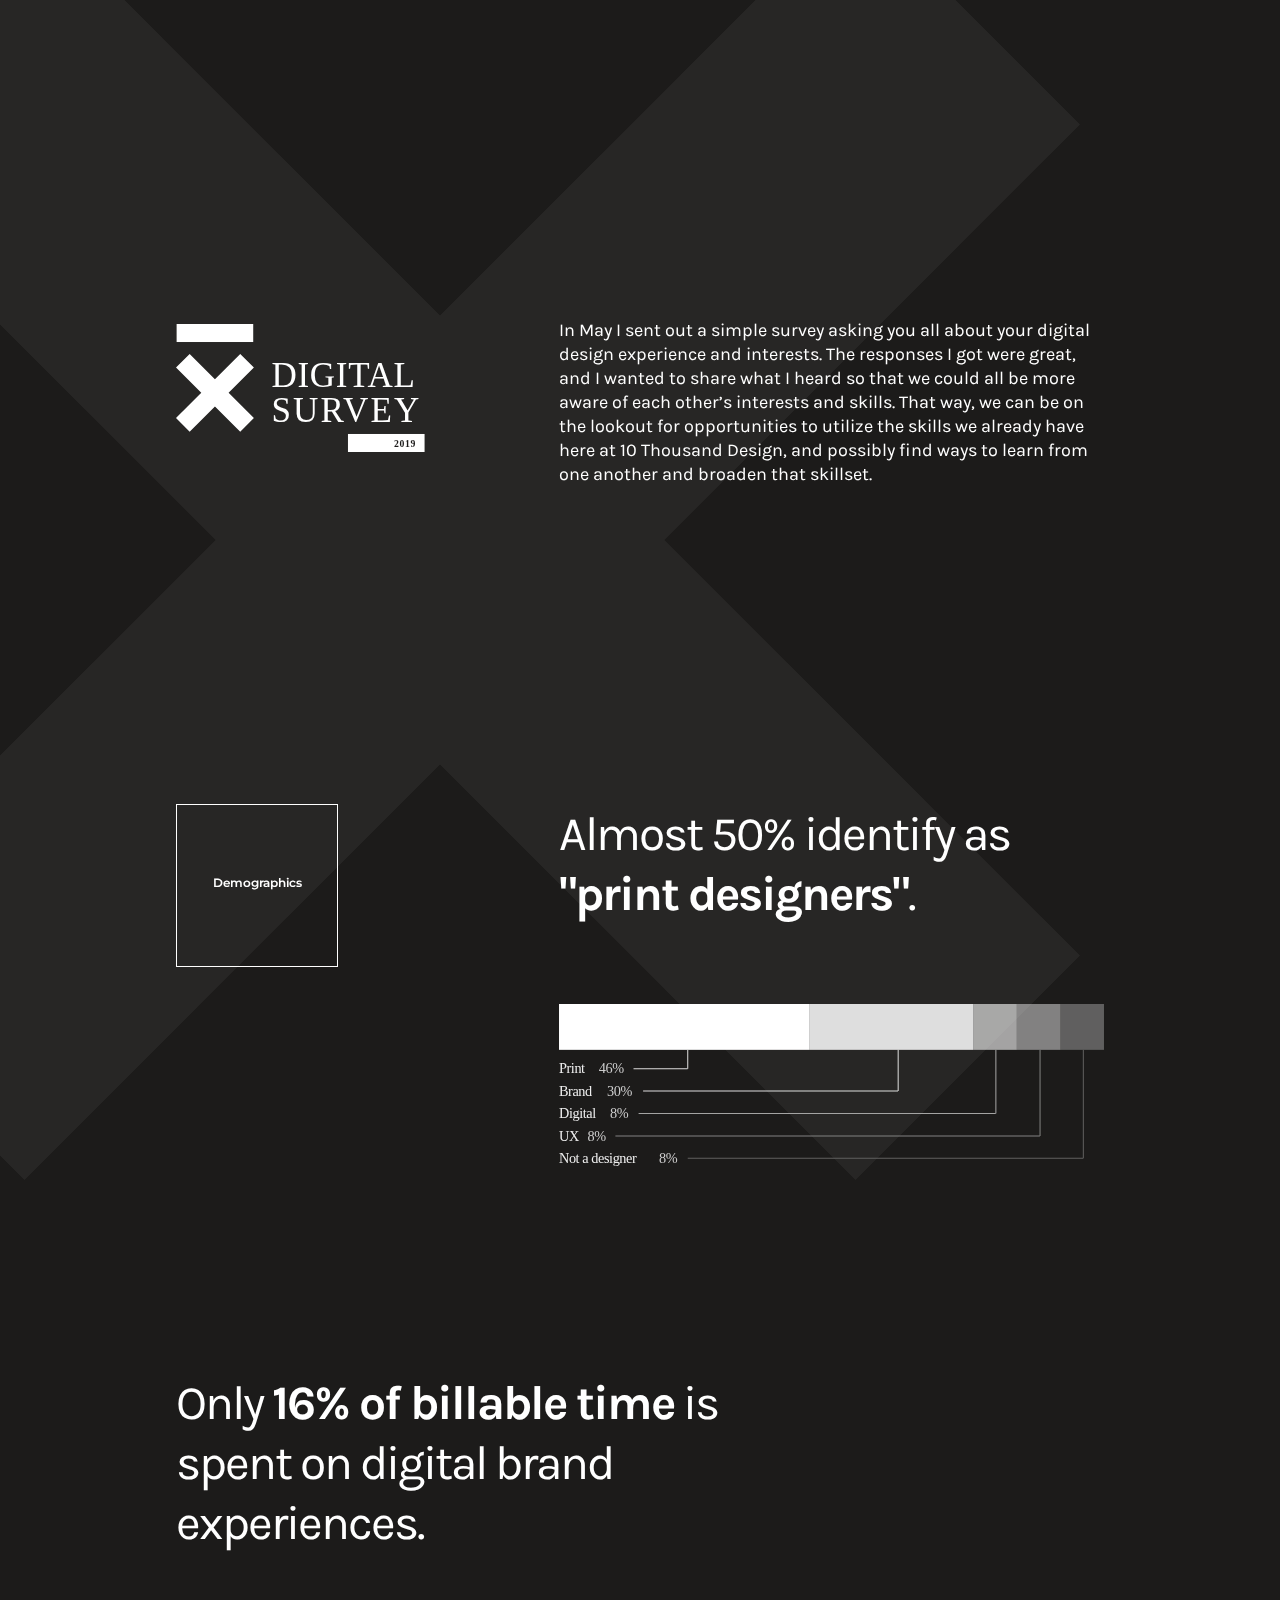
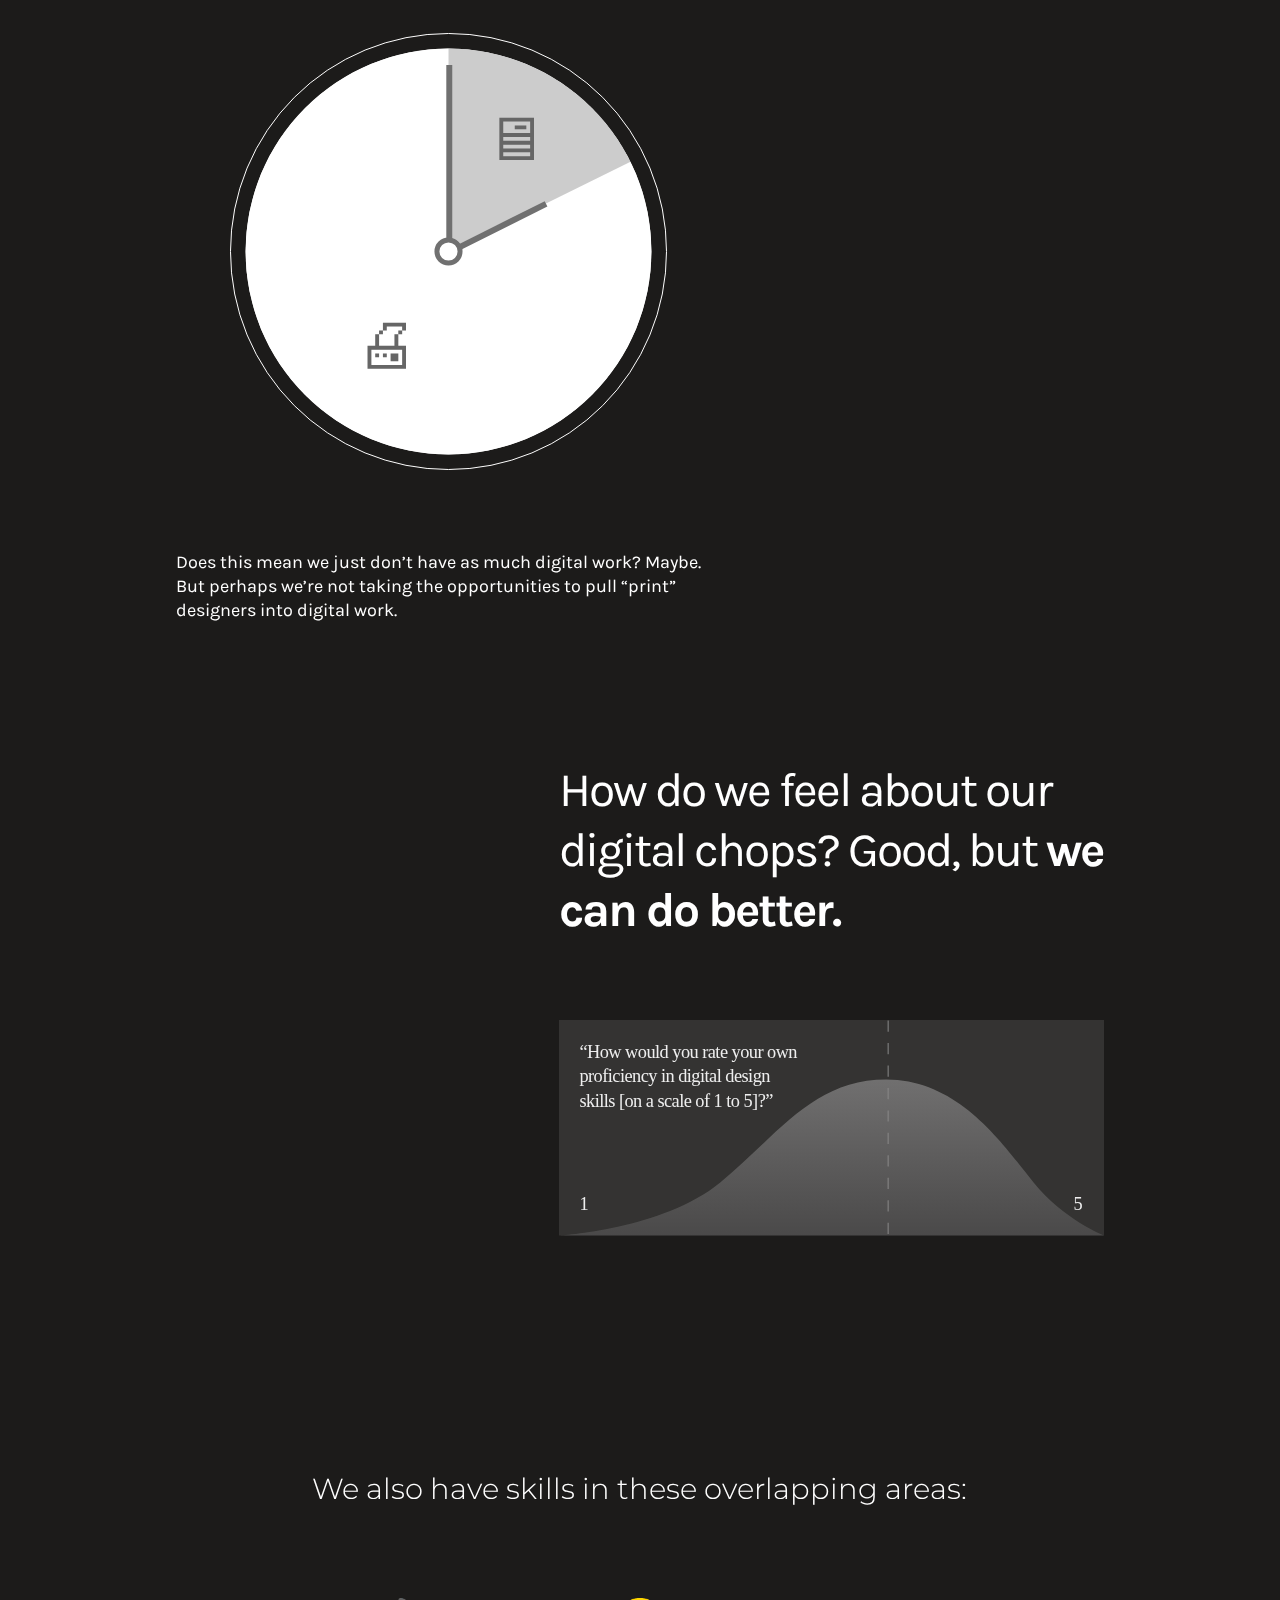
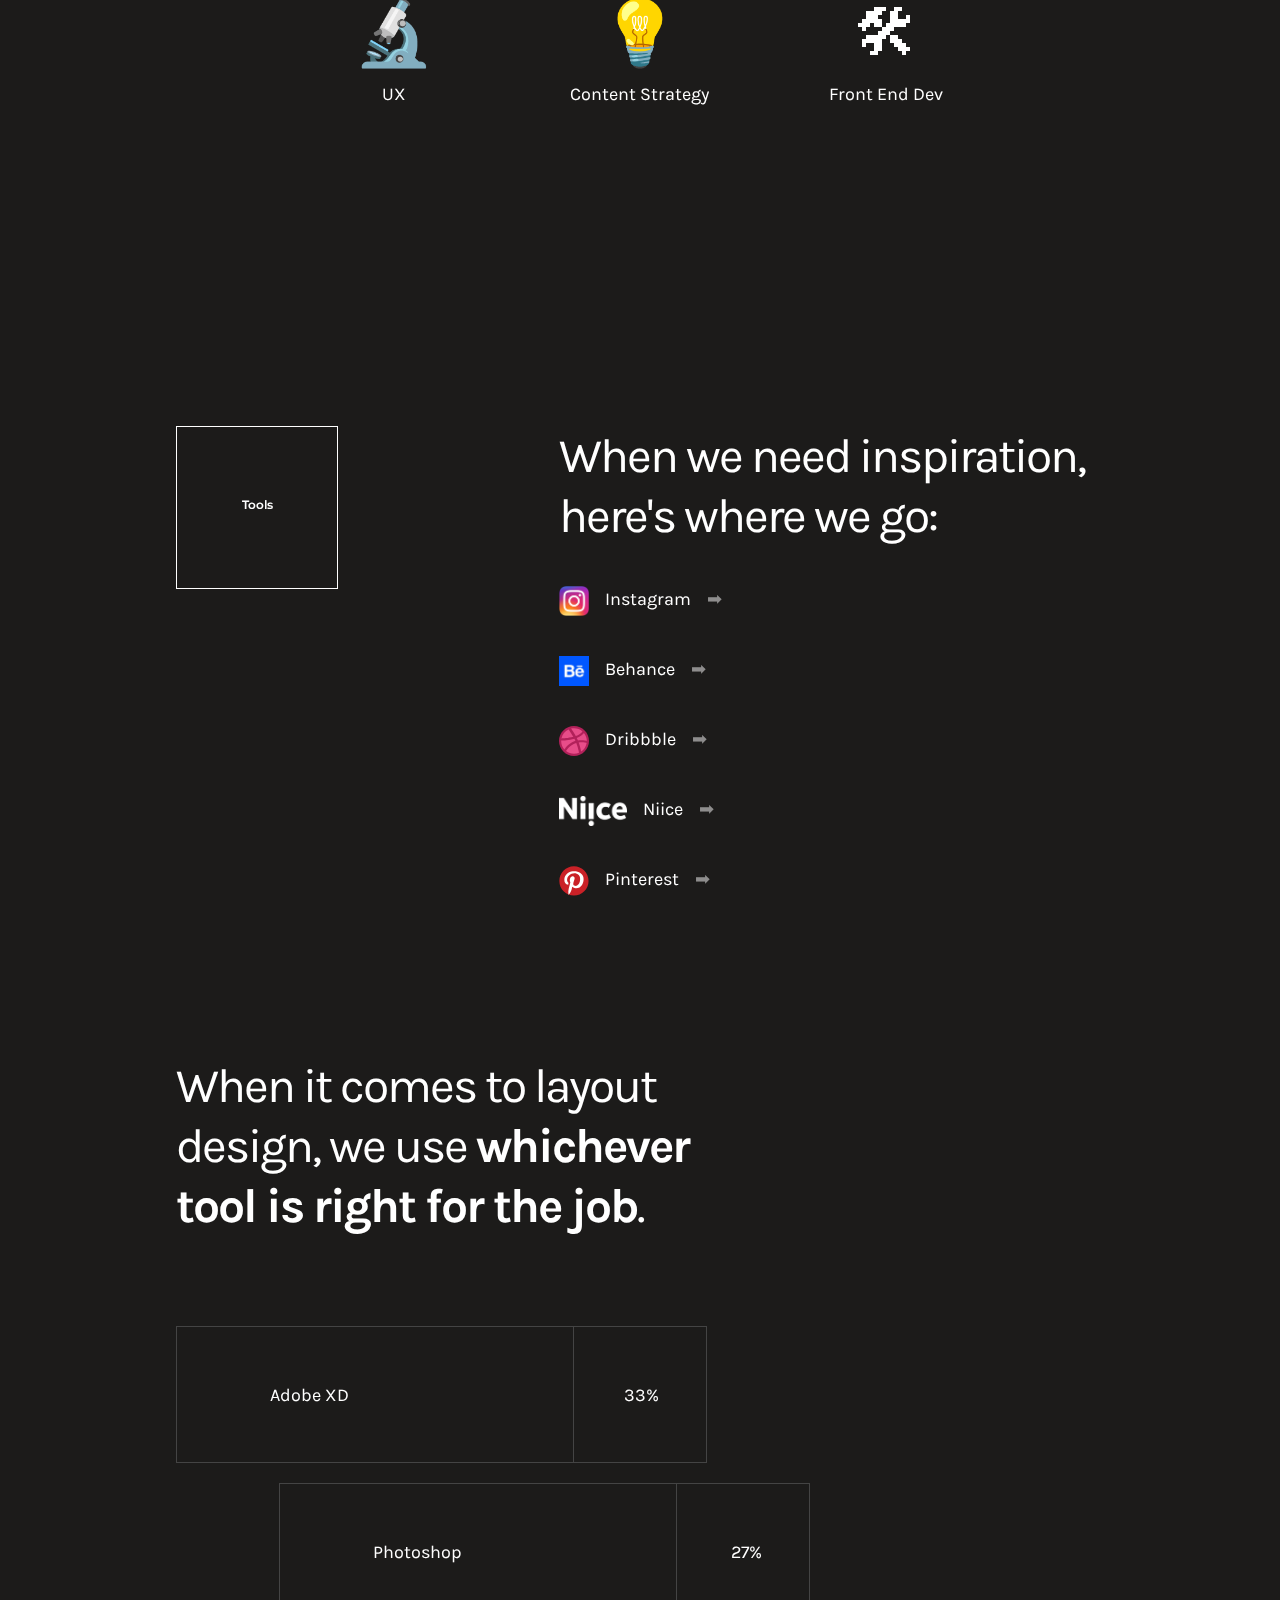
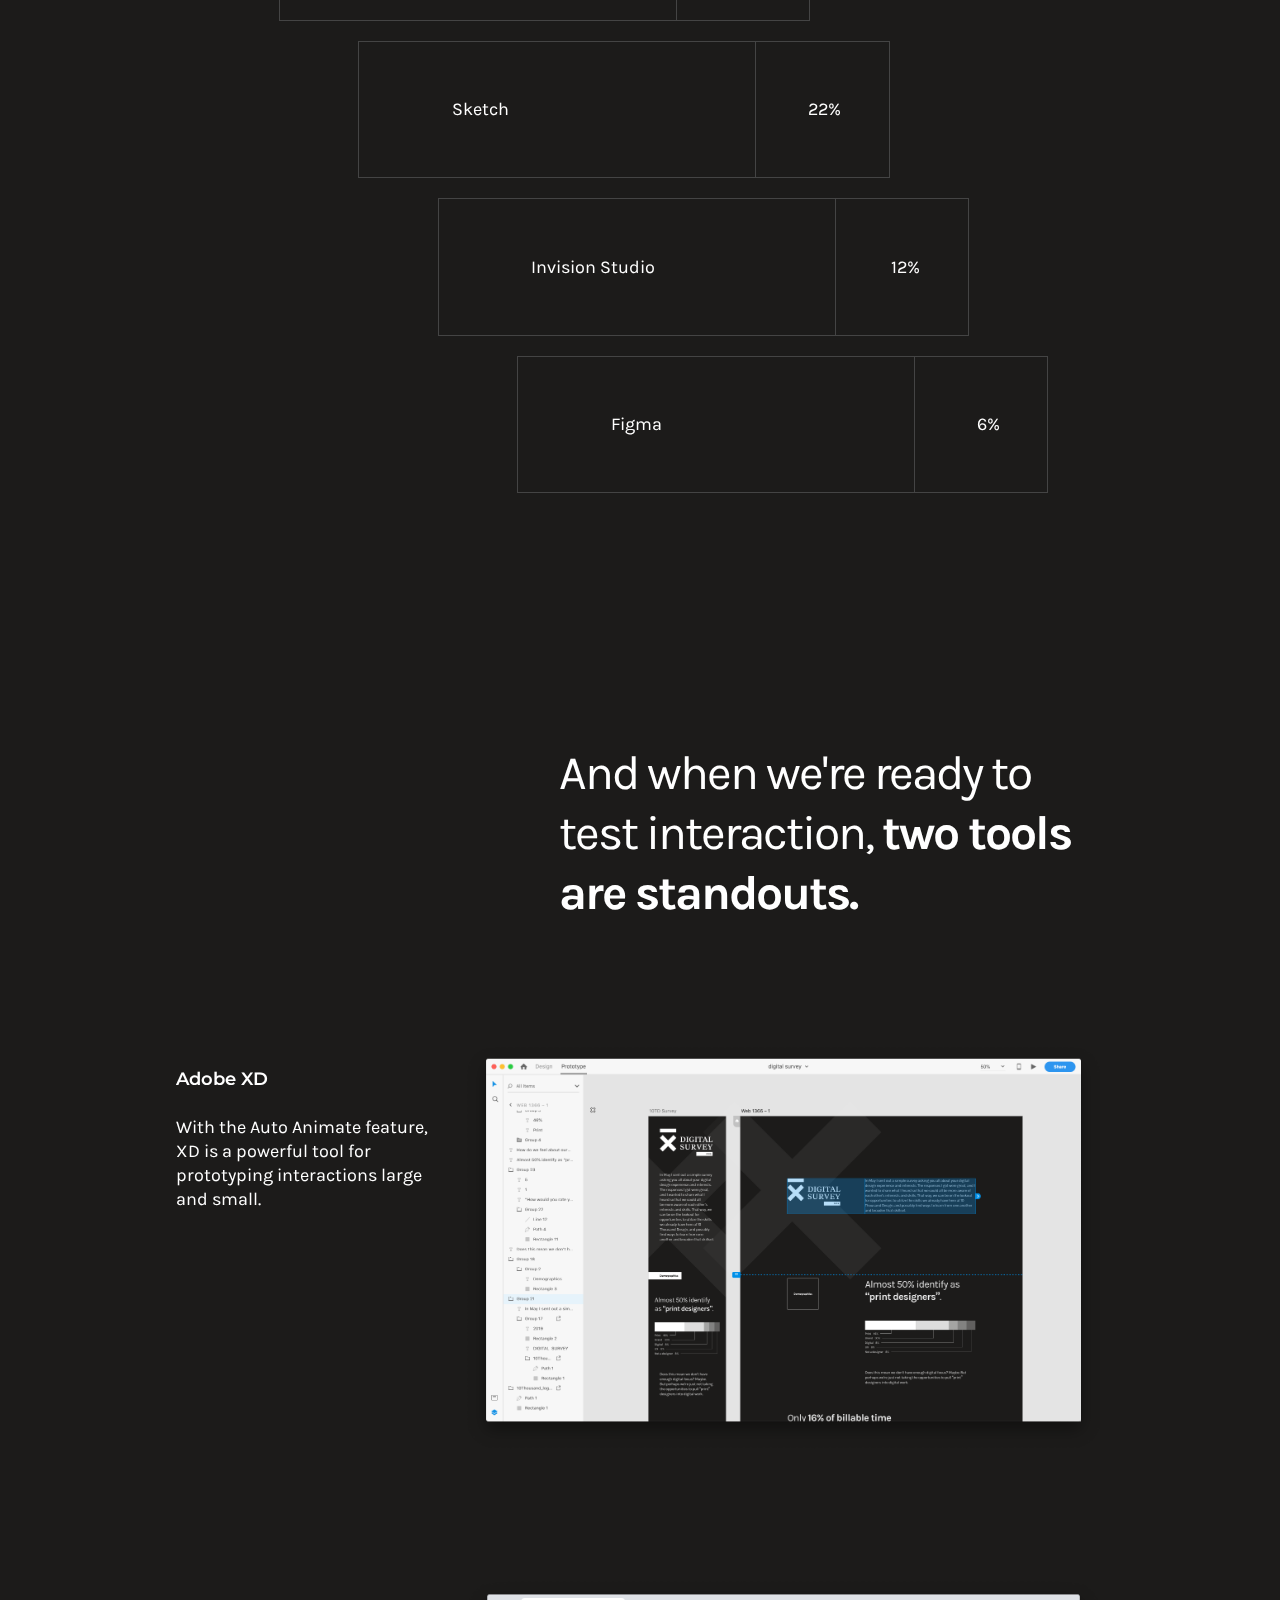
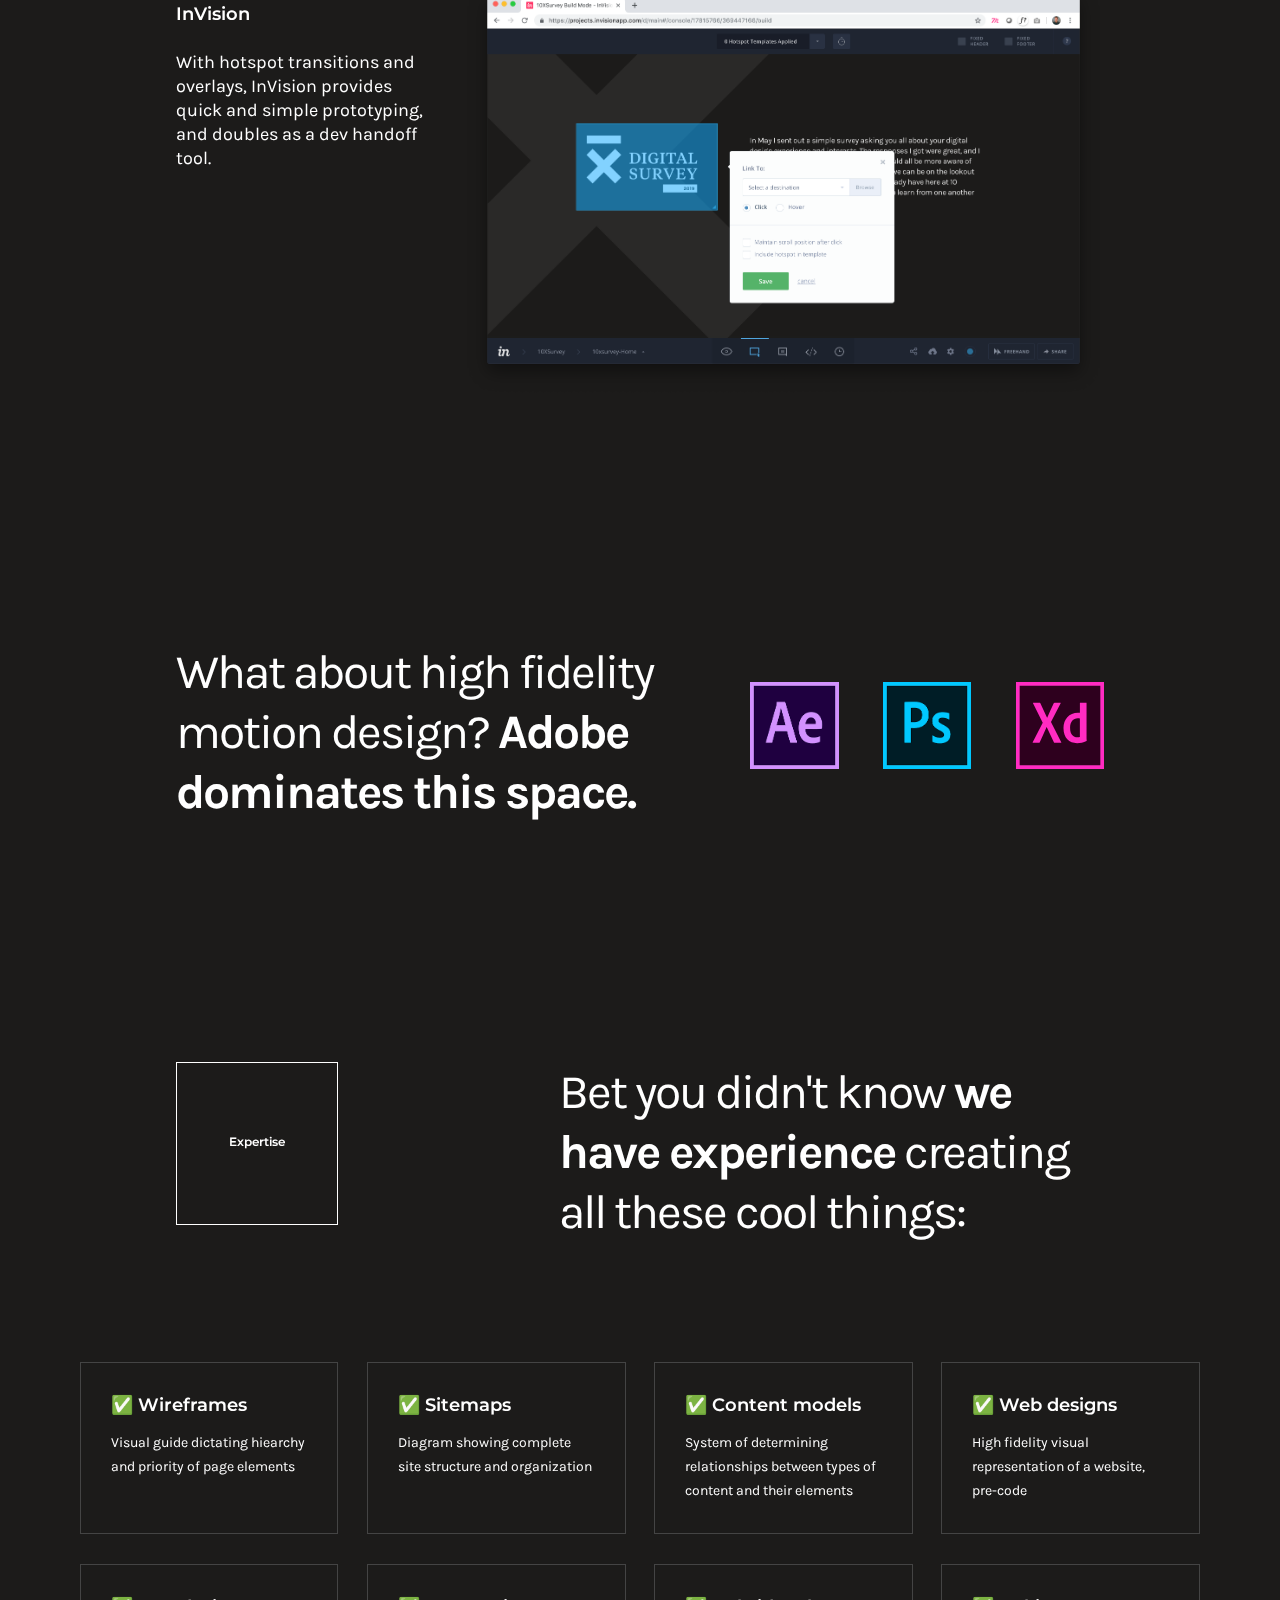
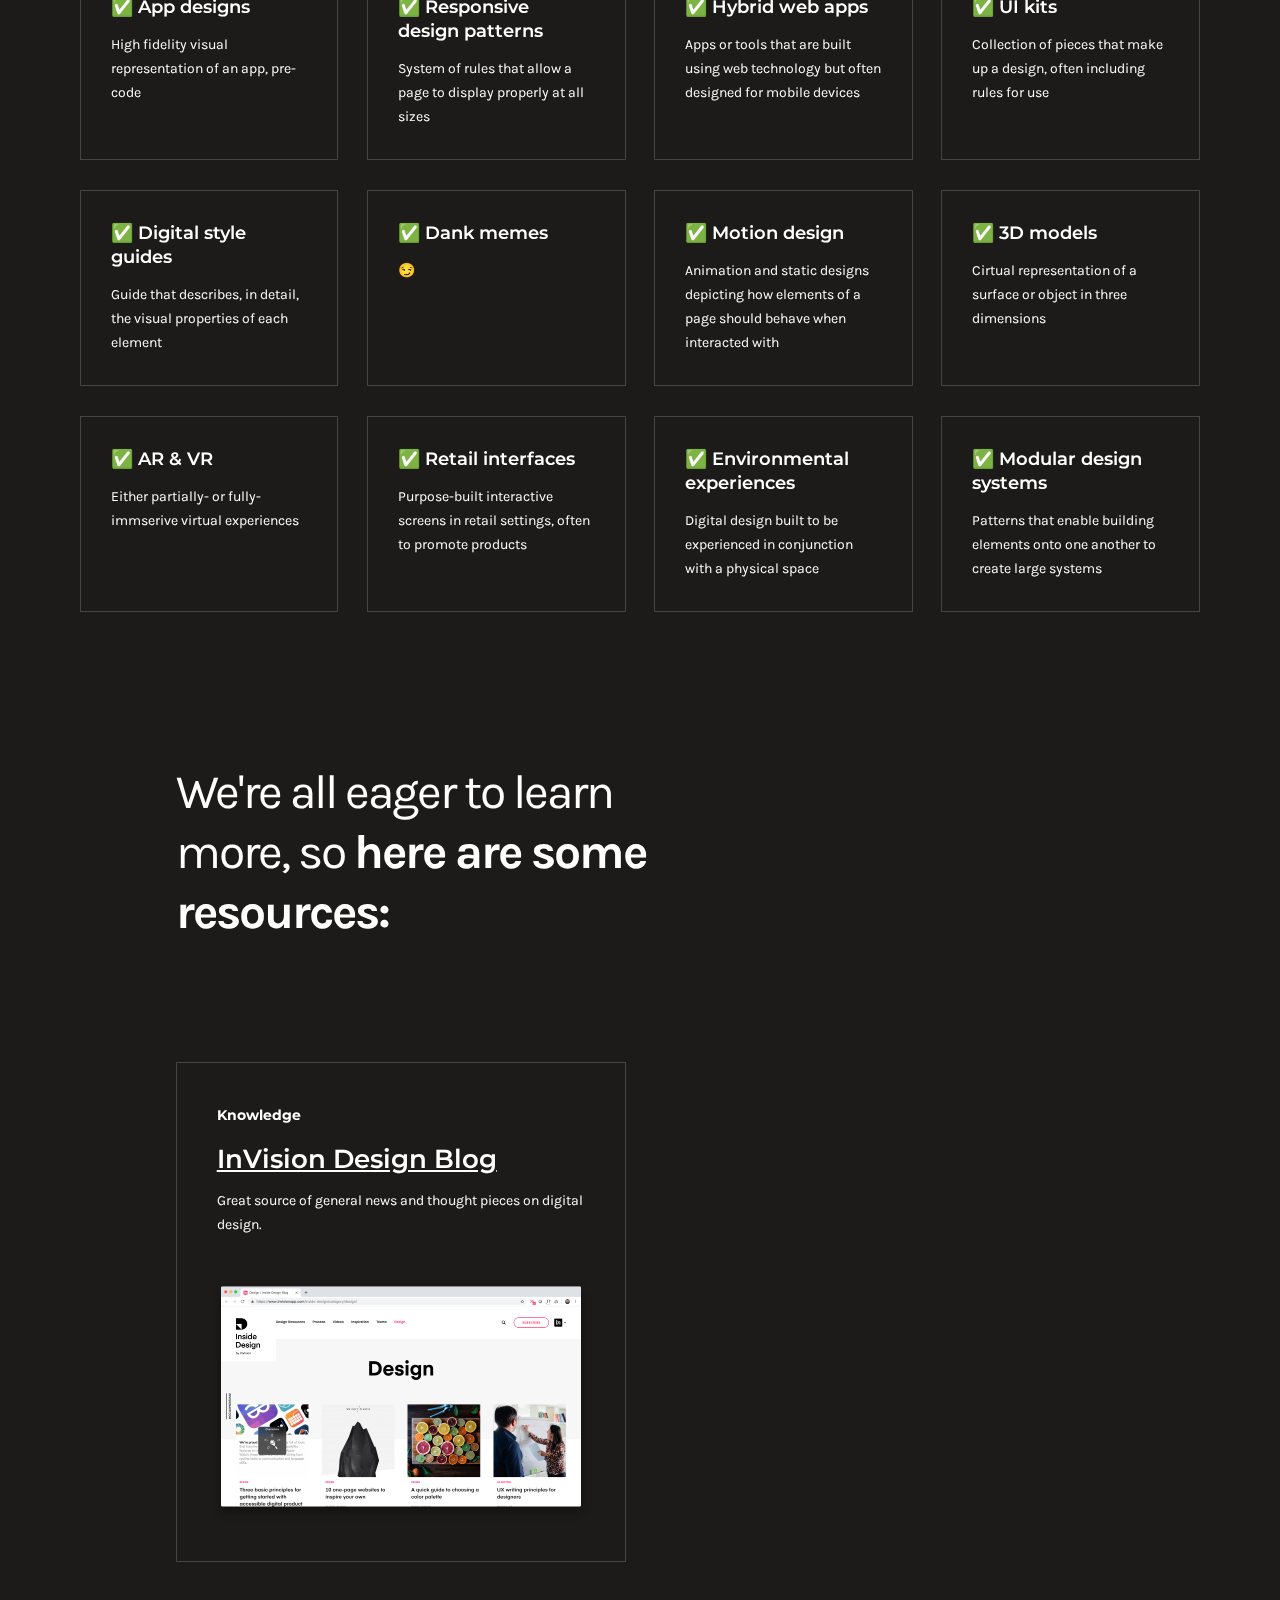
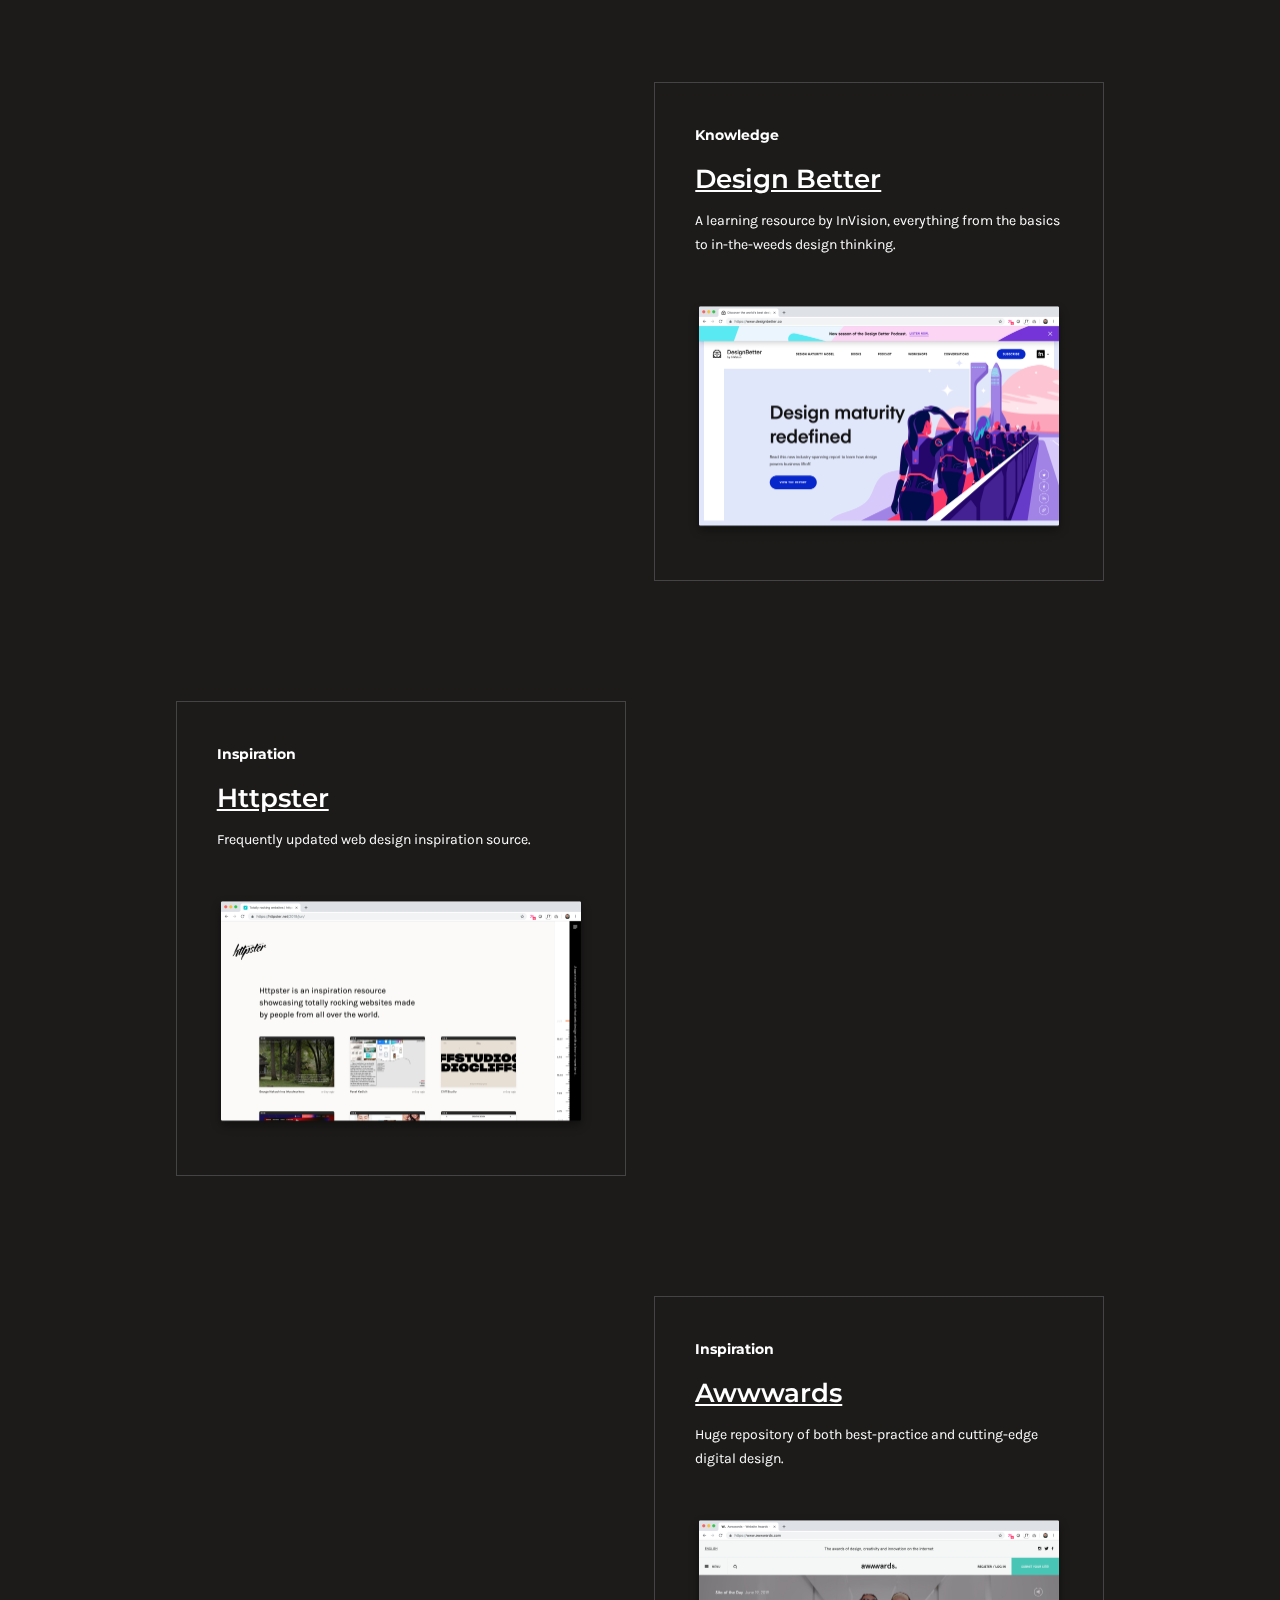
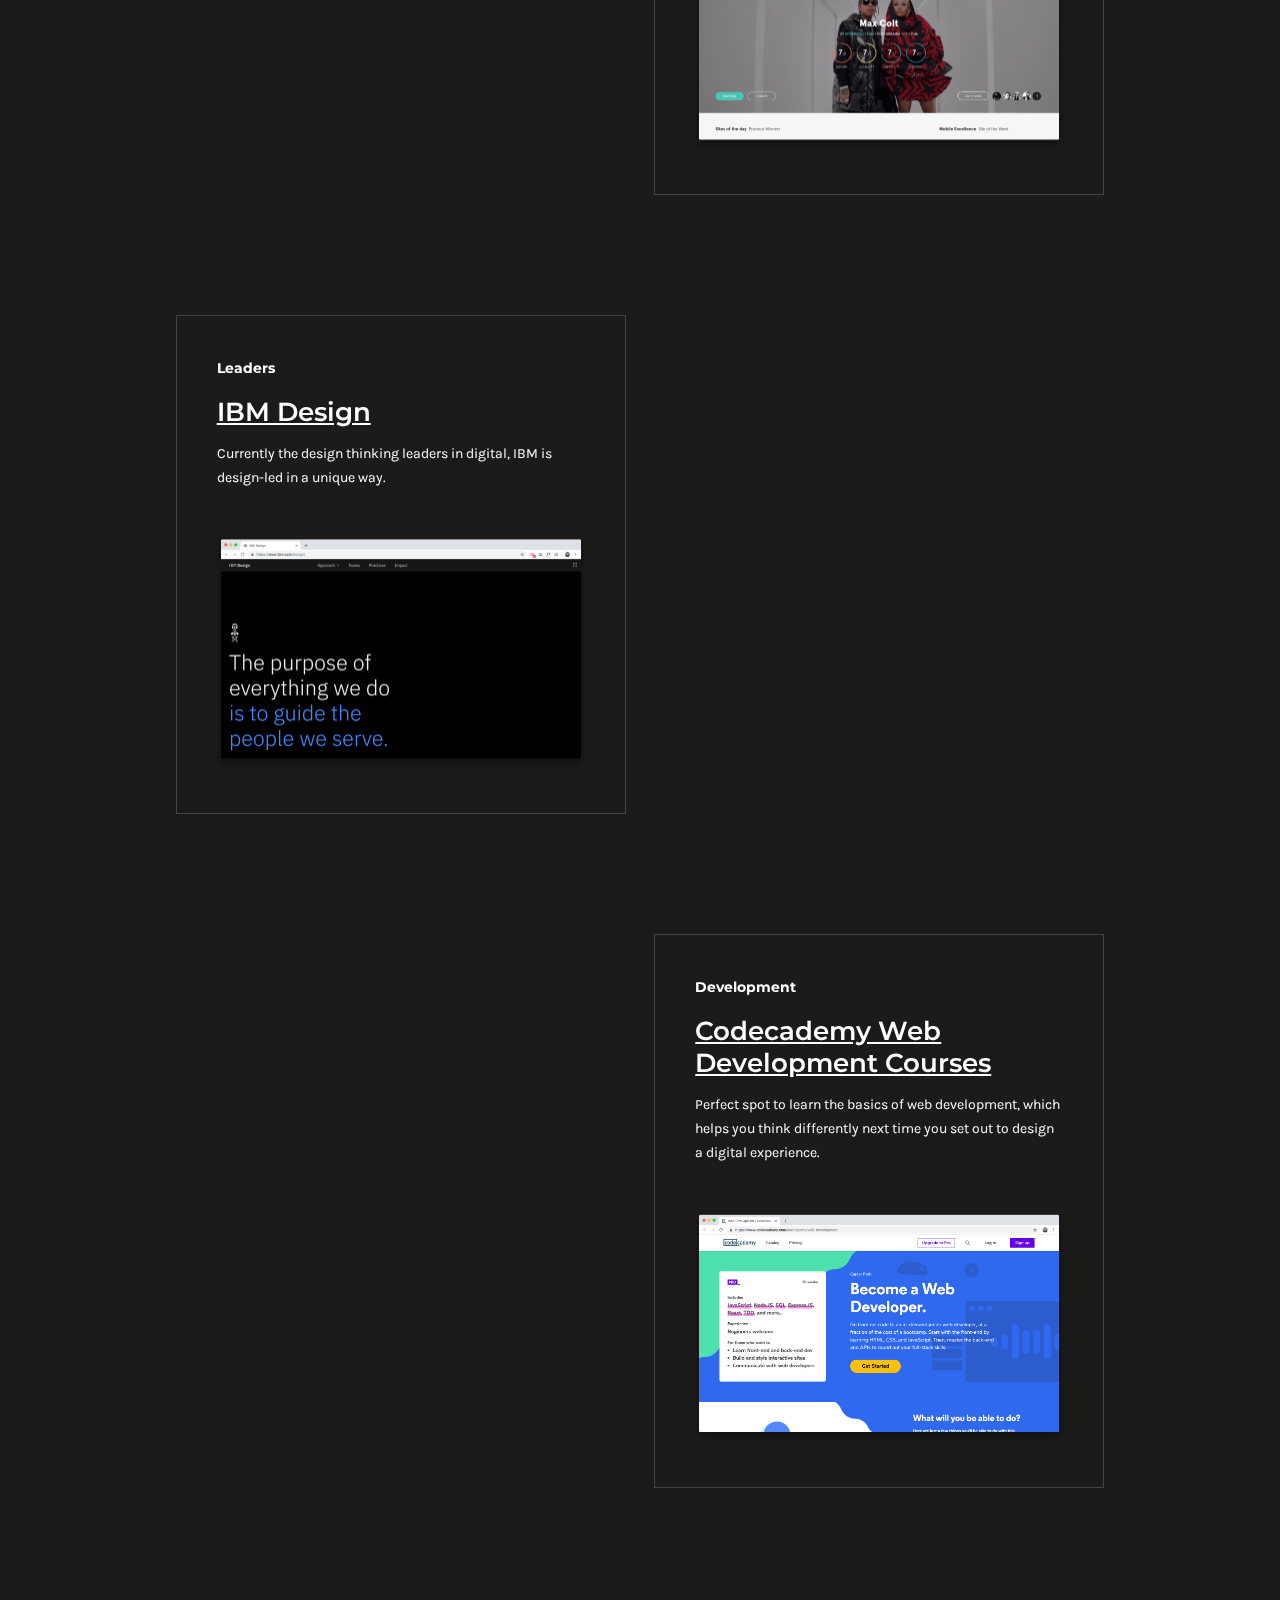
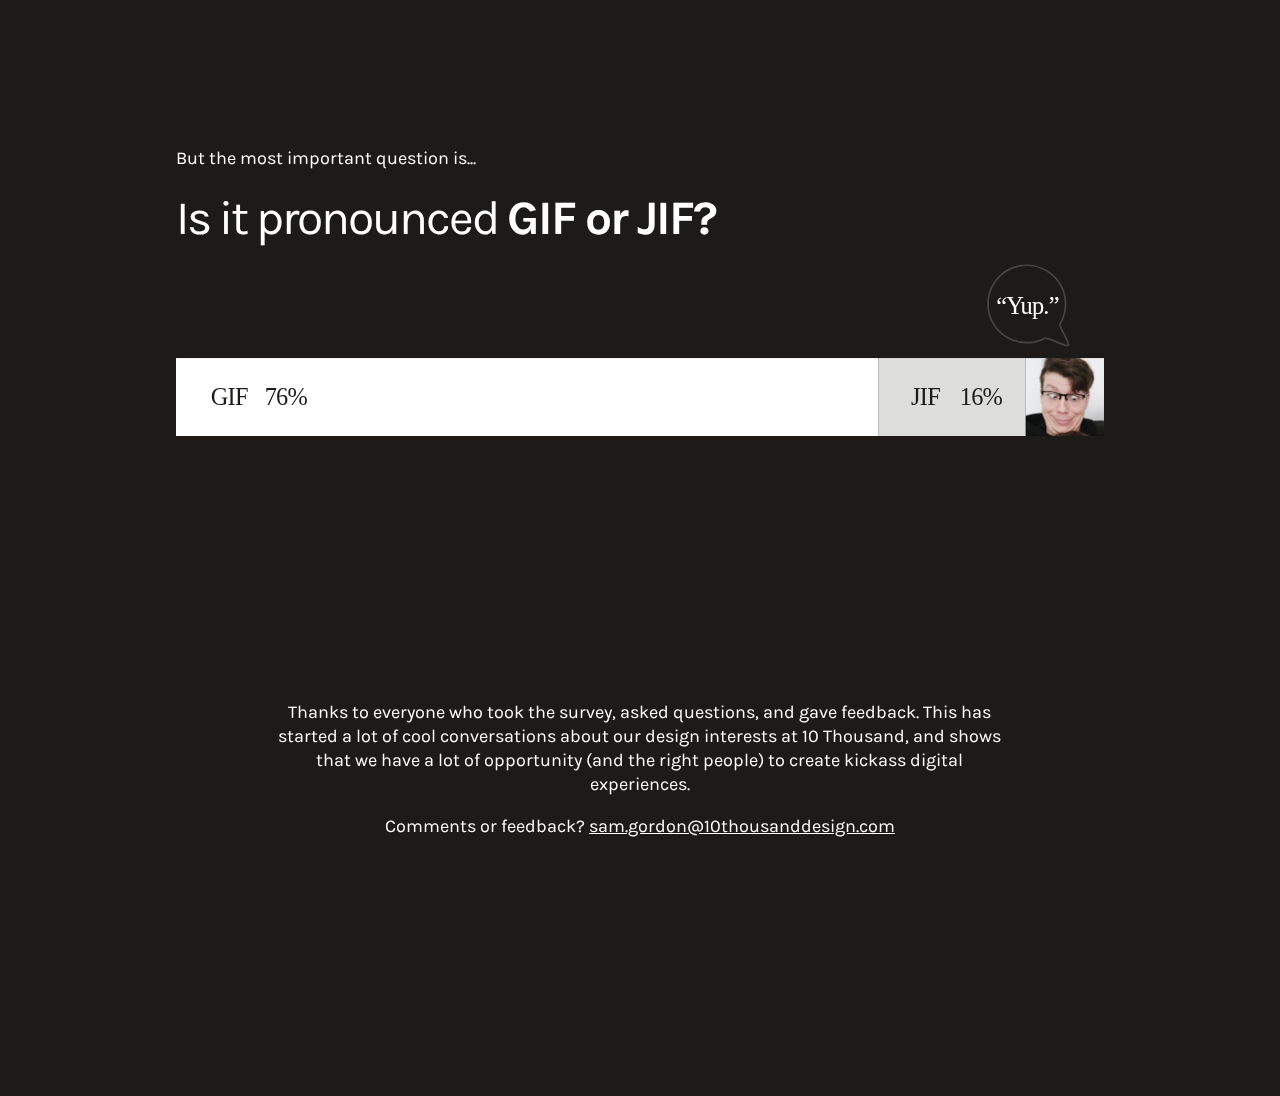
==== commit 47251daf: "moved paragraph" ====
--- a/index.html
+++ b/index.html
@@ -35,13 +35,13 @@
                         <source srcset="assets/demog-50-stackchart.svg" media="(min-width: 801px)">
                         <img src="assets/demog-50-stackchart.svg">
                     </picture>
-                    <p>Does this mean we don’t have enough digital focus? Maybe. But perhaps we’re just not taking the opportunities to pull “print” designers into digital work.</p>
                 </div>
             </div>
             <div class="row">
                 <div class="offset-one six columns">
                     <h3 class="stat">Only <strong>16% of billable time</strong> is spent on digital brand experiences.</h3>
                     <img class="chart" style="width:80%; margin-left:10%;" src="assets/billabletime.svg">
+                    <p>Does this mean we just don’t have as much digital work? Maybe. But perhaps we’re not taking the opportunities to pull “print” designers into digital work.</p>
                 </div>
             </div>
             <div class="row">
--- a/scss/styles.css
+++ b/scss/styles.css
@@ -21,38 +21,38 @@
       left: -100px;
       top: -50px; } }
 
-/* line 23, /Users/gordon/OneDrive - Colle McVoy/0_CLIENTS/10TD/Digital Survey 2019/10tddigitalsurvey/scss/styles.scss */
+/* line 24, /Users/gordon/OneDrive - Colle McVoy/0_CLIENTS/10TD/Digital Survey 2019/10tddigitalsurvey/scss/styles.scss */
 img {
   width: 100%; }
 
-/* line 27, /Users/gordon/OneDrive - Colle McVoy/0_CLIENTS/10TD/Digital Survey 2019/10tddigitalsurvey/scss/styles.scss */
+/* line 28, /Users/gordon/OneDrive - Colle McVoy/0_CLIENTS/10TD/Digital Survey 2019/10tddigitalsurvey/scss/styles.scss */
 .row {
   margin: 120px auto; }
 
-/* line 31, /Users/gordon/OneDrive - Colle McVoy/0_CLIENTS/10TD/Digital Survey 2019/10tddigitalsurvey/scss/styles.scss */
+/* line 32, /Users/gordon/OneDrive - Colle McVoy/0_CLIENTS/10TD/Digital Survey 2019/10tddigitalsurvey/scss/styles.scss */
 section {
   margin: 240px auto; }
 
-/* line 35, /Users/gordon/OneDrive - Colle McVoy/0_CLIENTS/10TD/Digital Survey 2019/10tddigitalsurvey/scss/styles.scss */
+/* line 36, /Users/gordon/OneDrive - Colle McVoy/0_CLIENTS/10TD/Digital Survey 2019/10tddigitalsurvey/scss/styles.scss */
 .center {
   text-align: center; }
 
-/* line 39, /Users/gordon/OneDrive - Colle McVoy/0_CLIENTS/10TD/Digital Survey 2019/10tddigitalsurvey/scss/styles.scss */
+/* line 40, /Users/gordon/OneDrive - Colle McVoy/0_CLIENTS/10TD/Digital Survey 2019/10tddigitalsurvey/scss/styles.scss */
 .header {
   margin: 300px auto; }
   @media (max-width: 800px) {
-    /* line 39, /Users/gordon/OneDrive - Colle McVoy/0_CLIENTS/10TD/Digital Survey 2019/10tddigitalsurvey/scss/styles.scss */
+    /* line 40, /Users/gordon/OneDrive - Colle McVoy/0_CLIENTS/10TD/Digital Survey 2019/10tddigitalsurvey/scss/styles.scss */
     .header {
       margin: 120px auto; } }
-  /* line 44, /Users/gordon/OneDrive - Colle McVoy/0_CLIENTS/10TD/Digital Survey 2019/10tddigitalsurvey/scss/styles.scss */
+  /* line 47, /Users/gordon/OneDrive - Colle McVoy/0_CLIENTS/10TD/Digital Survey 2019/10tddigitalsurvey/scss/styles.scss */
   .header img {
     width: 100%; }
     @media (max-width: 800px) {
-      /* line 44, /Users/gordon/OneDrive - Colle McVoy/0_CLIENTS/10TD/Digital Survey 2019/10tddigitalsurvey/scss/styles.scss */
+      /* line 47, /Users/gordon/OneDrive - Colle McVoy/0_CLIENTS/10TD/Digital Survey 2019/10tddigitalsurvey/scss/styles.scss */
       .header img {
         width: 70%; } }
 
-/* line 52, /Users/gordon/OneDrive - Colle McVoy/0_CLIENTS/10TD/Digital Survey 2019/10tddigitalsurvey/scss/styles.scss */
+/* line 56, /Users/gordon/OneDrive - Colle McVoy/0_CLIENTS/10TD/Digital Survey 2019/10tddigitalsurvey/scss/styles.scss */
 h1,
 h2,
 h3,
@@ -62,57 +62,57 @@
   font-family: 'Montserrat', sans-serif;
   font-weight: 600; }
 
-/* line 62, /Users/gordon/OneDrive - Colle McVoy/0_CLIENTS/10TD/Digital Survey 2019/10tddigitalsurvey/scss/styles.scss */
+/* line 66, /Users/gordon/OneDrive - Colle McVoy/0_CLIENTS/10TD/Digital Survey 2019/10tddigitalsurvey/scss/styles.scss */
 h2 {
   font-size: 0.75rem; }
 
-/* line 66, /Users/gordon/OneDrive - Colle McVoy/0_CLIENTS/10TD/Digital Survey 2019/10tddigitalsurvey/scss/styles.scss */
+/* line 70, /Users/gordon/OneDrive - Colle McVoy/0_CLIENTS/10TD/Digital Survey 2019/10tddigitalsurvey/scss/styles.scss */
 h3 {
   font-size: 1.8rem;
   line-height: 2.2rem;
   font-weight: 300; }
 
-/* line 72, /Users/gordon/OneDrive - Colle McVoy/0_CLIENTS/10TD/Digital Survey 2019/10tddigitalsurvey/scss/styles.scss */
+/* line 76, /Users/gordon/OneDrive - Colle McVoy/0_CLIENTS/10TD/Digital Survey 2019/10tddigitalsurvey/scss/styles.scss */
 .linklist {
   list-style: none;
   margin: 0;
   padding: 0; }
-  /* line 77, /Users/gordon/OneDrive - Colle McVoy/0_CLIENTS/10TD/Digital Survey 2019/10tddigitalsurvey/scss/styles.scss */
+  /* line 81, /Users/gordon/OneDrive - Colle McVoy/0_CLIENTS/10TD/Digital Survey 2019/10tddigitalsurvey/scss/styles.scss */
   .linklist li {
     padding: 0;
     margin: 40px auto;
     vertical-align: middle; }
-    /* line 82, /Users/gordon/OneDrive - Colle McVoy/0_CLIENTS/10TD/Digital Survey 2019/10tddigitalsurvey/scss/styles.scss */
+    /* line 86, /Users/gordon/OneDrive - Colle McVoy/0_CLIENTS/10TD/Digital Survey 2019/10tddigitalsurvey/scss/styles.scss */
     .linklist li a {
       color: white;
       text-decoration: none; }
-      /* line 86, /Users/gordon/OneDrive - Colle McVoy/0_CLIENTS/10TD/Digital Survey 2019/10tddigitalsurvey/scss/styles.scss */
+      /* line 90, /Users/gordon/OneDrive - Colle McVoy/0_CLIENTS/10TD/Digital Survey 2019/10tddigitalsurvey/scss/styles.scss */
       .linklist li a img {
         padding-right: 16px;
         height: 30px;
         width: auto;
         vertical-align: middle; }
-      /* line 93, /Users/gordon/OneDrive - Colle McVoy/0_CLIENTS/10TD/Digital Survey 2019/10tddigitalsurvey/scss/styles.scss */
+      /* line 97, /Users/gordon/OneDrive - Colle McVoy/0_CLIENTS/10TD/Digital Survey 2019/10tddigitalsurvey/scss/styles.scss */
       .linklist li a span {
         margin-left: 16px;
         transition: all 0.25s;
         opacity: 0.5; }
-      /* line 100, /Users/gordon/OneDrive - Colle McVoy/0_CLIENTS/10TD/Digital Survey 2019/10tddigitalsurvey/scss/styles.scss */
+      /* line 104, /Users/gordon/OneDrive - Colle McVoy/0_CLIENTS/10TD/Digital Survey 2019/10tddigitalsurvey/scss/styles.scss */
       .linklist li a:hover span {
         margin-left: 30px;
         opacity: 1; }
 
-/* line 109, /Users/gordon/OneDrive - Colle McVoy/0_CLIENTS/10TD/Digital Survey 2019/10tddigitalsurvey/scss/styles.scss */
+/* line 113, /Users/gordon/OneDrive - Colle McVoy/0_CLIENTS/10TD/Digital Survey 2019/10tddigitalsurvey/scss/styles.scss */
 .section-head {
   position: relative;
   border: 1px solid white; }
-  /* line 113, /Users/gordon/OneDrive - Colle McVoy/0_CLIENTS/10TD/Digital Survey 2019/10tddigitalsurvey/scss/styles.scss */
+  /* line 117, /Users/gordon/OneDrive - Colle McVoy/0_CLIENTS/10TD/Digital Survey 2019/10tddigitalsurvey/scss/styles.scss */
   .section-head:after {
     content: '';
     display: block;
     width: 80%;
     padding-bottom: 100%; }
-  /* line 120, /Users/gordon/OneDrive - Colle McVoy/0_CLIENTS/10TD/Digital Survey 2019/10tddigitalsurvey/scss/styles.scss */
+  /* line 124, /Users/gordon/OneDrive - Colle McVoy/0_CLIENTS/10TD/Digital Survey 2019/10tddigitalsurvey/scss/styles.scss */
   .section-head h2 {
     position: absolute;
     width: 100%;
@@ -120,12 +120,12 @@
     top: 50%;
     transform: translateY(-100%); }
   @media (max-width: 800px) {
-    /* line 109, /Users/gordon/OneDrive - Colle McVoy/0_CLIENTS/10TD/Digital Survey 2019/10tddigitalsurvey/scss/styles.scss */
+    /* line 113, /Users/gordon/OneDrive - Colle McVoy/0_CLIENTS/10TD/Digital Survey 2019/10tddigitalsurvey/scss/styles.scss */
     .section-head {
       max-width: 160px;
       margin-bottom: 80px; } }
 
-/* line 134, /Users/gordon/OneDrive - Colle McVoy/0_CLIENTS/10TD/Digital Survey 2019/10tddigitalsurvey/scss/styles.scss */
+/* line 138, /Users/gordon/OneDrive - Colle McVoy/0_CLIENTS/10TD/Digital Survey 2019/10tddigitalsurvey/scss/styles.scss */
 .stat {
   margin: 0;
   font-family: 'Karla';
@@ -134,22 +134,22 @@
   line-height: 3.75rem;
   letter-spacing: -2px; }
   @media (max-width: 800px) {
-    /* line 134, /Users/gordon/OneDrive - Colle McVoy/0_CLIENTS/10TD/Digital Survey 2019/10tddigitalsurvey/scss/styles.scss */
+    /* line 138, /Users/gordon/OneDrive - Colle McVoy/0_CLIENTS/10TD/Digital Survey 2019/10tddigitalsurvey/scss/styles.scss */
     .stat {
       font-size: 2.25rem;
       line-height: 2.75rem;
       letter-spacing: -1px; } }
 
-/* line 148, /Users/gordon/OneDrive - Colle McVoy/0_CLIENTS/10TD/Digital Survey 2019/10tddigitalsurvey/scss/styles.scss */
+/* line 153, /Users/gordon/OneDrive - Colle McVoy/0_CLIENTS/10TD/Digital Survey 2019/10tddigitalsurvey/scss/styles.scss */
 .chart {
   display: block;
   width: 100%;
   margin: 80px auto; }
-  /* line 153, /Users/gordon/OneDrive - Colle McVoy/0_CLIENTS/10TD/Digital Survey 2019/10tddigitalsurvey/scss/styles.scss */
+  /* line 158, /Users/gordon/OneDrive - Colle McVoy/0_CLIENTS/10TD/Digital Survey 2019/10tddigitalsurvey/scss/styles.scss */
   .chart img {
     width: 100%; }
 
-/* line 158, /Users/gordon/OneDrive - Colle McVoy/0_CLIENTS/10TD/Digital Survey 2019/10tddigitalsurvey/scss/styles.scss */
+/* line 163, /Users/gordon/OneDrive - Colle McVoy/0_CLIENTS/10TD/Digital Survey 2019/10tddigitalsurvey/scss/styles.scss */
 .skillset {
   list-style: none;
   margin: 80px auto;
@@ -157,38 +157,38 @@
   display: flex;
   justify-content: space-around; }
   @media (max-width: 400px) {
-    /* line 158, /Users/gordon/OneDrive - Colle McVoy/0_CLIENTS/10TD/Digital Survey 2019/10tddigitalsurvey/scss/styles.scss */
+    /* line 163, /Users/gordon/OneDrive - Colle McVoy/0_CLIENTS/10TD/Digital Survey 2019/10tddigitalsurvey/scss/styles.scss */
     .skillset {
       flex-direction: column;
       margin: 40px auto; } }
-  /* line 170, /Users/gordon/OneDrive - Colle McVoy/0_CLIENTS/10TD/Digital Survey 2019/10tddigitalsurvey/scss/styles.scss */
+  /* line 175, /Users/gordon/OneDrive - Colle McVoy/0_CLIENTS/10TD/Digital Survey 2019/10tddigitalsurvey/scss/styles.scss */
   .skillset li {
     display: inline;
     list-style: none;
     flex-basis: 30%;
     margin: 0; }
-    /* line 176, /Users/gordon/OneDrive - Colle McVoy/0_CLIENTS/10TD/Digital Survey 2019/10tddigitalsurvey/scss/styles.scss */
+    /* line 181, /Users/gordon/OneDrive - Colle McVoy/0_CLIENTS/10TD/Digital Survey 2019/10tddigitalsurvey/scss/styles.scss */
     .skillset li .skillicon {
       display: block;
       font-size: 4rem;
       line-height: 6rem; }
     @media (max-width: 400px) {
-      /* line 170, /Users/gordon/OneDrive - Colle McVoy/0_CLIENTS/10TD/Digital Survey 2019/10tddigitalsurvey/scss/styles.scss */
+      /* line 175, /Users/gordon/OneDrive - Colle McVoy/0_CLIENTS/10TD/Digital Survey 2019/10tddigitalsurvey/scss/styles.scss */
       .skillset li {
         margin: 40px auto; } }
 
-/* line 188, /Users/gordon/OneDrive - Colle McVoy/0_CLIENTS/10TD/Digital Survey 2019/10tddigitalsurvey/scss/styles.scss */
+/* line 193, /Users/gordon/OneDrive - Colle McVoy/0_CLIENTS/10TD/Digital Survey 2019/10tddigitalsurvey/scss/styles.scss */
 .layoutgrid {
   margin: 80px auto;
   width: 100%; }
-  /* line 192, /Users/gordon/OneDrive - Colle McVoy/0_CLIENTS/10TD/Digital Survey 2019/10tddigitalsurvey/scss/styles.scss */
+  /* line 197, /Users/gordon/OneDrive - Colle McVoy/0_CLIENTS/10TD/Digital Survey 2019/10tddigitalsurvey/scss/styles.scss */
   .layoutgrid .layoutgrid-row {
     padding: 6% 10%;
     border: 1px solid #444;
     text-align: left;
     position: relative;
     margin: 10px auto; }
-    /* line 199, /Users/gordon/OneDrive - Colle McVoy/0_CLIENTS/10TD/Digital Survey 2019/10tddigitalsurvey/scss/styles.scss */
+    /* line 204, /Users/gordon/OneDrive - Colle McVoy/0_CLIENTS/10TD/Digital Survey 2019/10tddigitalsurvey/scss/styles.scss */
     .layoutgrid .layoutgrid-row:after {
       content: '';
       position: absolute;
@@ -197,7 +197,7 @@
       border-left: 1px solid #444;
       width: 25%;
       height: 100%; }
-    /* line 209, /Users/gordon/OneDrive - Colle McVoy/0_CLIENTS/10TD/Digital Survey 2019/10tddigitalsurvey/scss/styles.scss */
+    /* line 214, /Users/gordon/OneDrive - Colle McVoy/0_CLIENTS/10TD/Digital Survey 2019/10tddigitalsurvey/scss/styles.scss */
     .layoutgrid .layoutgrid-row span {
       right: 0;
       display: block;
@@ -206,59 +206,59 @@
       transform: translateY(-50%);
       right: 9%; }
 
-/* line 220, /Users/gordon/OneDrive - Colle McVoy/0_CLIENTS/10TD/Digital Survey 2019/10tddigitalsurvey/scss/styles.scss */
+/* line 225, /Users/gordon/OneDrive - Colle McVoy/0_CLIENTS/10TD/Digital Survey 2019/10tddigitalsurvey/scss/styles.scss */
 .adobelogos {
   list-style: none;
   margin: 40px 0;
   padding: 0;
   display: flex;
   justify-content: space-between; }
-  /* line 227, /Users/gordon/OneDrive - Colle McVoy/0_CLIENTS/10TD/Digital Survey 2019/10tddigitalsurvey/scss/styles.scss */
+  /* line 232, /Users/gordon/OneDrive - Colle McVoy/0_CLIENTS/10TD/Digital Survey 2019/10tddigitalsurvey/scss/styles.scss */
   .adobelogos li {
     display: inline-block;
     width: 25%; }
 
-/* line 233, /Users/gordon/OneDrive - Colle McVoy/0_CLIENTS/10TD/Digital Survey 2019/10tddigitalsurvey/scss/styles.scss */
+/* line 238, /Users/gordon/OneDrive - Colle McVoy/0_CLIENTS/10TD/Digital Survey 2019/10tddigitalsurvey/scss/styles.scss */
 .cards {
   display: flex;
   flex-wrap: wrap; }
-  /* line 237, /Users/gordon/OneDrive - Colle McVoy/0_CLIENTS/10TD/Digital Survey 2019/10tddigitalsurvey/scss/styles.scss */
+  /* line 242, /Users/gordon/OneDrive - Colle McVoy/0_CLIENTS/10TD/Digital Survey 2019/10tddigitalsurvey/scss/styles.scss */
   .cards .card {
     align-self: stretch;
     padding: 30px;
     margin-bottom: 30px;
     border: 1px solid #444; }
-    /* line 243, /Users/gordon/OneDrive - Colle McVoy/0_CLIENTS/10TD/Digital Survey 2019/10tddigitalsurvey/scss/styles.scss */
+    /* line 248, /Users/gordon/OneDrive - Colle McVoy/0_CLIENTS/10TD/Digital Survey 2019/10tddigitalsurvey/scss/styles.scss */
     .cards .card h4 {
       margin-top: 0;
       margin-bottom: 0; }
-    /* line 248, /Users/gordon/OneDrive - Colle McVoy/0_CLIENTS/10TD/Digital Survey 2019/10tddigitalsurvey/scss/styles.scss */
+    /* line 253, /Users/gordon/OneDrive - Colle McVoy/0_CLIENTS/10TD/Digital Survey 2019/10tddigitalsurvey/scss/styles.scss */
     .cards .card p {
       margin-bottom: 0;
       font-size: 0.875rem; }
 
-/* line 254, /Users/gordon/OneDrive - Colle McVoy/0_CLIENTS/10TD/Digital Survey 2019/10tddigitalsurvey/scss/styles.scss */
+/* line 260, /Users/gordon/OneDrive - Colle McVoy/0_CLIENTS/10TD/Digital Survey 2019/10tddigitalsurvey/scss/styles.scss */
 .bigcard {
   padding: 30px;
   border: 1px solid #444; }
-  /* line 257, /Users/gordon/OneDrive - Colle McVoy/0_CLIENTS/10TD/Digital Survey 2019/10tddigitalsurvey/scss/styles.scss */
+  /* line 264, /Users/gordon/OneDrive - Colle McVoy/0_CLIENTS/10TD/Digital Survey 2019/10tddigitalsurvey/scss/styles.scss */
   .bigcard a {
     color: #fff; }
-  /* line 260, /Users/gordon/OneDrive - Colle McVoy/0_CLIENTS/10TD/Digital Survey 2019/10tddigitalsurvey/scss/styles.scss */
+  /* line 268, /Users/gordon/OneDrive - Colle McVoy/0_CLIENTS/10TD/Digital Survey 2019/10tddigitalsurvey/scss/styles.scss */
   .bigcard h4 {
     margin-top: 1rem;
     margin-bottom: 0;
     font-size: 1.625rem;
     line-height: 2rem; }
-  /* line 267, /Users/gordon/OneDrive - Colle McVoy/0_CLIENTS/10TD/Digital Survey 2019/10tddigitalsurvey/scss/styles.scss */
+  /* line 275, /Users/gordon/OneDrive - Colle McVoy/0_CLIENTS/10TD/Digital Survey 2019/10tddigitalsurvey/scss/styles.scss */
   .bigcard p {
     margin-bottom: 0;
     font-size: 0.875rem; }
-  /* line 271, /Users/gordon/OneDrive - Colle McVoy/0_CLIENTS/10TD/Digital Survey 2019/10tddigitalsurvey/scss/styles.scss */
+  /* line 280, /Users/gordon/OneDrive - Colle McVoy/0_CLIENTS/10TD/Digital Survey 2019/10tddigitalsurvey/scss/styles.scss */
   .bigcard .content {
-    padding: 0 10px 40px 10px; }
-
-/* line 275, /Users/gordon/OneDrive - Colle McVoy/0_CLIENTS/10TD/Digital Survey 2019/10tddigitalsurvey/scss/styles.scss */
+    padding: 10px 10px 40px 10px; }
+
+/* line 285, /Users/gordon/OneDrive - Colle McVoy/0_CLIENTS/10TD/Digital Survey 2019/10tddigitalsurvey/scss/styles.scss */
 .smalltype {
   margin-top: 0;
   font-size: 0.75rem;
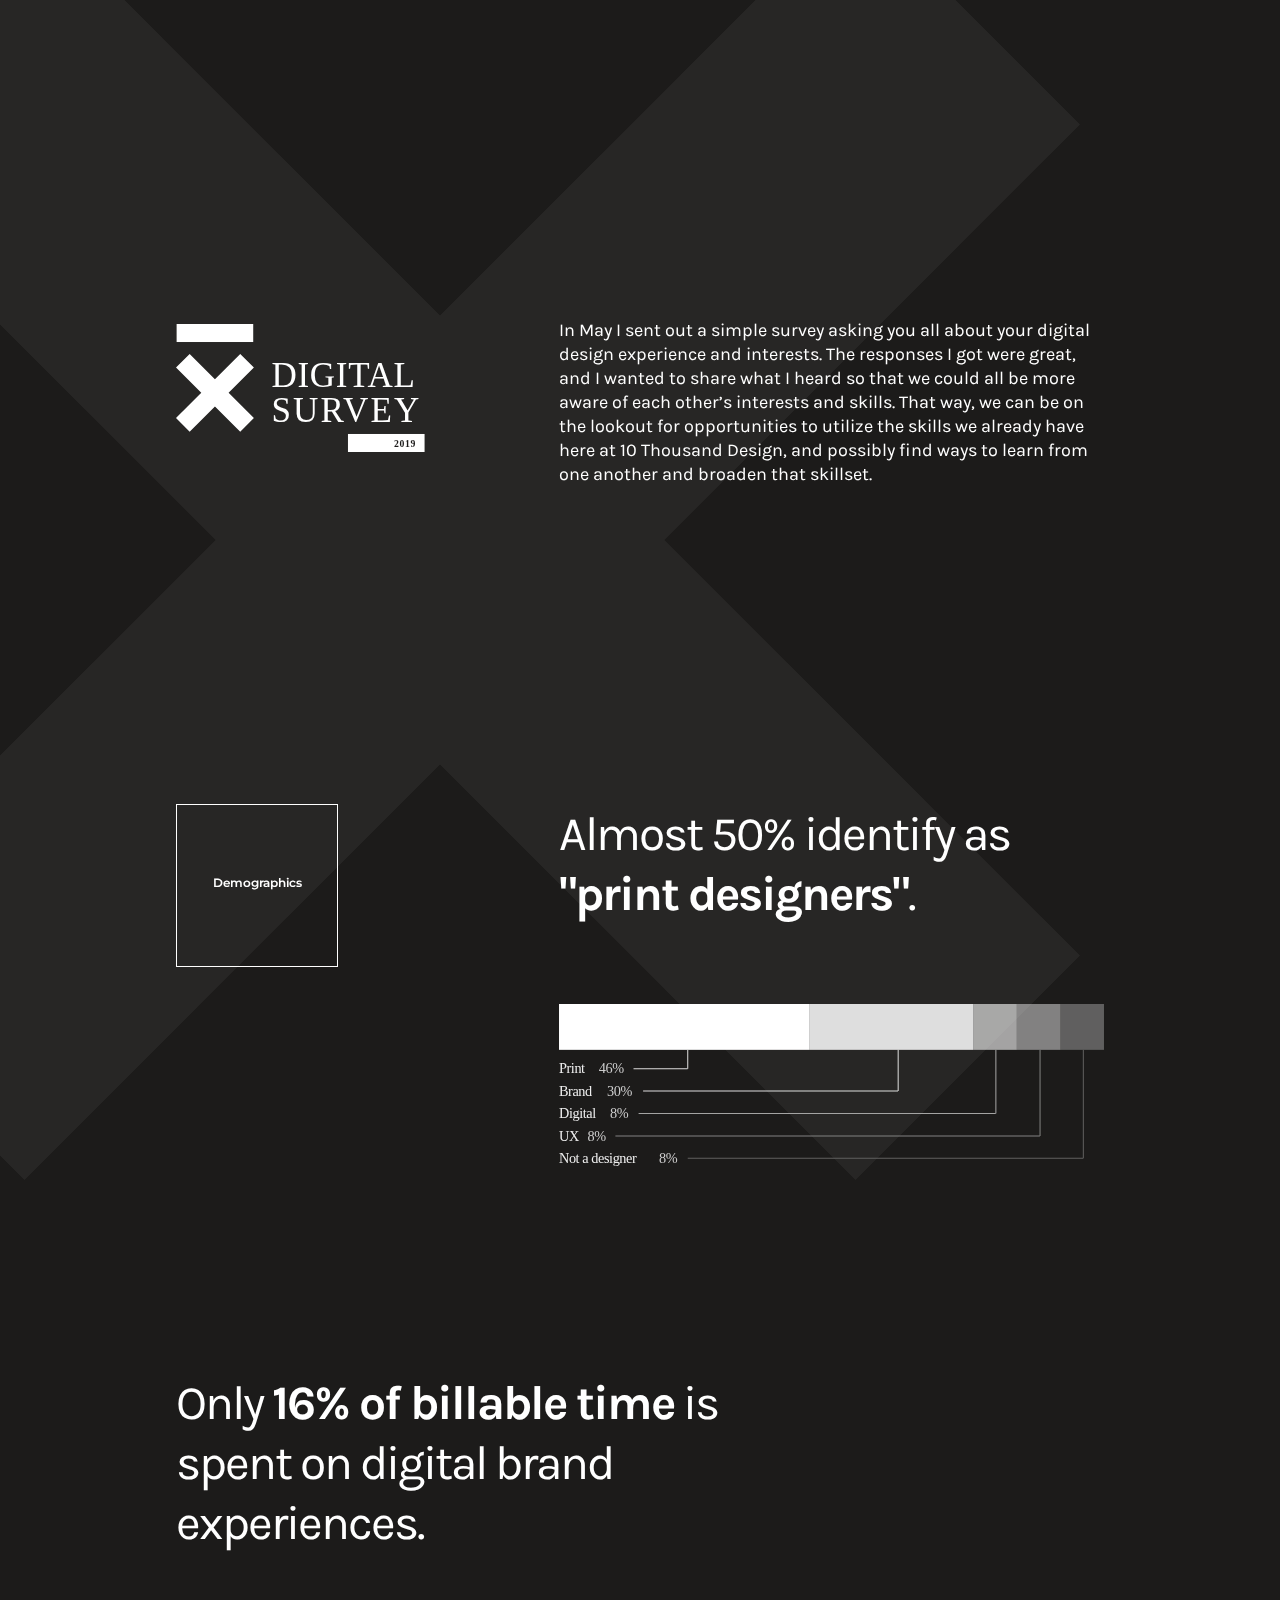
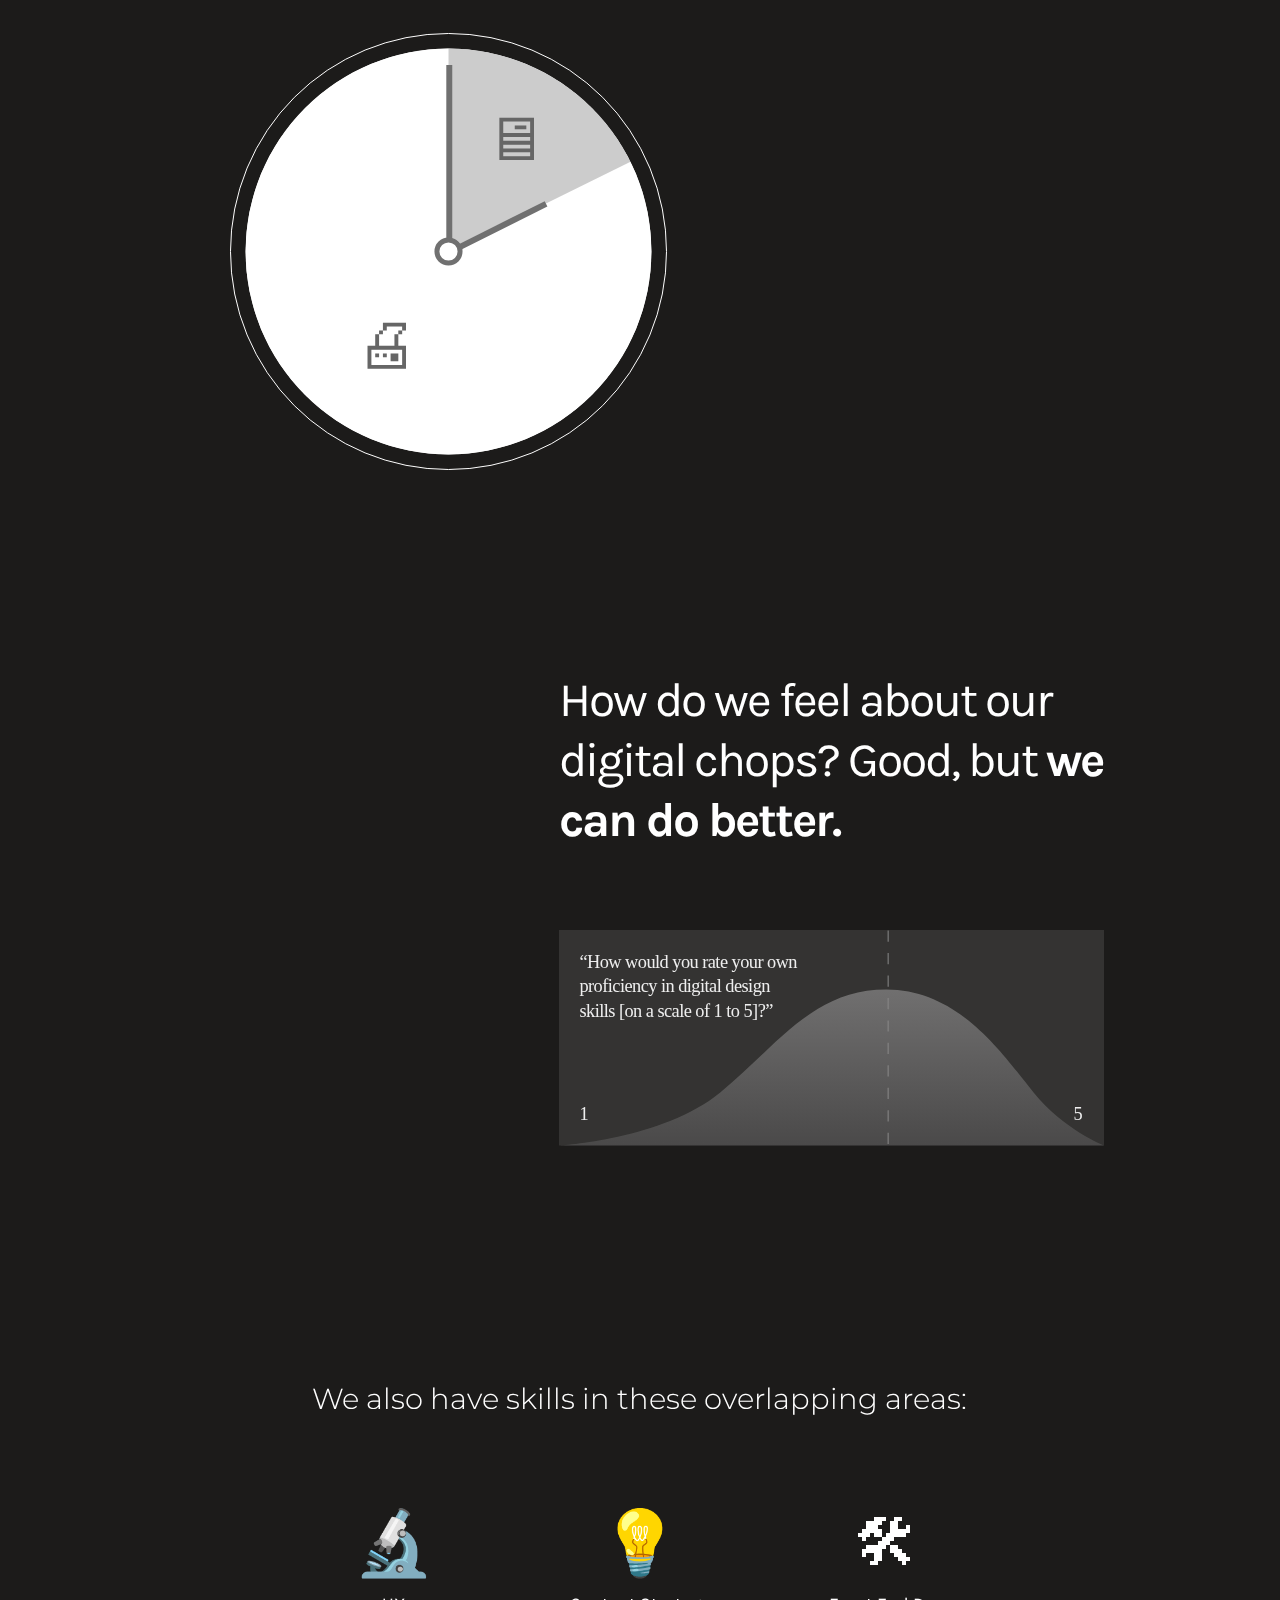
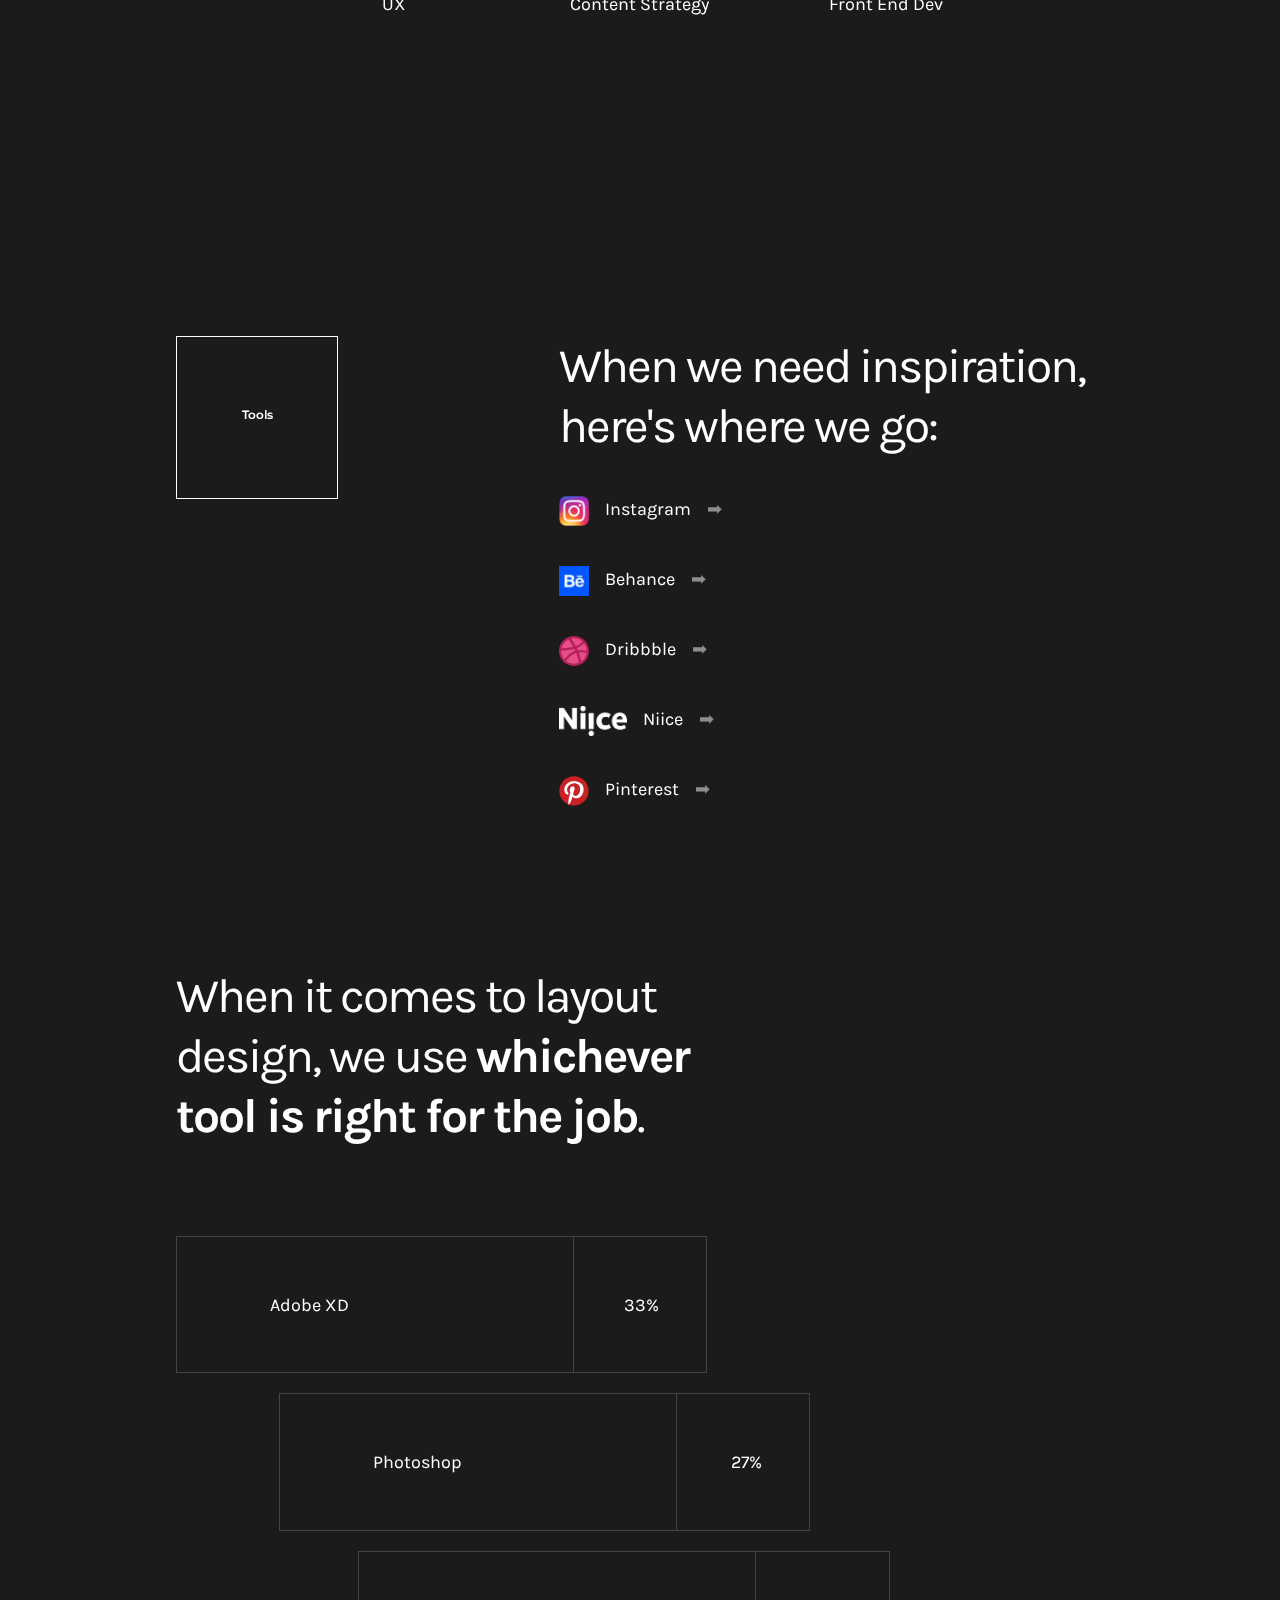
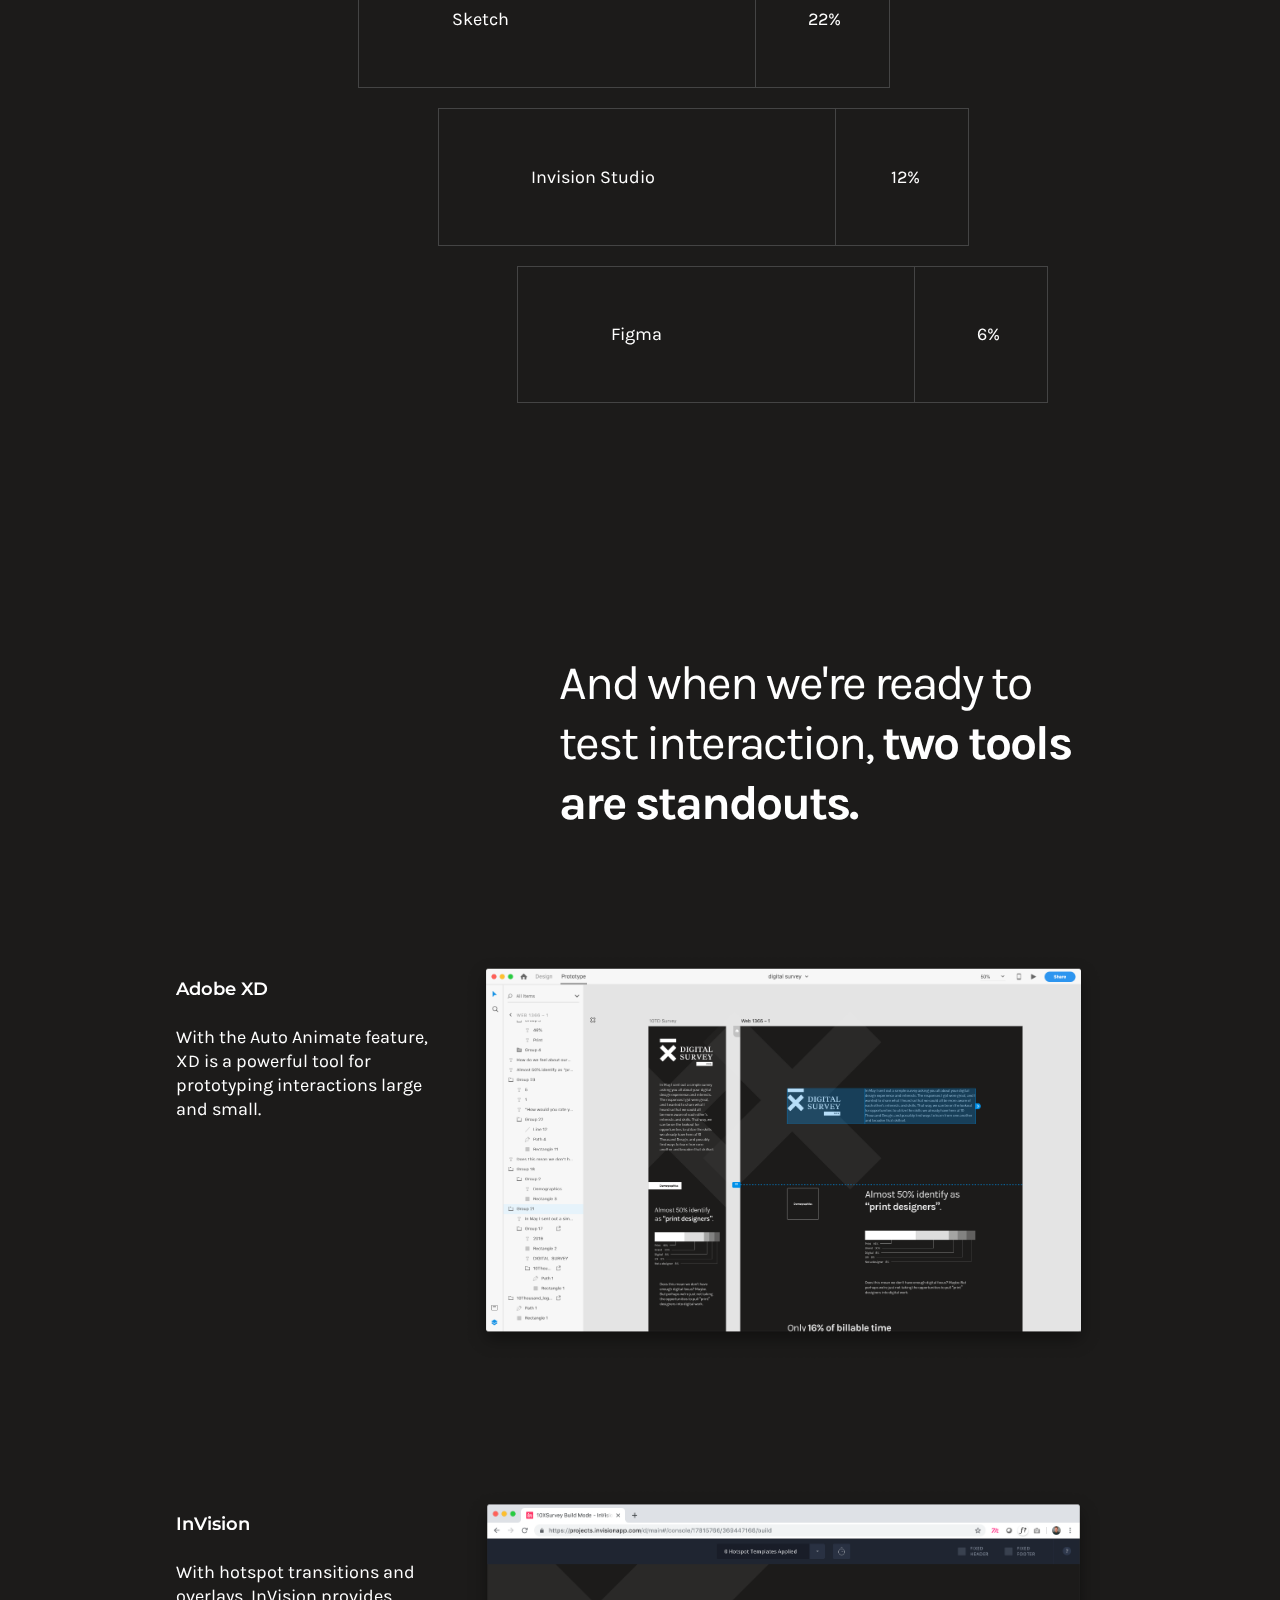
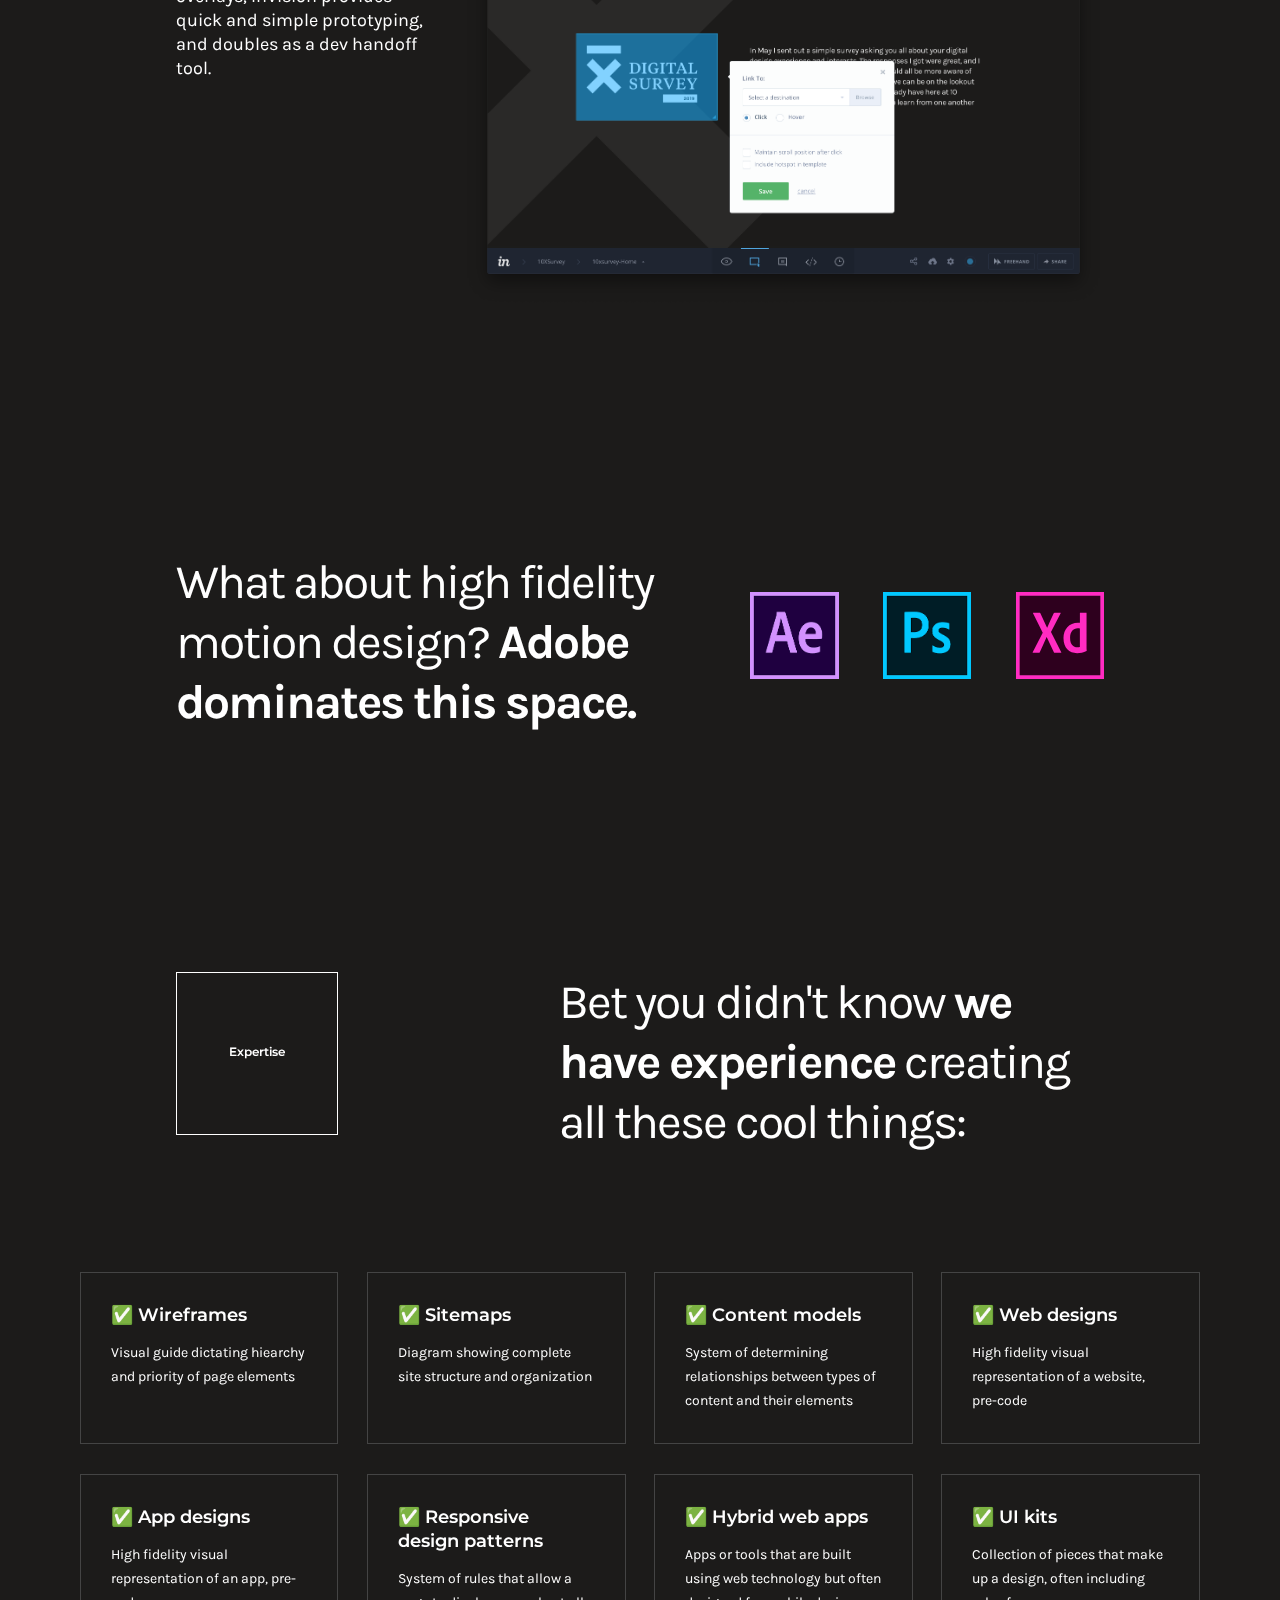
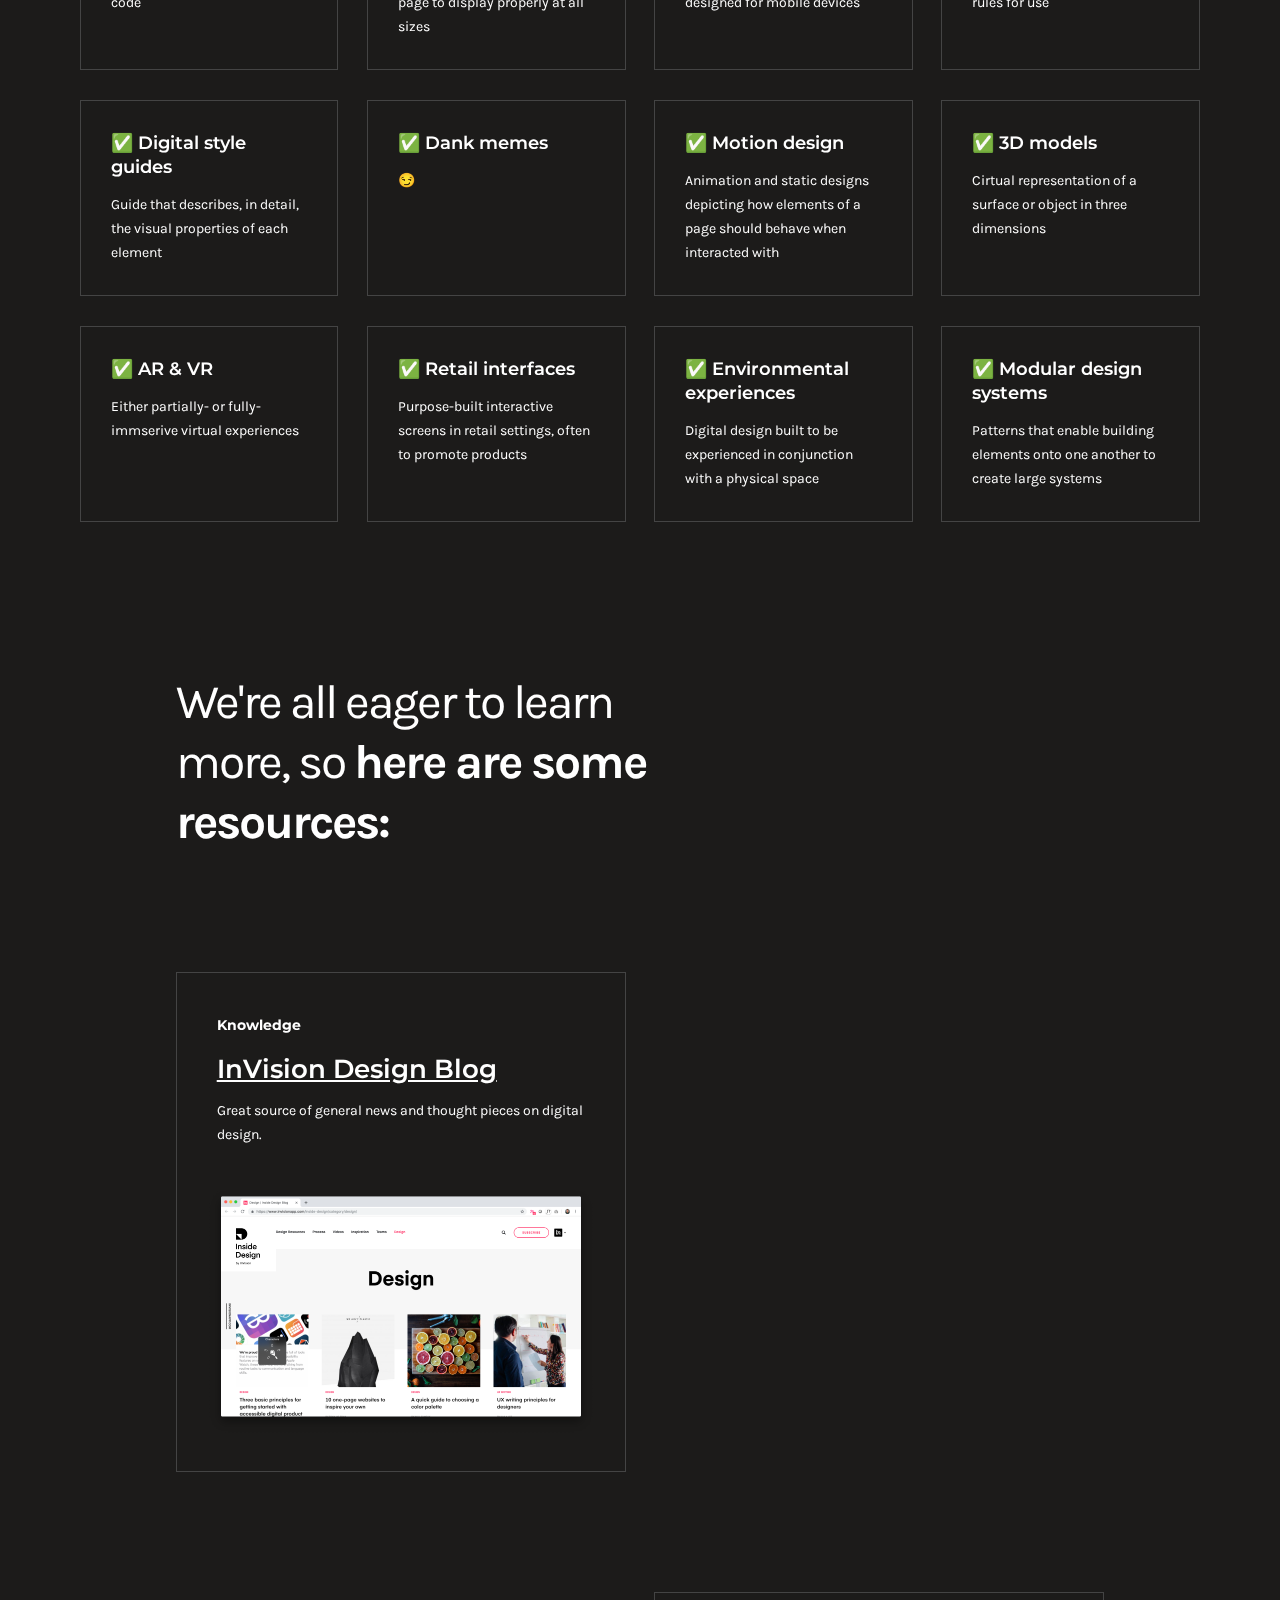
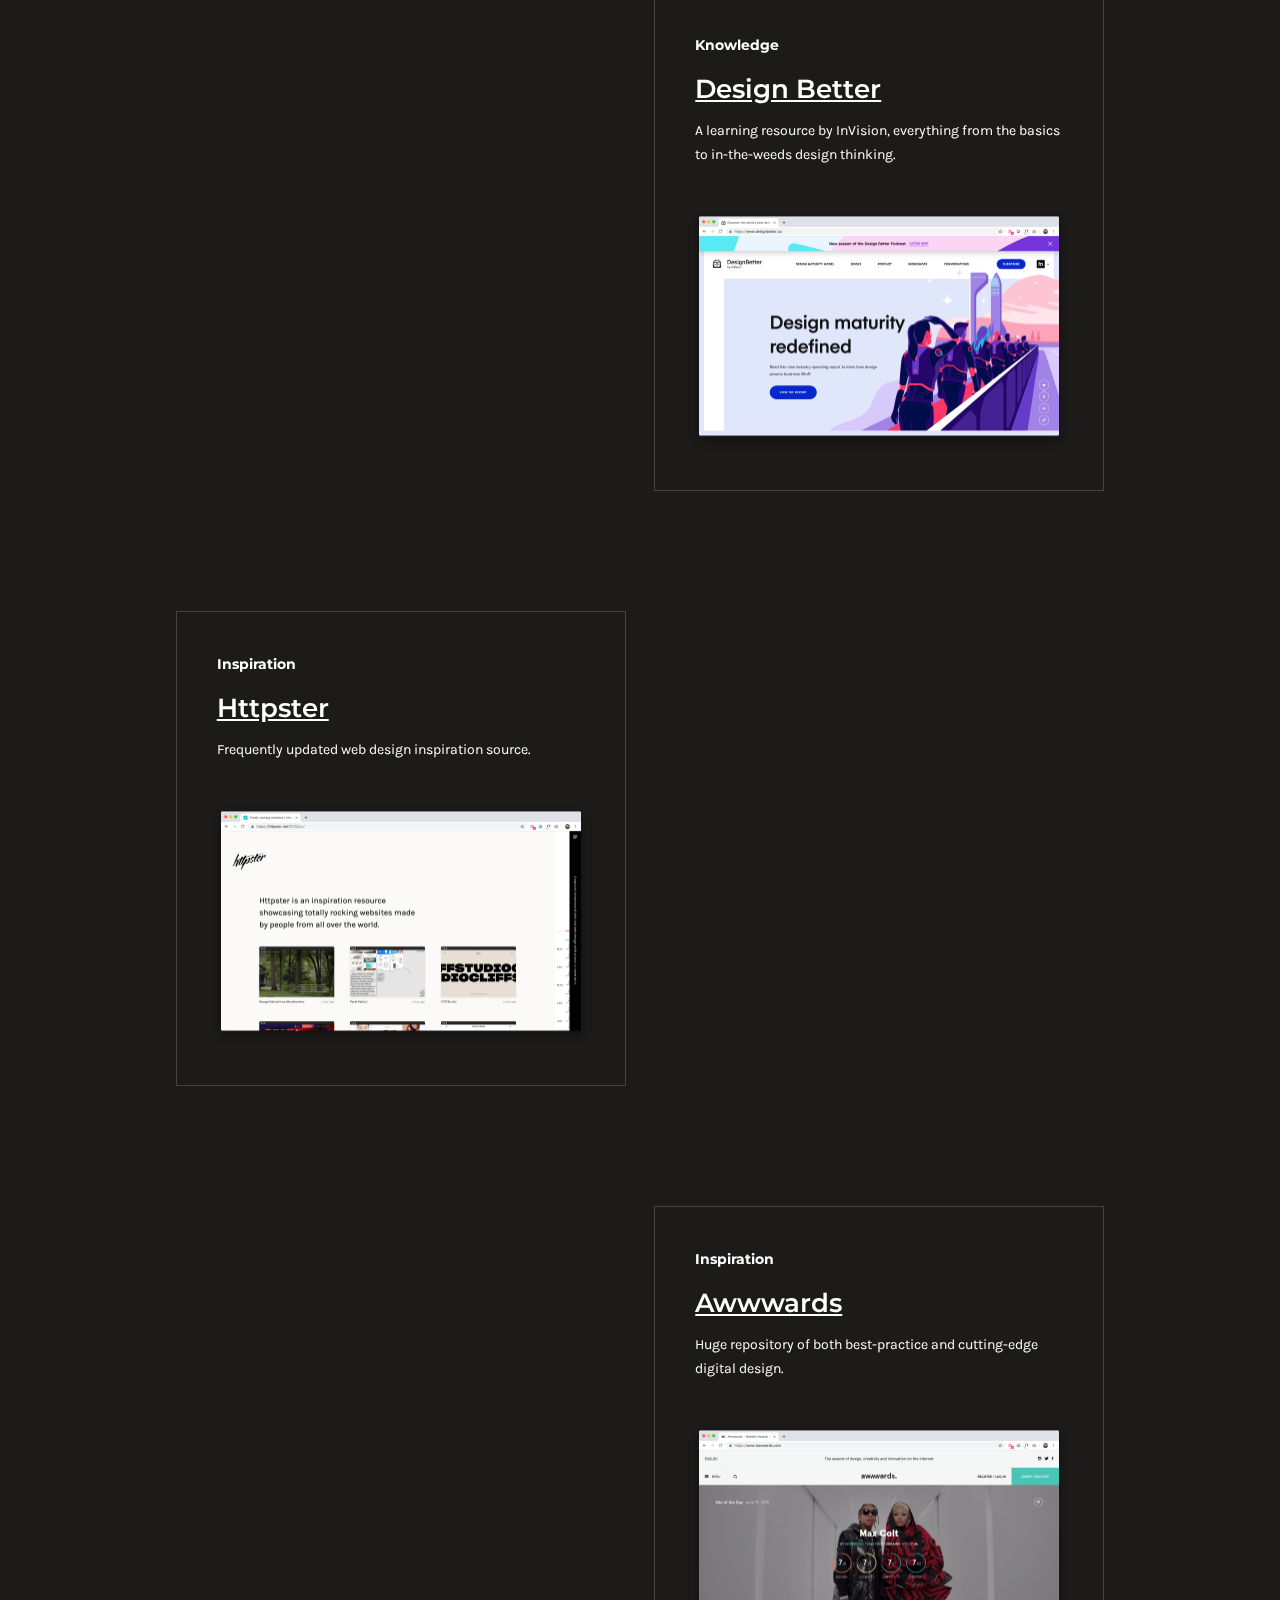
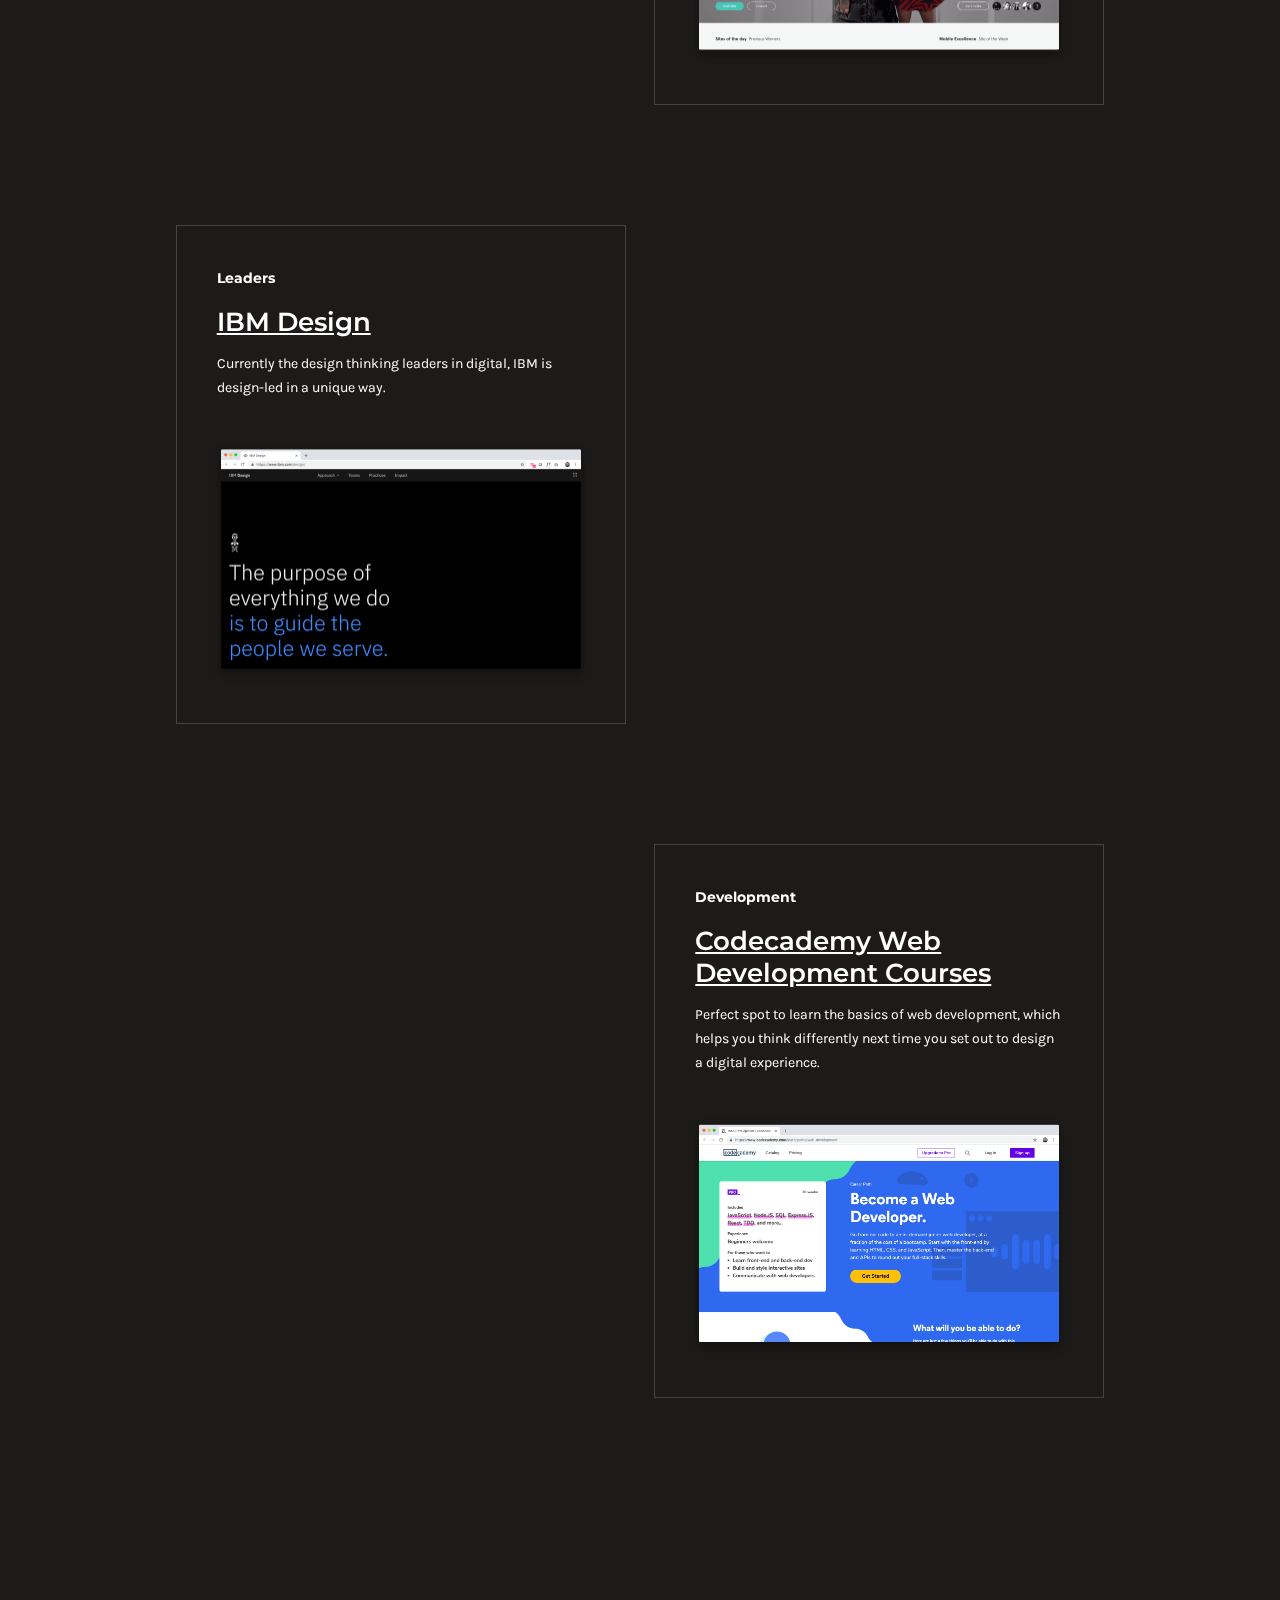
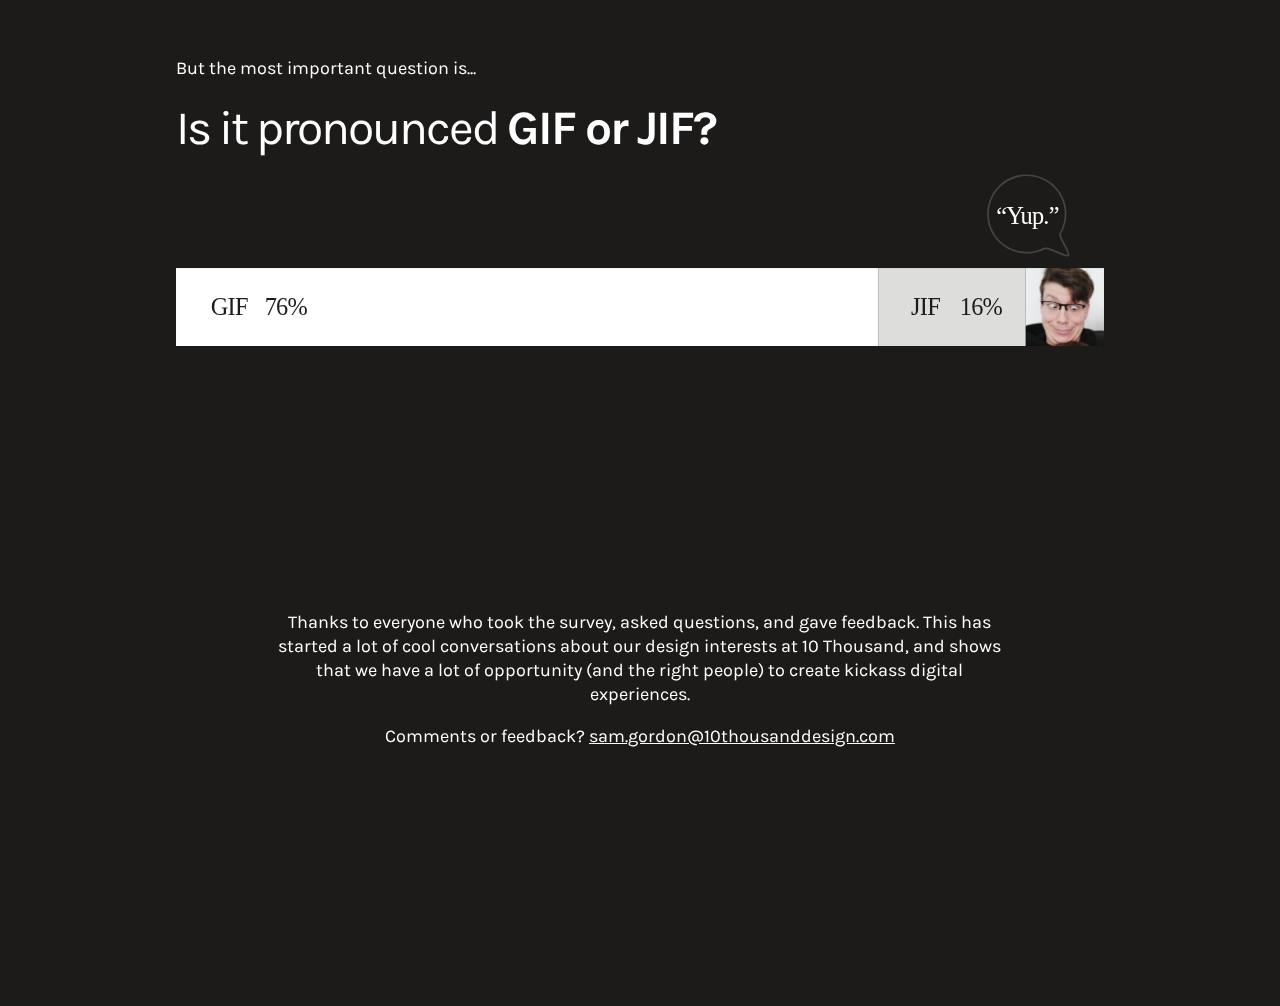
==== commit 83de0104: "none" ====
--- a/index.html
+++ b/index.html
@@ -41,7 +41,6 @@
                 <div class="offset-one six columns">
                     <h3 class="stat">Only <strong>16% of billable time</strong> is spent on digital brand experiences.</h3>
                     <img class="chart" style="width:80%; margin-left:10%;" src="assets/billabletime.svg">
-                    <p>Does this mean we just don’t have as much digital work? Maybe. But perhaps we’re not taking the opportunities to pull “print” designers into digital work.</p>
                 </div>
             </div>
             <div class="row">
